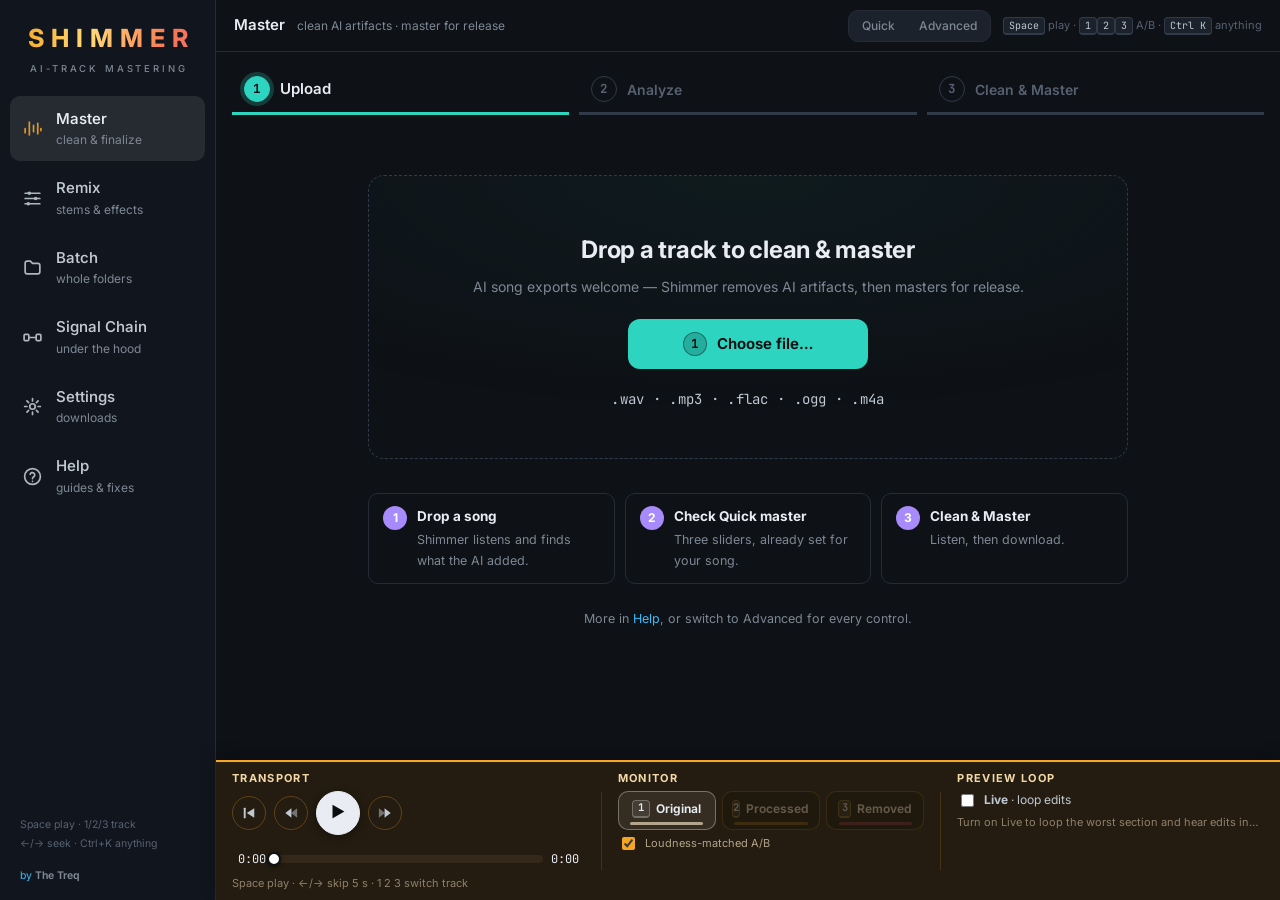
==== static/index.html @ 0d31a418 "Help is a page in the rail; short start-screen onboarding" ====
<!DOCTYPE html>
<html lang="en">
<head>
<meta charset="UTF-8">
<meta name="viewport" content="width=device-width, initial-scale=1.0">
<title>Shimmer by The Treq</title>
<link rel="preconnect" href="https://fonts.googleapis.com">
<link rel="preconnect" href="https://fonts.gstatic.com" crossorigin>
<link rel="stylesheet"
    href="https://fonts.googleapis.com/css2?family=Audiowide&family=Climate+Crisis&family=Inter:wght@300;400;500;600;700;800&family=JetBrains+Mono:wght@400;500&display=swap">
<link rel="stylesheet" href="/static/css/tokens.css">
<link rel="stylesheet" href="/static/css/layout.css">
<link rel="stylesheet" href="/static/css/components.css">
<link rel="stylesheet" href="/static/css/help.css">
<link rel="stylesheet" href="/static/css/chrome.css">
<link rel="stylesheet" href="https://fonts.googleapis.com/css2?family=Material+Symbols+Rounded:opsz,wght,FILL,GRAD@20..24,400,0,0&display=block">
<link rel="stylesheet" href="/static/css/fault-picker.css">
<link rel="stylesheet" href="/static/css/size-limit.css">
<link rel="stylesheet" href="/static/css/reference-match.css">
<link rel="stylesheet" href="/static/css/signal-chain.css">
</head>
<body>
<div class="app">

<aside class="rail">
    <button type="button" class="wordmark" id="wordmark-home" title="Back to Master">
        <span class="aurora-s">S</span>
        <span class="aurora-lockup"><span class="aurora-wm">Shimmer</span><small>AI-track mastering</small></span>
    </button>

    <button class="tab nav-btn active" role="tab" data-tab="single" aria-selected="true">
        <svg class="icon" viewBox="0 0 20 20" fill="none" stroke="currentColor" stroke-width="1.6"><path d="M3 14v-4M7 16V4M11 13V7M15 15V5M18 12v-2" stroke-linecap="round"/></svg>
        <span class="txt">Master<span class="sub">clean &amp; finalize</span></span>
    </button>
    <button class="tab nav-btn" role="tab" data-tab="remix" aria-selected="false">
        <svg class="icon" viewBox="0 0 20 20" fill="none" stroke="currentColor" stroke-width="1.6"><path d="M3 5h14M3 10h14M3 15h14" stroke-linecap="round"/><circle cx="7" cy="5" r="1.7" fill="currentColor" stroke="none"/><circle cx="13" cy="10" r="1.7" fill="currentColor" stroke="none"/><circle cx="6" cy="15" r="1.7" fill="currentColor" stroke="none"/></svg>
        <span class="txt">Remix<span class="sub">stems &amp; effects</span></span>
    </button>
    <button class="tab nav-btn" role="tab" data-tab="batch" aria-selected="false">
        <svg class="icon" viewBox="0 0 20 20" fill="none" stroke="currentColor" stroke-width="1.6"><path d="M3 6a2 2 0 0 1 2-2h3l2 2h5a2 2 0 0 1 2 2v6a2 2 0 0 1-2 2H5a2 2 0 0 1-2-2z"/></svg>
        <span class="txt">Batch<span class="sub">whole folders</span></span>
    </button>
    <button class="tab nav-btn" role="tab" data-tab="chain" aria-selected="false">
        <svg class="icon" viewBox="0 0 20 20" fill="none" stroke="currentColor" stroke-width="1.6"><rect x="2" y="7" width="4.5" height="6" rx="1"/><rect x="13.5" y="7" width="4.5" height="6" rx="1"/><path d="M6.5 10h7" stroke-linecap="round"/></svg>
        <span class="txt">Signal Chain<span class="sub">under the hood</span></span>
    </button>
    <button class="tab nav-btn" role="tab" data-tab="settings" aria-selected="false">
        <svg class="icon" viewBox="0 0 20 20" fill="none" stroke="currentColor" stroke-width="1.6"><circle cx="10" cy="10" r="2.6"/><path d="M10 2.5v2.2M10 15.3v2.2M2.5 10h2.2M15.3 10h2.2M4.7 4.7l1.6 1.6M13.7 13.7l1.6 1.6M4.7 15.3l1.6-1.6M13.7 6.3l1.6-1.6" stroke-linecap="round"/></svg>
        <span class="txt">Settings<span class="sub">downloads</span></span>
    </button>
    <button class="tab nav-btn" role="tab" data-tab="help" aria-selected="false" title="Guides, controls and fixes">
        <svg class="icon" viewBox="0 0 20 20" fill="none" stroke="currentColor" stroke-width="1.6"><circle cx="10" cy="10" r="7.5"/><path d="M7.8 7.8a2.2 2.2 0 1 1 3.1 2.6c-.6.4-.9.8-.9 1.6M10 14.6v.01" stroke-linecap="round"/></svg>
        <span class="txt">Help<span class="sub">guides &amp; fixes</span></span>
    </button>

    <div class="rail-spacer"></div>
    <div class="session-card" id="session-card">
        <div class="fname"></div>
        <div class="badge-row"></div>
    </div>
    <div class="rail-kbd-hint">Space play · 1/2/3 track<br>←/→ seek · Ctrl+K anything</div>
    <a class="rail-byline" href="https://treqmusic.com/" target="_blank" rel="noopener"
       title="Music by The Treq">by <span>The Treq</span></a>
</aside>

<header class="topbar">
    <span class="view-title" id="view-title">Master</span>
    <span class="view-sub" id="view-sub">clean AI artifacts · master for release</span>
    <span class="spacer"></span>
    <!-- Quick | Advanced (quick-master.js): two views of the same settings. -->
    <div class="player-view-toggle mode-toggle" id="master-mode" role="group" aria-label="Master view">
        <button type="button" class="viz-mode-btn" id="mode-quick" aria-pressed="false"
                title="Three choices, set for this song by Analyze">Quick</button>
        <button type="button" class="viz-mode-btn" id="mode-advanced" aria-pressed="false"
                title="Every card, the EQ, the tone target, output and tags">Advanced</button>
    </div>
    <span class="kbd-hint"><kbd>Space</kbd> play · <kbd>1</kbd><kbd>2</kbd><kbd>3</kbd> A/B · <kbd>Ctrl K</kbd> anything</span>
</header>

<main class="page">

    <!-- ───────────── Master tab ───────────── -->
    <section id="tab-single" class="tab-panel active" role="tabpanel">

        <ol class="wizard-steps" aria-label="Workflow">
            <li class="wizard-step active" id="step-upload"><span class="step-num">1</span><span class="step-label">Upload</span></li>
            <li class="wizard-step" id="step-analyze"><span class="step-num">2</span><span class="step-label">Analyze</span></li>
            <li class="wizard-step" id="step-process"><span class="step-num">3</span><span class="step-label">Clean &amp; Master</span></li>
        </ol>

        <!-- Empty state: hero dropzone, exactly like the demo -->
        <div class="master-empty" id="master-empty">
            <div class="dropzone" id="dropzone">
                <input type="file" id="file-input" accept=".wav,.mp3,.flac,.ogg,.m4a,audio/*" hidden>
                <div class="dropzone-inner">
                    <div class="dropzone-primary">Drop a track to clean &amp; master</div>
                    <div class="dropzone-secondary">AI song exports welcome — Shimmer removes AI artifacts, then masters for release.</div>
                    <button type="button" class="btn btn-primary step-btn" data-step="1" id="pick-file-btn">Choose file…</button>
                    <div class="dropzone-formats">.wav · .mp3 · .flac · .ogg · .m4a</div>
                    <div class="selected-file" id="selected-file" hidden></div>
                    <div class="prior-pass-note" id="prior-pass-note" hidden></div>
                </div>
            </div>
            <ol class="onboard" aria-label="How it works">
                <li><span class="ob-num">1</span><div><b>Drop a song</b><span>Shimmer listens and finds what the AI added.</span></div></li>
                <li><span class="ob-num">2</span><div><b>Check Quick master</b><span>Three sliders, already set for your song.</span></div></li>
                <li><span class="ob-num">3</span><div><b>Clean &amp; Master</b><span>Listen, then download.</span></div></li>
            </ol>
            <p class="onboard-more">More in <button type="button" class="qm-link" data-help-tab="quickstart">Help</button>, or switch to Advanced for every control.</p>
            <div class="card" id="recents-card" hidden>
                <div class="card-head"><span class="title">Recent sessions</span><span class="gloss">click to reload — settings &amp; remix projects come back automatically</span></div>
                <div class="card-body" id="recents-list"></div>
            </div>
        </div>

        <!-- Working state: preset browser | analysis + visualizer | inspector -->
        <div id="master-work" hidden>
            <div class="master-3col">

                <div class="mcol" id="master-col-left">
                    <div id="dropzone-slot"></div>
                    <!-- "What do you hear?" replaces the preset list
                         (approved mockup, docs/ARCHITECTURE.md §19.3). -->
                    <div class="card hear-card" id="hear-card">
                        <div class="card-head">
                            <span class="title">What do you hear?</span><span class="gloss">pick any</span>
                            <span class="spacer"></span>
                            <button type="button" class="help-icon" data-help-tab="presets" title="Pick what you hear. Each card turns on its fix. Click for help on every card." aria-label="Help: what do you hear?">?</button>
                        </div>
                        <div class="card-body">
                            <div class="hear-verdict" id="hear-verdict"></div>
                            <div class="pb-group"><div class="g-label">Artifacts</div></div>
                            <div class="hear-grid" id="hear-g1"></div>
                            <div class="pb-group"><div class="g-label">Tone and level</div></div>
                            <div class="hear-grid" id="hear-g2"></div>
                            <div class="pb-effect hear-fixes" id="hear-fixes"></div>
                        </div>
                    </div>
                    <!-- The 1.x preset card, hidden: its controls stay in the page
                         until the script that reads them is retired (Step 7). -->
                    <div class="card" id="preset-card" hidden>
                        <div class="card-head">
                            <span class="title">Artifact Preset</span><span class="gloss">what to remove</span>
                            <span class="spacer"></span>
                            <button type="button" class="help-icon" data-help-tab="presets" title="How do I pick a preset?" aria-label="Help: how do I pick a preset?">?</button>
                        </div>
                        <div class="card-body">
                            <select id="preset-select" class="select" title="Preset" hidden></select>
                            <div class="preset-strength-row">
                                <label class="preset-strength-label" for="preset-strength">
                                    Preset strength
                                    <span id="preset-strength-value" class="preset-strength-value">100%</span>
                                </label>
                                <input id="preset-strength" type="range"
                                       min="0" max="2" step="0.05" value="1"
                                       title="Scale the preset's amount-style settings (denoise, deharsh, ceilings, flicker tamer, iterations) up or down. 100% = preset as-is. 200% = doubled (clamped).">
                            </div>
                            <div class="card-divider"></div>
                            <div class="preset-browser" id="preset-browser"></div>
                            <div class="preset-desc-wrap">
                                <div id="preset-desc" class="preset-desc" tabindex="0"
                                     title="Click to expand"></div>
                            </div>
                        </div>
                    </div>
                </div>

                <div class="mcol" id="master-col-center">

                    <!-- Trim: shown for every track, so a clean scan is as
                         visible as a detection. Never edits on its own. -->
                    <div class="card trim-card" id="trim-card" hidden>
                        <div class="card-head">
                            <span class="title">Trim</span><span class="gloss">top &amp; tail — where the track starts and ends</span>
                            <span class="spacer"></span>
                            <span class="trim-state" id="trim-state">scanning…</span>
                            <button type="button" class="btn btn-ghost btn-sm" id="trim-toggle"
                                    aria-expanded="false" aria-controls="trim-body">Open</button>
                        </div>

                        <div class="edge-notice" id="edge-notice" hidden>
                            <div class="edge-notice-text">
                                <div class="edge-notice-title" id="edge-notice-title"></div>
                                <div class="edge-notice-detail" id="edge-notice-detail"></div>
                            </div>
                            <div class="edge-notice-actions">
                                <button type="button" class="btn btn-primary btn-sm" id="edge-fix-btn"
                                        title="Set the in/out point to the suggested cut. Nothing is written until you process.">Use suggested cut</button>
                                <button type="button" class="btn btn-ghost btn-sm" id="edge-review-btn"
                                        title="Open the Trim view and look at it first">Review</button>
                            </div>
                        </div>

                        <div class="card-body" id="trim-body" hidden>
                            <div class="trim-toolbar">
                                <div class="player-view-toggle trim-edge-toggle">
                                    <button type="button" class="viz-mode-btn active" id="trim-edge-head"
                                            title="Set the in point">Head</button>
                                    <button type="button" class="viz-mode-btn" id="trim-edge-tail"
                                            title="Set the out point">Tail</button>
                                </div>
                                <select id="trim-zoom" class="select trim-zoom" title="Zoom">
                                    <option value="0.25">250 ms</option>
                                    <option value="1">1 s</option>
                                    <option value="3" selected>3 s</option>
                                    <option value="10">10 s</option>
                                    <option value="30">30 s</option>
                                </select>
                                <span class="spacer"></span>
                                <button type="button" class="btn btn-sm" id="trim-audition"
                                        title="Play from the marker so you hear the track as it will export">Audition</button>
                                <button type="button" class="btn btn-ghost btn-sm" id="trim-clear"
                                        title="Remove the cuts and fades — export the full file">Clear</button>
                            </div>

                            <canvas id="trim-canvas" class="trim-canvas" tabindex="0"
                                    aria-label="Level over time in dBFS. Click to place the marker, arrow keys to nudge."></canvas>

                            <!-- One fade per end: Head shows Fade in, Tail shows
                                 Fade out. The fade follows the cut. -->
                            <div class="trim-fade" id="trim-fade">
                                <span class="trim-fade-label" id="trim-fade-label">Fade in</span>
                                <div class="player-view-toggle trim-fade-presets" id="trim-fade-presets"
                                     role="group" aria-labelledby="trim-fade-label"></div>
                                <label class="trim-num" id="trim-fade-custom" hidden>
                                    <input type="number" id="trim-fade-s" step="0.1" min="0.1" max="30"
                                           aria-label="Fade out length in seconds"> s
                                </label>
                                <span class="trim-fade-note" id="trim-fade-note"></span>
                            </div>

                            <label class="checkbox-row trim-export-check"
                                   title="The same setting as in Output. Removes the quiet floor below −60 dBFS from the start and end of the downloaded file, keeping a short natural pad. The head and tail cuts above only remove the artifact itself.">
                                <input type="checkbox" id="trim-silence-mirror">
                                <span>Also trim the quiet floor before and after the song on export</span>
                            </label>
                            <div class="trim-foot">
                                <span class="trim-hint">Click to place · ←/→ nudge 1 ms · Shift 10 ms</span>
                                <span class="spacer"></span>
                                <label class="trim-num">in
                                    <input type="number" id="trim-in-ms" step="1" min="0" value="0"> ms
                                </label>
                                <label class="trim-num">out
                                    <input type="number" id="trim-out-ms" step="1" min="0" placeholder="end"> ms
                                </label>
                            </div>
                        </div>
                    </div>

                    <div class="card viz-card">
                        <div class="player-card" id="player-card">
                            <div class="done-banner" id="done-banner" hidden>
                                <div class="done-info">
                                    <div class="done-title">✓ Ready to download</div>
                                    <div class="done-chips" id="done-chips"></div>
                                </div>
                                <a id="download-link" class="btn btn-primary done-download" download>Download</a>
                            </div>

                            <div class="player-tabs-row">
                                <div class="player-view-toggle">
                                    <button type="button" class="viz-mode-btn active" id="viz-mode-wave" title="Waveform view">Waveform</button>
                                    <button type="button" class="viz-mode-btn" id="viz-mode-overlay" title="Waveform over spectrogram — see when and where artifacts hit at once">Both</button>
                                    <button type="button" class="viz-mode-btn" id="viz-mode-spec" title="Spectrogram view — artifacts show as bright streaks in the shaded band">Spectrogram</button>
                                </div>
                                <span class="player-kbd-hint">Space play · 1/2/3 track · ←/→ seek</span>
                            </div>

                            <canvas id="player-canvas" class="player-canvas"></canvas>

                            <div class="player-meters" id="player-meters" hidden>
                                <canvas id="spectrum-live" class="spectrum-live"></canvas>
                                <div class="viz-lufs-meter" id="viz-lufs-meter">
                                    <div class="viz-lufs-fill" id="viz-lufs-fill"></div>
                                    <div class="viz-lufs-target" id="viz-lufs-target"></div>
                                </div>
                            </div>

                            <audio id="audio-original" preload="auto" hidden></audio>
                            <audio id="audio-processed" preload="auto" hidden></audio>
                            <audio id="audio-diff" preload="auto" hidden></audio>
                        </div>
                    </div>

                    <div class="card verdict-line" id="quick-verdict" hidden>
                        <span class="ms" aria-hidden="true">troubleshoot</span>
                        <b id="qv-title">Analyze</b>
                        <span id="qv-text"></span>
                        <span class="spacer"></span>
                        <button type="button" class="btn btn-ghost btn-sm" id="qv-details"
                                title="Open the full analysis in Advanced">Details</button>
                    </div>

                    <div class="card" id="analysis-card">
                        <div class="card-head">
                            <span class="title">Analysis</span><span class="gloss">listens for AI noise in your track</span>
                            <span class="analysis-status" id="analysis-status" hidden></span>
                            <span class="spacer"></span>
                            <button type="button" class="btn btn-ghost btn-sm" id="analysis-expand-btn" hidden
                                    title="Open the analysis in a bigger workspace over the page">Expand</button>
                            <button type="button" class="btn btn-primary btn-sm step-btn" data-step="2" id="analyze-btn" title="Measures your track, finds what it can fix, and finds where the top end is busiest">Analyze</button>
                        </div>
                        <div class="card-body">
                            <div id="analysis-home" hidden></div>
                            <div id="auto-detect-results" class="auto-detect-results" hidden></div>
                            <div id="repair-list" class="repair-list" hidden></div>
                            <div class="analysis-hint" id="analysis-hint">
                                <div class="ah-lead">Click <b>Analyze</b> and Shimmer listens to your track for the
                                    noise AI music tools leave behind: fizz, hiss, whistles, metallic sheen.</div>
                                <div class="ah-grid">
                                    <div class="ah-item">
                                        <span class="ah-num">1</span>
                                        <div><b>Finds what's there</b><span>Measures fixed tones and loudness, and
                                            lights up the matching cards under What do you hear?</span></div>
                                    </div>
                                    <div class="ah-item">
                                        <span class="ah-num">2</span>
                                        <div><b>Finds the busiest spot</b><span>Parks the preview loop where the top
                                            end is busiest, so you hear problems there first.</span></div>
                                    </div>
                                    <div class="ah-item">
                                        <span class="ah-num">3</span>
                                        <div><b>Plans the EQ</b><span>Ringing tones, mud and harshness first, then a
                                            few gentle balance moves, checked on the loudest part.</span></div>
                                    </div>
                                </div>
                                <div class="ah-foot">Takes about 10 seconds for a four-minute song. Does not change your audio.</div>
                            </div>
                            <div class="analysis-busy" id="analysis-busy" hidden>
                                <div class="ab-bar"><i></i></div>
                                <div class="ab-text"><b>Analyzing…</b> measuring loudness and tone, looking for fixed
                                    tones, vocal grain, sibilance and harshness, planning the EQ. About 10-40 seconds.</div>
                            </div>
                        </div>
                    </div>

                    <!-- Report stage: proof of what the pass did, then the numbers. -->
                    <div class="card spectrum-card" id="spectrum-card" hidden>
                        <div class="card-head">
                            <span class="title">What changed</span>
                            <span class="gloss">whole-file spectrum, before and after this pass</span>
                        </div>
                        <div class="card-body">
                            <div class="sc-headline" id="spectrum-headline"></div>
                            <canvas id="spectrum-compare" class="sc-canvas"
                                    aria-label="Long-term spectrum before and after, with the removed signal and the level-matched difference"></canvas>
                            <div class="sc-legend">
                                <span><i class="sw before"></i>Before</span>
                                <span><i class="sw after"></i>After</span>
                                <span><i class="sw removed"></i>Removed</span>
                                <span><i class="sw delta"></i>After minus before, level-matched</span>
                                <span class="sc-readout" id="spectrum-readout">Hover for the numbers at any frequency.</span>
                            </div>
                        </div>
                    </div>
                    <!-- Release check: is this file ready to upload? One verdict,
                         one line per check, then how loud it plays on each service. -->
                    <div class="card release-card" id="release-card" hidden>
                        <div class="card-head">
                            <span class="title">Release check</span>
                            <span class="gloss">is this file ready to upload?</span>
                            <span class="spacer"></span>
                            <span class="rc-verdict" id="release-verdict"></span>
                        </div>
                        <div class="card-body">
                            <ul class="rc-list" id="release-list"></ul>
                            <div class="rc-platforms" id="release-platforms" hidden></div>
                        </div>
                    </div>
                    <div class="metrics-box" id="metrics-box" hidden></div>
                </div>

                <div class="mcol" id="master-col-right">
                    <div class="process-dock" id="process-dock">
                        <button type="button" class="btn analyze-dock-btn" id="analyze-dock-btn" disabled
                                title="Listens to your track: fixed tones, loudness, dull top end, low-mid build-up, vocal grain, sibilance and harshness. Marks the cards it finds and turns their fixes on. Jumps to the Analysis card.">
                            <span class="adb-step">2</span><span class="adb-text">Analyze</span>
                        </button>
                        <button type="button" class="btn btn-primary process-btn step-btn" data-step="3" id="process-btn" disabled>Clean &amp; Master</button>
                        <!-- Plain status, not a button: what stage 3 will do, read from the live controls. -->
                        <div class="dock-status" id="dock-status" hidden></div>
                        <progress id="progress" value="0" max="1" hidden></progress>
                    </div>

                    <div class="card qm" id="quick-master" hidden>
                        <div class="qm-head"><b>Quick master</b><span id="qm-sub">set for this song by Analyze</span></div>

                        <div class="qm-row">
                            <div class="qm-top"><b>Clean-up</b><span class="g">how much AI noise to take out</span><span class="v" id="qm-clean-v"></span></div>
                            <input type="range" id="qm-clean" min="0" max="3" step="1" value="2" aria-label="Clean-up">
                            <div class="qm-ticks"><span>Off</span><span>Light</span><span class="rec" id="qm-clean-mid">Recommended</span><span>Strong</span></div>
                            <div class="qm-note" id="qm-clean-note"></div>
                        </div>

                        <div class="qm-row">
                            <div class="qm-top"><b>Loudness</b><span class="g">how loud the finished song plays</span><span class="v" id="qm-loud-v"></span></div>
                            <input type="range" id="qm-loud" min="0" max="2" step="1" value="2" aria-label="Loudness">
                            <div class="qm-ticks"><span>Streaming</span><span>Balanced</span><span>Commercial</span></div>
                            <div class="qm-note" id="qm-loud-note"></div>
                        </div>

                        <div class="qm-row">
                            <div class="qm-top"><b>Tone</b><span class="g">darker or brighter</span><span class="v" id="qm-tone-v"></span></div>
                            <input type="range" id="qm-tone" min="0" max="4" step="1" value="2" aria-label="Tone">
                            <div class="qm-ticks" id="qm-tone-ticks"><span>Warmer</span><span>Warm</span><span>Neutral</span><span>Bright</span><span>Brighter</span></div>
                            <div class="qm-note" id="qm-tone-note"></div>
                        </div>

                        <div class="qm-also" id="qm-also" hidden></div>
                        <div class="qm-foot"><span class="ms" aria-hidden="true">tune</span>
                            <span>To set each fix, the EQ or the tone target yourself, switch to <button type="button" class="qm-link" id="qm-advanced">Advanced</button>.</span></div>
                    </div>

                    <div class="card insp">

                        <details class="acc-sec" open>
                            <summary><span class="a-title">Parametric EQ</span><span class="a-gloss">suggested moves and your own</span><span class="a-state" id="state-eq"></span></summary>
                            <div class="acc-body">
                                <!-- Suggested EQ: the Tone plan from Analyze, applied here. -->
                                <div class="tone-strip" id="tone-strip"></div>
                                <div class="eq-card" id="eq-card"></div>
                            </div>
                        </details>

                        <details class="acc-sec" open>
                            <summary><span class="a-title">Mastering</span><span class="a-gloss">loudness &amp; tone for release</span><span class="a-state" id="state-master"></span></summary>
                            <div class="acc-body">
                                <div class="mastering-card" id="mastering-card">
                                    <label class="checkbox-row mastering-toggle">
                                        <input type="checkbox" id="master-enabled" checked>
                                        <span><b>Master for release</b> — LUFS target, tone match, true-peak limiter</span>
                                    </label>
                                    <div id="mastering-options">
                                        <div class="master-grid-fields">
                                            <div class="master-grid-span">
                                                <label class="label" for="master-target">Loudness target</label>
                                                <!-- Choices come from /api/rules (loudness-cards.js). -->
                                                <select id="master-target" class="select"></select>
                                            </div>
                                            <!-- Tone target: built-in or a reference track (reference-match.js). -->
                                            <div class="master-grid-span" id="tone-target-field">
                                                <div class="label" id="tone-target-label">Tone target <span class="rm-sub">what the tone moves toward</span></div>
                                                <div class="rm-tt" role="radiogroup" aria-labelledby="tone-target-label">
                                                    <button type="button" class="loud-card on" role="radio" aria-checked="true" id="tt-builtin" title="The tone shape measured from finished masters. Tone match sets how far to move toward it."><span class="t">Built-in<span class="def">DEFAULT</span></span>
                                                        <span class="d">Measured from finished masters</span></button>
                                                    <button type="button" class="loud-card" role="radio" aria-checked="false" id="tt-reference" title="Match the tone of a released song you pick. Loudness does not change."><span class="t">Reference track</span>
                                                        <span class="d">A released song you pick</span></button>
                                                </div>
                                                <input type="file" id="ref-file-input" accept="audio/*,.wav,.mp3,.flac,.ogg,.m4a" hidden>
                                                <div class="rm-ref" id="ref-box" hidden>
                                                    <div class="rm-file">
                                                        <span class="ms" aria-hidden="true">album</span>
                                                        <div class="rm-file-txt"><b id="ref-name"></b><span id="ref-meta"></span></div>
                                                        <button type="button" class="btn btn-ghost btn-sm" id="ref-remove" title="Remove the reference. Tone target goes back to Built-in.">Remove</button>
                                                    </div>
                                                    <div id="ref-msgs"></div>
                                                    <div class="rm-verdict" id="ref-verdict"></div>
                                                    <svg class="rm-chart" id="ref-chart" viewBox="0 0 280 174" role="img" aria-label="Tone chart, 31.5 Hz to 20 kHz: your song, the reference, and the EQ Shimmer applies"></svg>
                                                    <div class="rm-legend"><span><i class="song"></i>Your song</span><span><i class="ref"></i>Reference</span><span><i class="eq"></i>EQ Shimmer applies</span></div>
                                                </div>
                                            </div>
                                            <div id="tone-match-field">
                                                <label class="label" for="master-intensity">Tone match</label>
                                                <select id="master-intensity" class="select"
                                                        title="How far Shimmer moves this track's tone toward the tone target — the shape measured from finished masters. It shapes tone only. It does not change loudness.">
                                                    <option value="low">Low — gentle EQ</option>
                                                    <option value="med" selected>Medium</option>
                                                    <option value="high">High — more correction</option>
                                                </select>
                                            </div>
                                            <div class="master-grid-span" id="ref-amount-field" hidden>
                                                <label class="label" for="ref-amount">Amount <span class="rm-sub">how far toward the reference</span></label>
                                                <div class="fx-ctl"><input id="ref-amount" type="range" min="0" max="100" step="1" value="50"><span class="fx-val" id="ref-amount-val">50%</span></div>
                                                <div class="fx-note rm-hint" id="ref-amount-hint">Keep it at 50% or lower. More can sound forced.</div>
                                            </div>
                                            <div class="master-grid-span">
                                                <label class="label" for="master-tilt">Tilt</label>
                                                <select id="master-tilt" class="select"
                                                        title="Stylistic warm–bright tilt on top of the tone match. Bounded by the same safety limits: boosts never exceed +5 dB, and nothing is boosted above the song's own top end.">
                                                    <option value="brightest">Brightest — max air &amp; sparkle</option>
                                                    <option value="bright">Bright — crisper, more presence</option>
                                                    <option value="neutral" selected>Neutral — no tilt</option>
                                                    <option value="warm">Warm — rounder, softer top</option>
                                                    <option value="warmer">Warmer — max weight, rolled-off air</option>
                                                </select>
                                            </div>
                                        </div>
                                        <div class="rm-limits" id="ref-limits" hidden><b>Limits.</b> Both songs are level-matched before they are compared. The EQ is smoothed over about an octave, and no band moves more than ±3 dB. Boosts in 5–12 kHz, where AI fizz lives, stop at +2 dB. Loudness still follows the Loudness target.</div>
                                        <div class="mastering-readout" id="mastering-readout" hidden></div>
                                    </div>
                                </div>
                            </div>
                        </details>


                        <details class="acc-sec">
                            <summary><span class="a-title">Output</span><span class="a-gloss">format &amp; export options</span><span class="a-state" id="state-output"></span></summary>
                            <div class="acc-body">
                                <div class="inline-field">
                                    <label class="label" for="output-format">Format</label>
                                    <!-- Each option's true-peak ceiling comes from /api/rules (rules.js). -->
                                    <select id="output-format" class="select"
                                            title="Each format has its own true-peak ceiling, shown beside it. Lossy formats sit lower so the encoder can't push peaks past it on decode.">
                                        <option value="wav" selected>WAV (24-bit PCM)</option>
                                        <option value="wav16" title="The release copy the stores ask for: the whole chain runs at 44.1 kHz, then the file is written as 16-bit with TPDF dither.">WAV release copy (16-bit · 44.1 kHz · dithered)</option>
                                        <option value="flac">FLAC (24-bit)</option>
                                        <option value="flac16" title="The release copy as FLAC: the whole chain runs at 44.1 kHz, then the file is written as 16-bit with TPDF dither. The same audio as the WAV release copy, about half the size.">FLAC release copy (16-bit · 44.1 kHz · dithered)</option>
                                        <option value="mp3">MP3 (320 kbps)</option>
                                        <option value="ogg">OGG Vorbis</option>
                                        <option value="m4a">M4A (AAC)</option>
                                    </select>
                                </div>
                                <!-- The size limit: how big the file will be (size-limit.js). -->
                                <div class="sl-size" id="size-line" role="status" hidden></div>
                                <label class="checkbox-row loudness-line" id="preserve-vol-card"
                                       title="Keeps the cleaned file at the same level as the original, so a cleaning-only pass is not quieter and A/B is fair. Only applies when mastering is off; with mastering on, the loudness target sets the level.">
                                    <input type="checkbox" id="preserve-vol" checked>
                                    <span>Preserve volume <small class="pv-note">keeps the level the same on a cleaning-only pass</small></span>
                                </label>
                                <label class="checkbox-row"
                                       title="Removes silence below −60 dBFS from the start and end of the downloaded file, keeping a short natural pad. Playback here stays full-length so A/B comparison remains in sync.">
                                    <input type="checkbox" id="trim-silence">
                                    <span>Trim leading/trailing silence on export</span>
                                </label>
                                <div class="settings-pointer">Where the finished file goes, whether it downloads by itself, and the size limit are in
                                    <button type="button" class="linklike" data-open-tab="settings">Settings</button>.</div>
                                <label class="checkbox-row"
                                       title="When on, your card picks, mastering, EQ, and other Master choices come back on the next visit, and your own card picks stay when you load a new song. When off, each page load starts from defaults.">
                                    <input type="checkbox" id="remember-settings">
                                    <span>Remember settings next time</span>
                                </label>
                            </div>
                        </details>

                        <details class="acc-sec" id="tags-sec">
                            <summary><span class="a-title">Tags</span><span class="a-gloss">title, artist, album on the export</span><span class="a-state" id="state-tags"></span></summary>
                            <div class="acc-body tags-body">
                                <label class="checkbox-row"
                                       title="Writes the fields below into the exported file, in the form each format uses: RIFF INFO plus an ID3 chunk for WAV, Vorbis comments for FLAC and OGG, ID3v2.3 for MP3, iTunes atoms for M4A. Players, stores and DAWs read these, not the filename.">
                                    <input type="checkbox" id="tags-enabled" checked>
                                    <span>Write tags on the export</span>
                                </label>
                                <div class="inline-field">
                                    <label class="label" for="tag-title">Title</label>
                                    <input id="tag-title" class="input" type="text" autocomplete="off" spellcheck="false"
                                           placeholder="The song's real title">
                                    <div class="tag-hint" id="tag-title-hint">Filled from the file. Edit it if the real title differs.</div>
                                </div>
                                <div class="tags-grid">
                                    <div class="inline-field">
                                        <label class="label" for="tag-artist">Artist</label>
                                        <input id="tag-artist" class="input" type="text" autocomplete="off" placeholder="The Treq">
                                    </div>
                                    <div class="inline-field">
                                        <label class="label" for="tag-album-artist">Album artist</label>
                                        <input id="tag-album-artist" class="input" type="text" autocomplete="off" placeholder="same as artist">
                                    </div>
                                    <div class="inline-field">
                                        <label class="label" for="tag-album">Album</label>
                                        <input id="tag-album" class="input" type="text" autocomplete="off" placeholder="">
                                    </div>
                                    <div class="inline-field">
                                        <label class="label" for="tag-genre">Genre</label>
                                        <input id="tag-genre" class="input" type="text" autocomplete="off" placeholder="">
                                    </div>
                                    <div class="inline-field">
                                        <label class="label" for="tag-year">Year</label>
                                        <input id="tag-year" class="input" type="text" inputmode="numeric" autocomplete="off" placeholder="2026">
                                    </div>
                                    <div class="inline-field">
                                        <label class="label" for="tag-track">Track no.</label>
                                        <input id="tag-track" class="input" type="text" inputmode="numeric" autocomplete="off" placeholder="3 or 3/12">
                                    </div>
                                    <div class="inline-field">
                                        <label class="label" for="tag-copyright">Copyright</label>
                                        <input id="tag-copyright" class="input" type="text" autocomplete="off" placeholder="© year artist (filled in)">
                                    </div>
                                    <div class="inline-field">
                                        <label class="label" for="tag-isrc">ISRC</label>
                                        <input id="tag-isrc" class="input" type="text" autocomplete="off" spellcheck="false" placeholder="optional">
                                    </div>
                                </div>
                                <label class="checkbox-row"
                                       title="On: the file's own tags stay and the fields above only fill what is missing. Off: the fields above replace the file's tags where you typed something.">
                                    <input type="checkbox" id="tags-keep" checked>
                                    <span>Keep the file's own tags <small class="pv-note">fill only the blanks</small></span>
                                </label>
                                <label class="checkbox-row"
                                       title="Adds one line per pass to the comment: the fixes that ran and their Amounts, EQ, mastering target. A pass 2 export keeps the pass 1 line, so the file carries its own history.">
                                    <input type="checkbox" id="tags-notes" checked>
                                    <span>Add a Shimmer note to the comment <small class="pv-note">fixes, pass, loudness</small></span>
                                </label>
                            </div>
                        </details>

                        <div class="acc-foot">
                            <button type="button" class="btn btn-ghost advanced-open-btn" id="advanced-open-btn">
                                <span>Advanced artifact controls</span>
                                <span class="advanced-open-arrow" aria-hidden="true">›</span>
                            </button>
                        </div>

                    </div>
                </div>

            </div>
        </div>
    </section>

    <!-- ───────────── Remix tab ───────────── -->
    <section id="tab-remix" class="tab-panel" role="tabpanel">

        <ol class="wizard-steps remix-steps" aria-label="Remix workflow">
            <li class="wizard-step active" id="rstep-upload"><span class="step-num">1</span><span class="step-label">Upload</span></li>
            <li class="wizard-step" id="rstep-separate"><span class="step-num">2</span><span class="step-label">Separate</span></li>
            <li class="wizard-step" id="rstep-mix"><span class="step-num">3</span><span class="step-label">Mix &amp; Render</span></li>
        </ol>

        <!-- Empty state: hero dropzone, like Master's, in the remix accent. -->
        <div class="master-empty remix-empty" id="remix-empty">
            <div class="dropzone remix-dropzone" id="remix-dropzone">
                <input type="file" id="remix-file-input" accept=".wav,.mp3,.flac,.ogg,.m4a,audio/*" hidden>
                <div class="dropzone-inner">
                    <div class="dropzone-primary">Drop a track to split into stems</div>
                    <div class="dropzone-secondary">Vocals, drums, bass and other, separated on this machine. Rebalance the lanes, add effects, then render a mastered remix or export the parts.</div>
                    <button type="button" class="btn btn-primary step-btn" data-step="1" id="remix-pick-btn">Choose file…</button>
                    <div class="dropzone-formats">.wav · .mp3 · .flac · .ogg · .m4a</div>
                    <div class="selected-file" id="remix-selected-file" hidden></div>
                </div>
            </div>
            <div class="card" id="remix-recents-card" hidden>
                <div class="card-head"><span class="title">Recent sessions</span><span class="gloss">click to reload — finished stems come back instantly</span></div>
                <div class="card-body" id="remix-recents-list"></div>
            </div>
            <div class="remix-engine-line" id="remix-engine-line" hidden></div>
        </div>

        <!-- Working state: mixer | dock + render options -->
        <div id="remix-work" hidden>
            <div class="remix-grid">
                <div class="mcol">
                    <div id="remix-dropzone-slot"></div>

                    <div class="card remix-mixer-card" id="remix-mixer-card">
                        <div class="card-head">
                            <span class="title">Mixer</span>
                            <span class="gloss" id="remix-mixer-gloss">one lane per stem · the residual is what the separator dropped</span>
                            <span class="remix-sep-pill" id="remix-sep-pill" hidden></span>
                            <span class="spacer"></span>
                            <div class="remix-quick" id="remix-quick" hidden>
                                <span class="rq-label">Quick</span>
                                <button type="button" class="btn btn-ghost btn-sm" data-quick="instrumental" title="Mute the vocals; every other lane as it was">Instrumental</button>
                                <button type="button" class="btn btn-ghost btn-sm" data-quick="acapella" title="Solo the vocals">Acapella</button>
                                <button type="button" class="btn btn-ghost btn-sm" data-quick="vocal-up" title="Vocals +2 dB, the other lanes −1 dB">Vocal lift</button>
                                <button type="button" class="btn btn-ghost btn-sm" id="remix-reset" title="Every lane back to neutral: no effects, 0 dB, no mute or solo. Stems stay separated; nothing re-runs.">Reset</button>
                            </div>
                        </div>
                        <div class="remix-mixer" id="remix-mixer">
                            <!-- Stage 2 lives here: pick how many stems, and that click
                                 separates. The dock's Separate button re-runs at another
                                 quality later. -->
                            <div class="remix-mixer-empty" id="remix-mixer-empty">
                                <div class="remix-choose" id="remix-choose">
                                    <div class="rc-lead"><b>How many stems?</b> <span>Pick a split and Shimmer separates
                                        the track right here, on this machine. Kept per track and split, so a song only
                                        ever waits once.</span></div>
                                    <div class="rc-cards" id="remix-choose-cards"></div>
                                    <div class="rc-foot" id="remix-mixer-foot">Uploading the track…</div>
                                </div>
                                <div class="analysis-hint remix-mixer-hint">
                                    <div class="ah-grid">
                                        <div class="ah-item">
                                            <span class="ah-num">1</span>
                                            <div><b>One lane per stem</b><span>Each with its own waveform, mute, solo,
                                                fader, pan and effects. Original stays on top as the reference.</span></div>
                                        </div>
                                        <div class="ah-item">
                                            <span class="ah-num">2</span>
                                            <div><b>Faithful, not regenerated</b><span>A Residual lane holds whatever
                                                the separator dropped, so the untouched mix is your original. The
                                                header says how much lives there.</span></div>
                                        </div>
                                        <div class="ah-item">
                                            <span class="ah-num">3</span>
                                            <div><b>Live loop</b><span>Every move re-renders the loop in the bar below;
                                                press 1 for the original and 2 for the remix.</span></div>
                                        </div>
                                    </div>
                                </div>
                            </div>
                        </div>
                        <audio id="remix-audio-original" preload="auto" hidden></audio>
                        <audio id="remix-audio-remix" preload="auto" hidden></audio>
                    </div>

                    <div class="card" id="remix-result-card" hidden>
                        <div class="done-banner" id="remix-done-banner">
                            <div class="done-info">
                                <div class="done-title">✓ Remix rendered</div>
                                <div class="done-chips" id="remix-done-chips"></div>
                            </div>
                            <a id="remix-download-link" class="btn btn-primary done-download" download>Download</a>
                        </div>
                        <div class="metrics-box remix-metrics" id="remix-metrics" hidden></div>
                    </div>
                </div>

                <div class="mcol">
                    <div class="process-dock remix-dock" id="remix-dock">
                        <button type="button" class="btn analyze-dock-btn remix-sep-btn" id="remix-separate-btn" disabled
                                title="Split the track into stems on this machine. Kept per track and quality, so a song only ever waits once.">
                            <span class="adb-step">2</span><span class="adb-text">Separate stems</span>
                        </button>
                        <div class="remix-tier-row">
                            <label class="label" for="remix-tier">Quality</label>
                            <select id="remix-tier" class="select" title="Fast: one pass of Hybrid Transformer Demucs. Best: the fine-tuned model, one specialist per stem, about 2.5× slower. 6 stems: adds guitar and piano lanes (experimental). Ultra: three Demucs models blended, two passes each, the slowest. Studio: a RoFormer vocal model with the fine-tuned Demucs for the rest; installs its runner first (about 300 MB)."></select>
                        </div>
                        <div class="dock-status remix-tier-status" id="remix-tier-status"></div>
                        <button type="button" class="btn btn-primary process-btn step-btn" data-step="3" id="remix-render-btn" disabled
                                title="Sum the lanes with their effects, clean the artifacts, master, and write the file.">Render &amp; Download</button>
                        <div class="dock-status" id="remix-dock-status" hidden></div>
                    </div>

                    <div class="card insp">
                        <details class="acc-sec" open>
                            <summary><span class="a-title">Mastering</span><span class="a-gloss">loudness &amp; tone for release</span><span class="a-state" id="state-remix-master"></span></summary>
                            <div class="acc-body">
                                <div class="mastering-card">
                                    <label class="checkbox-row mastering-toggle">
                                        <input type="checkbox" id="remix-master-enabled" checked>
                                        <span><b>Master the remix</b> — LUFS target, tone match, true-peak limiter. Heard live in the loop.</span>
                                    </label>
                                    <div class="master-grid-fields" id="remix-master-options">
                                        <div class="master-grid-span">
                                            <label class="label" for="remix-master-target">Loudness target</label>
                                            <!-- Choices come from /api/rules (loudness-cards.js). -->
                                            <select id="remix-master-target" class="select"></select>
                                        </div>
                                        <div>
                                            <label class="label" for="remix-master-intensity">Tone match</label>
                                            <select id="remix-master-intensity" class="select"
                                                    title="How far Shimmer moves the remix's tone toward the tone target — the shape measured from finished masters. It shapes tone only. It does not change loudness.">
                                                <option value="low">Low — gentle EQ</option>
                                                <option value="med" selected>Medium</option>
                                                <option value="high">High — more correction</option>
                                            </select>
                                        </div>
                                        <div class="master-grid-span">
                                            <label class="label" for="remix-master-tilt">Tilt</label>
                                            <select id="remix-master-tilt" class="select"
                                                    title="Stylistic warm–bright tilt on top of the tone match. Bounded by the same safety limits: boosts never exceed +5 dB, and nothing is boosted above the song's own top end.">
                                                <option value="brightest">Brightest — max air &amp; sparkle</option>
                                                <option value="bright">Bright — crisper, more presence</option>
                                                <option value="neutral" selected>Neutral — no tilt</option>
                                                <option value="warm">Warm — rounder, softer top</option>
                                                <option value="warmer">Warmer — max weight, rolled-off air</option>
                                            </select>
                                        </div>
                                    </div>
                                </div>
                            </div>
                        </details>

                        <details class="acc-sec" open>
                            <summary><span class="a-title">Output</span><span class="a-gloss">cleanup &amp; format</span><span class="a-state" id="state-remix-output"></span></summary>
                            <div class="acc-body">
                                <div class="inline-field">
                                    <label class="label" for="remix-cleanup">Artifact cleanup on export</label>
                                    <select id="remix-cleanup" class="select"
                                            title="Run the finished remix through Shimmer's cleanup before mastering. The separator spreads the source's AI artifacts across the lanes (most land in the residual), so the remix inherits them. Auto finds and cuts fixed tones in the remix; a preset turns on its matching card. Adds cleaning time to the render.">
                                        <option value="auto" selected>Auto — find and cut fixed tones in the remix</option>
                                        <option value="off">Off — export the mix as-is</option>
                                    </select>
                                </div>
                                <div class="inline-field">
                                    <label class="label" for="remix-format">Format</label>
                                    <!-- Each option's true-peak ceiling comes from /api/rules (rules.js). -->
                                    <select id="remix-format" class="select"
                                            title="Each format has its own true-peak ceiling, shown beside it. Lossy formats sit lower so the encoder can't push peaks past it on decode.">
                                        <option value="wav" selected>WAV (24-bit PCM)</option>
                                        <option value="wav16" title="The release copy the stores ask for: the whole chain runs at 44.1 kHz, then the file is written as 16-bit with TPDF dither.">WAV release copy (16-bit · 44.1 kHz · dithered)</option>
                                        <option value="flac">FLAC (24-bit)</option>
                                        <option value="flac16" title="The release copy as FLAC: the whole chain runs at 44.1 kHz, then the file is written as 16-bit with TPDF dither. The same audio as the WAV release copy, about half the size.">FLAC release copy (16-bit · 44.1 kHz · dithered)</option>
                                        <option value="mp3">MP3 (320 kbps)</option>
                                        <option value="ogg">OGG Vorbis</option>
                                        <option value="m4a">M4A (AAC)</option>
                                    </select>
                                </div>
                            </div>
                        </details>

                        <details class="acc-sec" id="remix-stems-sec">
                            <summary><span class="a-title">Stems</span><span class="a-gloss">download the parts themselves</span><span class="a-state" id="state-remix-stems"></span></summary>
                            <div class="acc-body remix-stems-export">
                                <button type="button" class="btn btn-ghost" id="remix-export-dry" disabled
                                        title="Every lane exactly as separated, residual included, so the files sum back to the original.">Download stems as separated</button>
                                <button type="button" class="btn btn-ghost" id="remix-export-mixed" disabled
                                        title="Each lane through its fader and effects; muted or un-soloed lanes are left out.">Download stems with this mix</button>
                                <div class="remix-export-note">24-bit WAV at the track's sample rate, one file per lane, in a ZIP.</div>
                            </div>
                        </details>
                    </div>

                    <div class="card note-card">
                        <div class="card-body note-body">
                            <b>Preview vs export:</b> the loop plays at once from its own mix,
                            without cleanup, marked "level approximate". A few seconds later it
                            switches to the export's own render (every lane summed and
                            peak-protected, cleaned, then mastered) and says "matches the export".
                        </div>
                    </div>
                </div>
            </div>
        </div>
    </section>

    <!-- ───────────── Batch tab ───────────── -->
    <section id="tab-batch" class="tab-panel" role="tabpanel">
        <div class="batch-grid">
            <div class="mcol">

                <div class="card">
                    <div class="card-head"><span class="title">Folders</span><span class="gloss">in · out</span></div>
                    <div class="card-body">
                        <label class="label">Input folder</label>
                        <div class="browse-row">
                            <input type="text" id="batch-input" class="input" placeholder="C:\Music\Suno Exports">
                            <button type="button" class="btn btn-ghost browse-btn" id="browse-input-btn"
                                    title="Open folder picker">
                                <svg width="16" height="16" viewBox="0 0 16 16" fill="none" aria-hidden="true">
                                    <path d="M1.5 3a.5.5 0 0 1 .5-.5h4.172a.5.5 0 0 1 .354.146L7.854 4H14a.5.5 0 0 1 .5.5v8a.5.5 0 0 1-.5.5H2a.5.5 0 0 1-.5-.5V3z" stroke="currentColor" stroke-width="1.2" stroke-linejoin="round"/>
                                </svg>
                                Browse…
                            </button>
                        </div>
                        <label class="label">Output folder (optional)</label>
                        <div class="browse-row">
                            <input type="text" id="batch-output" class="input" placeholder="(auto: <input>_deshimmered)">
                            <button type="button" class="btn btn-ghost browse-btn" id="browse-output-btn"
                                    title="Open folder picker">
                                <svg width="16" height="16" viewBox="0 0 16 16" fill="none" aria-hidden="true">
                                    <path d="M1.5 3a.5.5 0 0 1 .5-.5h4.172a.5.5 0 0 1 .354.146L7.854 4H14a.5.5 0 0 1 .5.5v8a.5.5 0 0 1-.5.5H2a.5.5 0 0 1-.5-.5V3z" stroke="currentColor" stroke-width="1.2" stroke-linejoin="round"/>
                                </svg>
                                Browse…
                            </button>
                        </div>
                    </div>
                </div>

                <div class="card">
                    <div class="card-head"><span class="title">Preset</span><span class="gloss">same for all, or auto per file</span></div>
                    <div class="card-body">
                        <div class="batch-mode-toggle">
                            <label class="batch-mode-option">
                                <input type="radio" name="batch-mode" value="fixed" checked>
                                <span class="batch-mode-label">Same preset for all</span>
                            </label>
                            <label class="batch-mode-option">
                                <input type="radio" name="batch-mode" value="auto">
                                <span class="batch-mode-label">
                                    <span class="batch-mode-icon">🔍</span>
                                    Auto-detect each file
                                </span>
                            </label>
                        </div>
                        <div id="batch-preset-group">
                            <label class="label">Preset</label>
                            <select id="batch-preset" class="select"></select>
                        </div>
                        <div class="preset-strength-row batch-strength-row">
                            <label class="preset-strength-label" for="batch-strength">
                                Preset strength (no effect in 2.0)
                                <span id="batch-strength-value" class="preset-strength-value">100%</span>
                            </label>
                            <input id="batch-strength" type="range"
                                   min="0" max="2" step="0.05" value="1"
                                   title="No effect in 2.0: the preset turns on its matching card at that card's starting Amount. This slider goes when Batch gets the cards.">
                        </div>
                    </div>
                </div>

                <div class="card">
                    <div class="card-head"><span class="title">Processing</span><span class="gloss">applies to every file</span></div>
                    <div class="card-body">
                        <label class="label">Output format</label>
                        <select id="batch-format" class="select">
                            <option value="wav" selected>WAV (24-bit PCM)</option>
                            <option value="wav16" title="The release copy the stores ask for: the whole chain runs at 44.1 kHz, then each file is written as 16-bit with TPDF dither.">WAV release copy (16-bit · 44.1 kHz · dithered)</option>
                            <option value="flac">FLAC (24-bit)</option>
                            <option value="flac16" title="The release copy as FLAC: the whole chain runs at 44.1 kHz, then each file is written as 16-bit with TPDF dither. The same audio as the WAV release copy, about half the size.">FLAC release copy (16-bit · 44.1 kHz · dithered)</option>
                            <option value="mp3">MP3 (320 kbps)</option>
                            <option value="ogg">OGG Vorbis</option>
                            <option value="m4a">M4A (AAC)</option>
                        </select>
                        <label class="checkbox-row">
                            <input type="checkbox" id="batch-preserve-vol" checked>
                            <span>Preserve volume <small class="pv-note">keeps each file at its own level on a cleaning-only pass</small></span>
                        </label>
                        <label class="checkbox-row"
                               title="Removes silence below −60 dBFS from the start and end of each output file, keeping a short natural pad.">
                            <input type="checkbox" id="batch-trim-silence">
                            <span>Trim leading/trailing silence</span>
                        </label>
                        <label class="checkbox-row"
                               title="Applies the EQ bands configured on the Master tab to every file in the batch.">
                            <input type="checkbox" id="batch-apply-eq">
                            <span>Apply EQ from Master tab</span>
                        </label>
                        <label class="checkbox-row"
                               title="Plans a short corrective EQ for each file on its own: ringing tones, mud, harshness, then at most three gentle balance moves toward the family range. Judged after that file's cleaning and checked on its loudest part. Adds to any EQ from the Master tab.">
                            <input type="checkbox" id="batch-auto-eq">
                            <span>Suggested EQ per file <small class="pv-note">Tone plan, judged after cleaning</small></span>
                        </label>
                        <div class="inline-field batch-family">
                            <label class="label" for="batch-tone-family">Family for the suggested EQ</label>
                            <select id="batch-tone-family" class="select"
                                    title="How far from neutral the balance may sit before a move is worth making. A tolerance, not a target."></select>
                        </div>
                        <label class="checkbox-row"
                               title="Writes the Tags from the Master tab (artist, album, genre, year, copyright) onto every export, keeping each file's own tags and taking the title from them or the filename.">
                            <input type="checkbox" id="batch-tags" checked>
                            <span>Write tags from the Master tab</span>
                        </label>
                        <div class="card-divider"></div>
                        <div class="batch-mastering">
                            <label class="checkbox-row">
                                <input type="checkbox" id="batch-master-enabled" checked>
                                <span><b>Master for release</b></span>
                            </label>
                            <label class="label" for="batch-master-target">Loudness target</label>
                            <!-- Choices come from /api/rules (loudness-cards.js). -->
                            <select id="batch-master-target" class="select"></select>
                            <label class="label" for="batch-master-intensity">Tone match</label>
                            <select id="batch-master-intensity" class="select">
                                <option value="low">Low</option>
                                <option value="med" selected>Medium</option>
                                <option value="high">High</option>
                            </select>
                            <label class="label" for="batch-master-tilt">Tone</label>
                            <select id="batch-master-tilt" class="select">
                                <option value="brightest">Brightest</option>
                                <option value="bright">Bright</option>
                                <option value="neutral" selected>Neutral</option>
                                <option value="warm">Warm</option>
                                <option value="warmer">Warmer</option>
                            </select>
                            <label class="checkbox-row" id="batch-album-row"
                                   title="Masters the folder as one record. Every track is cleaned first, then one gain brings the loudest track to the target and the others keep their distance below it, so a quiet song stays quieter than the single. Off, every track is brought to the target on its own.">
                                <input type="checkbox" id="batch-album-mode">
                                <span>Album mode <small class="pv-note">keeps the tracks' relative levels; the loudest lands on the target</small></span>
                            </label>
                        </div>
                        <button type="button" class="btn btn-primary batch-btn" id="batch-btn">Process All</button>
                    </div>
                </div>

            </div>

            <div class="mcol">
                <div class="card batch-log-card">
                    <div class="card-head"><span class="title">Log</span><span class="gloss">one line per file, as it happens</span></div>
                    <pre class="batch-log" id="batch-log"></pre>
                </div>
            </div>
        </div>
    </section>

    <!-- ───────────── Signal Chain tab ───────────── -->
    <section id="tab-chain" class="tab-panel" role="tabpanel">
        <div id="chain-host"></div>
    </section>

    <!-- ───────────── Settings tab ───────────── -->
    <section id="tab-settings" class="tab-panel" role="tabpanel">
        <div class="settings-grid">
            <div class="card">
                <div class="card-head"><span class="title">Downloads</span><span class="gloss">what happens when a run finishes</span></div>
                <div class="card-body">
                    <p class="settings-intro">When Clean &amp; Master finishes, the processing window ends on a
                        Download step. These choices say what that step does. They apply to the final file
                        only: pass 1 of a two-pass plan is never downloaded or saved.</p>
                    <label class="checkbox-row"
                           title="With this on, the finished file starts downloading the moment the run ends. The Download step and the green banner stay in case the browser needs a nudge.">
                        <input type="checkbox" id="dl-auto">
                        <span>Download automatically when a run finishes <small class="pv-note">no click needed; the Download step stays as a backup</small></span>
                    </label>
                    <div class="settings-sub">Download location</div>
                    <label class="checkbox-row"
                           title="The normal browser download. Files go wherever your browser puts downloads.">
                        <input type="radio" name="dl-location" id="dl-location-browser" value="browser" checked>
                        <span>My browser&rsquo;s Downloads folder <small class="pv-note">the standard download</small></span>
                    </label>
                    <label class="checkbox-row"
                           title="Shimmer writes the finished file straight into this folder as the run ends, under the same name a download gets, tags included. The Download step then offers Show in folder, and a copy can still be downloaded.">
                        <input type="radio" name="dl-location" id="dl-location-folder" value="folder">
                        <span>This folder <small class="pv-note">written there as the run ends; no browser download needed</small></span>
                    </label>
                    <div class="browse-row save-folder-row" id="save-folder-row" hidden>
                        <input type="text" id="save-folder" class="input" placeholder="Choose a folder…"
                               title="Where finished files are saved. Type a path or use Browse…">
                        <button type="button" class="btn btn-ghost browse-btn" id="browse-save-btn"
                                title="Open folder picker">
                            <svg width="16" height="16" viewBox="0 0 16 16" fill="none" aria-hidden="true">
                                <path d="M1.5 3a.5.5 0 0 1 .5-.5h4.172a.5.5 0 0 1 .354.146L7.854 4H14a.5.5 0 0 1 .5.5v8a.5.5 0 0 1-.5.5H2a.5.5 0 0 1-.5-.5V3z" stroke="currentColor" stroke-width="1.2" stroke-linejoin="round"/>
                            </svg>
                            Browse…
                        </button>
                    </div>
                    <div class="settings-sub">Size limit</div>
                    <div class="sl-limit-row">
                        <label class="checkbox-row"
                               title="For upload sites that only take files up to a set size. Shimmer shows the size before you download and offers a lossless format that fits. It never changes the format or cuts the song on its own.">
                            <input type="checkbox" id="size-limit-on">
                            <span>Warn when a file is over</span>
                        </label>
                        <input type="number" class="input sl-mb" id="size-limit-mb" value="50" min="1" step="1" aria-label="Size limit in MB">
                        <span class="sl-unit">MB</span>
                    </div>
                    <div class="sl-limit-note">Set it to the largest file your upload site takes. Over it, Shimmer offers a lossless format that fits.</div>
                    <div class="settings-state" id="dl-state" aria-live="polite"></div>
                </div>
            </div>
        </div>
    </section>

    <!-- ───────────── Help page ───────────── -->
    <!-- Help is a page in the rail: topics on the left, one at a time on the
         right (help.js). The ? buttons open it at their topic. -->
    <section id="tab-help" class="tab-panel help-page" role="tabpanel">
        <div class="help-layout">
            <nav class="help-tabs" role="tablist" aria-label="Help topics">
                <button type="button" class="help-back" id="help-back" hidden>&larr; Back</button>
                <button type="button" class="help-tab active" role="tab" data-tab="quickstart" aria-selected="true">Getting started</button>
                <button type="button" class="help-tab" role="tab" data-tab="presets" aria-selected="false">What do you hear?</button>
                <button type="button" class="help-tab" role="tab" data-tab="controls" aria-selected="false">Controls</button>
                <button type="button" class="help-tab" role="tab" data-tab="trouble" aria-selected="false">Troubleshoot</button>
                <button type="button" class="help-tab" role="tab" data-tab="setup" aria-selected="false">Setup</button>
                <button type="button" class="help-tab" role="tab" data-tab="about" aria-selected="false">About</button>
            </nav>
        <div class="help-body">
            <section class="help-panel active qs" data-panel="quickstart" role="tabpanel">
                <h3>Getting started</h3>
                <p class="qs-lede">Clean up and master an AI song in about a minute.
                    Your original file is never changed.</p>

                <h4 class="qs-h">What Shimmer does</h4>
                <div class="qs-two">
                    <div class="qs-what"><span class="ms" aria-hidden="true">cleaning_services</span>
                        <div><b>Cleans</b><span>Takes out what the AI added: grain on the voice,
                            fizzy hiss, steady whistles and harsh &ldquo;s&rdquo; sounds.</span></div></div>
                    <div class="qs-what"><span class="ms" aria-hidden="true">tune</span>
                        <div><b>Masters</b><span>Sets the loudness and tone for release, and keeps
                            the peaks safe for streaming.</span></div></div>
                </div>

                <h4 class="qs-h">Your first master</h4>
                <ol class="qs-steps">
                    <li class="qs-step"><span class="qs-num">1</span><div>
                        <h5>Drop your song in</h5>
                        <p>WAV, MP3, FLAC, OGG or M4A. Shimmer listens right away and sets
                            Quick master for this song.</p>
                        <ul><li>MP3 and M4A need ffmpeg, a free helper. See <b>Setup</b>.</li></ul>
                    </div></li>
                    <li class="qs-step"><span class="qs-num">2</span><div>
                        <h5>Check Quick master</h5>
                        <p>Three sliders on the right. Most songs need no change.</p>
                        <div class="qs-sliders">
                            <div class="k">Clean-up</div><div class="v">Off, Light, <b>Recommended</b>, Strong. Recommended is what Analyze found in this song.</div>
                            <div class="k">Loudness</div><div class="v">Streaming (&minus;14 LUFS), Balanced (&minus;11), <b>Commercial</b> (&minus;9)</div>
                            <div class="k">Tone</div><div class="v">Warmer to Brighter. Analyze marks Bright when the top end is dull.</div>
                        </div>
                    </div></li>
                    <li class="qs-step"><span class="qs-num">3</span><div>
                        <h5>Listen</h5>
                        <p>Moving a slider turns on <b>Live</b>, a short loop of the song.
                            Switch tracks with the number keys:</p>
                        <ul>
                            <li><b>1</b> your original, <b>2</b> the result, <b>3</b> what was removed.</li>
                            <li>Hear music in <b>Removed</b>? Turn Clean-up down.</li>
                        </ul>
                    </div></li>
                    <li class="qs-step"><span class="qs-num">4</span><div>
                        <h5>Clean &amp; Master</h5>
                        <p>Press the orange button. When it finishes, download the file.</p>
                        <ul><li>The <b>Release check</b> says if it is ready to upload.</li></ul>
                    </div></li>
                </ol>

                <div class="qs-more"><span class="ms" aria-hidden="true">tune</span>
                    <p><b>Want more control?</b> Switch to <b>Advanced</b> at the top of the
                        Master tab for every fix and its own Amount, the Analysis checklist,
                        the EQ, a reference track, output and tags.</p></div>

                <h4 class="qs-h">Keys</h4>
                <div class="qs-keys">
                    <span><kbd>Space</kbd> play</span>
                    <span><kbd>1</kbd><kbd>2</kbd><kbd>3</kbd> switch track</span>
                    <span><kbd>&larr;</kbd><kbd>&rarr;</kbd> skip 5 s</span>
                    <span><kbd>Ctrl</kbd><kbd>K</kbd> find anything</span>
                </div>

                <h4 class="qs-h">Good to know</h4>
                <ul class="qs-good">
                    <li><b>Louder sounds better, even when it isn&rsquo;t.</b> The A/B plays both
                        tracks at the same loudness, so you compare the sound.</li>
                    <li><b>Nothing changes until you export.</b> Sliders only change what you
                        hear.</li>
                    <li><b>Stems:</b> the <b>Remix</b> tab splits a song into vocals, drums,
                        bass and more, to rebalance or export.</li>
                </ul>
                <p class="qs-tip">Click the <span class="help-icon-inline">?</span> next to any
                    card or control for help on that one.</p>
            </section>

            <section class="help-panel" data-panel="presets" role="tabpanel">
                <h3>What do you hear?</h3>
                <p class="help-lede">
                    In 2.0 the Master tab has no preset list. You pick the cards
                    under <b>What do you hear?</b> that match what you hear, and
                    each card turns on one fix. Not sure? Answer a few questions
                    below, or click <b>Analyze</b> and let Shimmer mark what it can
                    measure.
                </p>

                <h4 class="help-section-head">How the cards work</h4>
                <ul class="help-card-list">
                    <li><b>Pick any.</b> Turn on a card for each problem you hear.
                    Click a card again to turn it off.</li>
                    <li><b>Found.</b> After <b>Analyze</b>, a card it measured shows
                    <b>Found</b> and what it found, such as the pitch of a steady
                    tone. Analyze measures fixed tones and loudness. The other cards
                    are up to your ears.</li>
                    <li><b>Fixes on.</b> Each card you turn on adds a row under
                    <b>Fixes on</b>, with its fix and an <b>Amount</b> slider. Amount
                    sets how deep the fix may cut: 0% changes nothing, and 100% is the
                    deepest cut that fix allows. Most cards start halfway. Fixed tones
                    starts at full depth.</li>
                    <li><b>Removed track.</b> Press <b>3</b> to hear the Removed track.
                    It plays exactly what the fixes took out, turned up so you can hear
                    it. If you hear music in it, lower that card's Amount.</li>
                    <li><b>Not built yet and No fix yet.</b> A card marked <b>Not built
                    yet</b> has a fix that is not ready in this version. <b>No fix
                    yet</b> means there is no tested fix at all. You can still pick
                    these cards: Shimmer notes your pick on this computer to help test
                    new fixes, but the sound does not change.</li>
                    <li><b>Mastering cards.</b> <b>Lack of air</b> and <b>Loudness</b>
                    change settings in Mastering instead of running a fix. Turning one
                    on turns mastering on.</li>
                </ul>

                <div class="help-tip">
                    <b>The Shimmer card takes a moment the first time.</b> Its
                    spectral de-noise reads the whole song once, the first time the
                    card is on for a song. That takes about 50 seconds for a
                    3-minute song. The preview status line at the bottom shows how
                    far it has got. After that, the preview is quick, even when you
                    change the Amount.
                </div>

                <h4 class="help-section-head">Every card, and the fix it runs</h4>
                <div id="cards-help-list"></div>

                <h4 class="help-section-head">Not sure which card?</h4>
                <p class="help-lede">
                    Answer a couple of questions about what you hear, and we'll
                    point you at a card.
                </p>
                <div id="preset-quiz"></div>

                <h4 class="help-section-head">Presets in Remix and Batch</h4>
                <p class="help-lede">
                    The 1.x presets are still in two places: the <b>Artifact cleanup
                    on export</b> menu in Remix, and the <b>Preset</b> menu in Batch.
                    In 2.0 each preset turns on its matching card, at that card's
                    starting Amount. <b>Preset strength</b> no longer changes the
                    sound, and Batch's <b>Auto-detect each file</b> no longer tries
                    presets on each file. <b>Generic</b> turns on no card. With
                    cleanup on, Fixed tones still cuts steady tones when a song has
                    them.
                </p>
                <div id="preset-map-help"></div>
                <p class="help-lede">
                    <b>Settings from 1.x:</b> if you used 1.x with <b>Remember
                    settings next time</b> on, the preset you saved turns on its card
                    in the Master tab. After that, 2.0 keeps your own card picks.
                </p>
            </section>

            <section class="help-panel" data-panel="controls" role="tabpanel">
                <h3>Advanced artifact controls</h3>
                <p class="help-lede">
                    These are the 1.x cleaning controls. They are still in the
                    <b>Advanced artifact controls</b> drawer, but in 2.0 they do not
                    change the sound, and neither does <b>Preset strength</b>. The
                    Master tab's cleaning now comes from the <b>What do you hear?</b>
                    cards and each card's <b>Amount</b>. The notes below say what
                    each control did in 1.x.
                </p>
                <div id="controls-help-list"></div>
            </section>

            <section class="help-panel" data-panel="trouble" role="tabpanel">
                <h3>Troubleshooting</h3>
                <p class="help-lede">
                    Find the problem you can actually hear, then follow the fix.
                    Always compare against your <b>Original</b> (key <b>1</b>) and
                    listen to the <b>Removed</b> track (key <b>3</b>). If you hear
                    real music in Removed, a fix is cutting too hard &mdash; that is
                    the single most useful check in the whole app.
                </p>

                <h4 class="help-section-head">I still hear the problem after cleaning</h4>

                <div class="help-card">
                    <h4>A fizzy, flickering hiss on the cymbals and vocals</h4>
                    <p><b>What is happening:</b> this is the fizz AI music tools
                    leave in the top end, often called Suno hash.</p>
                    <p><b>Fix:</b> turn on the <b>Shimmer</b> card. It runs the
                    spectral de-noise. If fizz is left, raise its <b>Amount</b> while
                    the Removed track still holds only hiss. This fix is new in 2.0
                    and still being tested; on some songs it takes out less than you
                    want.</p>
                </div>

                <div class="help-card">
                    <h4>A whistle or whine that never changes pitch</h4>
                    <p><b>What is happening:</b> the generator left a steady tone at
                    one pitch for the whole song.</p>
                    <p><b>Fix:</b> click <b>Analyze</b>. When it finds steady tones,
                    it turns on <b>Fixed tones</b>, and a notch filter cuts each one.
                    Fixed tones only cuts tones that hold one pitch, so a whistle
                    that slides up and down is not caught.</p>
                </div>

                <div class="help-card">
                    <h4>A grainy hiss on the voice that never quite goes away</h4>
                    <p><b>Fix:</b> turn on <b>Vocal grain</b>. It runs the voice
                    de-noise, which takes out a steady hiss, a hiss that follows the
                    voice, and sharp little spikes, strongest at 4&ndash;8 kHz. It is
                    often worse later in the song.</p>
                    <p>The first time you turn it on, Shimmer asks you to check: on
                    a song without grain, this fix takes some sparkle away. Listen
                    to the Removed track (key 3). It should hold only hiss and
                    grit.</p>
                    <p><b>Works on:</b> <b>Centre of the mix</b> needs nothing extra.
                    <b>Vocal only</b> splits out the vocal first with the Remix
                    splitter, so cymbals in the centre are left alone. The first
                    split takes a minute or more.</p>
                </div>

                <div class="help-card">
                    <h4>Harsh, spitty "s" and "sh" on the vocals</h4>
                    <p><b>Fix:</b> turn on <b>Sibilance</b>. It runs a de-esser, which
                    turns down harsh "s", "t" and "ch" only while they stick out. If
                    the voice itself sounds glassy or plastic, try this card too.</p>
                </div>

                <div class="help-card">
                    <h4>Piercing upper mids that come and go</h4>
                    <p><b>Fix:</b> turn on <b>Harshness</b>. It runs a dynamic EQ that
                    finds the narrow band in the upper mids that sticks out most, and
                    turns it down only while it is louder than usual for the
                    song.</p>
                </div>

                <div class="help-card">
                    <h4>The mix sounds thick, boxy or muddy</h4>
                    <p><b>Fix:</b> turn on <b>Low-mid build-up</b>. It runs a dynamic
                    EQ on the low mids, so the words come through more clearly.</p>
                </div>

                <div class="help-card">
                    <h4>Clicks, pops or crackle</h4>
                    <p><b>Fix:</b> turn on <b>Clicks and crackle</b>. It runs the
                    de-click. If the card says <b>Not built yet</b>, the de-click is
                    not ready in this version: picking the card only notes it, and
                    the sound does not change.</p>
                </div>

                <div class="help-card">
                    <h4>Grainy or watery reverb tails</h4>
                    <p>This is <b>Phasiness</b>. If the card says <b>No fix yet</b>,
                    Shimmer has no tested fix for it. Picking the card notes it on
                    this computer to help test new fixes; it does not change the
                    sound.</p>
                </div>

                <h4 class="help-section-head">I cut too much &mdash; now something sounds wrong</h4>

                <div class="help-card">
                    <h4>The result sounds dull or lifeless</h4>
                    <p><b>What is happening:</b> a fix is taking too much out of the
                    top end.</p>
                    <p><b>Fix:</b> lower the <b>Amount</b> on <b>Vocal grain</b>,
                    <b>Shimmer</b> or <b>Sibilance</b> first. Turn off any card for
                    a problem you cannot hear. If the song was dull to start with, try <b>Lack of
                    air</b>, which sets Tilt to Bright in Mastering.</p>
                </div>

                <div class="help-card">
                    <h4>Vocals sound lispy, or the "s" sounds went missing</h4>
                    <p><b>What is happening:</b> the "s", "t" and "ch" sounds are
                    short bursts of high end, so a strong de-esser can take them
                    along with the harshness.</p>
                    <p><b>Fix:</b> lower the <b>Amount</b> on <b>Sibilance</b>.</p>
                </div>

                <div class="help-card">
                    <h4>The low end or the voice feels thin</h4>
                    <p><b>Fix:</b> lower the <b>Amount</b> on <b>Low-mid
                    build-up</b>, or turn it off. Then check the Parametric EQ for a
                    low-cut or a cut you did not mean. Mastering's own low-cut only
                    removes the deep rumble below the bass.</p>
                </div>

                <div class="help-card">
                    <h4>Cymbals lost their sparkle</h4>
                    <p><b>What is happening:</b> cymbals share the top end with the
                    fizz, so a deep cut can take some of their shine.</p>
                    <p><b>Fix:</b> lower the <b>Amount</b> on <b>Shimmer</b>. With
                    <b>Vocal grain</b> on, set its <b>Works on</b> to <b>Vocal
                    only</b>, so it leaves the cymbals alone.</p>
                </div>

                <div class="help-card">
                    <h4>A warble, or an "underwater" sound, appeared</h4>
                    <p><b>What is happening:</b> spectral de-noise can leave a watery
                    sound when it cuts deep.</p>
                    <p><b>Fix:</b> lower the <b>Amount</b> on <b>Shimmer</b>. Try
                    halving it and listen again.</p>
                </div>

                <div class="help-card">
                    <h4>The Removed track has real music in it</h4>
                    <p><b>What is happening:</b> a fix is treating part of your song
                    as noise. This is the most important problem in this list,
                    because you will not always hear the damage on the Processed
                    track &mdash; but it is there.</p>
                    <p><b>Fix:</b> turn cards off one at a time to find which fix is
                    taking music. Then lower its <b>Amount</b> until Removed holds
                    only hiss, fizz or whistles.</p>
                </div>

                <h4 class="help-section-head">Common questions</h4>

                <div class="help-card">
                    <h4>The preview takes a while after I turn on Shimmer</h4>
                    <p>That is expected. The first time the <b>Shimmer</b> card is on
                    for a song, its spectral de-noise reads the whole song once:
                    about 50 seconds for a 3-minute song. The preview status line at
                    the bottom shows how far it has got. After that, the preview is
                    quick.</p>
                </div>

                <div class="help-card">
                    <h4>I want more cleanup than 100%</h4>
                    <p><b>Amount</b> stops at 100%, the deepest cut each fix allows.
                    If that is not enough, the card may not match what you hear.
                    Listen to Removed: if it holds the wrong sound, try a different
                    card, or answer the questions on the <b>What do you hear?</b> tab
                    again with fresh ears.</p>
                </div>

                <div class="help-card">
                    <h4>Which card should I start with?</h4>
                    <p>Two ways to get there:</p>
                    <ol>
                        <li>Click <b>Analyze</b> on the Master tab. Shimmer measures
                        your track's loudness, tone and fixed tones, and marks what it
                        found on the <b>What do you hear?</b> cards.</li>
                        <li>Use the <b>What do you hear?</b> tab in this Help and
                        answer a couple of questions about what you hear.</li>
                    </ol>
                    <p>Both are just starting points. Trust your ears over either one.</p>
                </div>

                <div class="help-card">
                    <h4>My track has two problems at once</h4>
                    <p>That is normal. Turn on a card for each one. Each card runs its
                    own fix, in a set order. The <b>Signal Chain</b> tab shows what
                    each fix does to your song.</p>
                </div>

                <div class="help-card">
                    <h4>Where did the presets go?</h4>
                    <p>The Master tab uses the <b>What do you hear?</b> cards instead.
                    Remix and Batch still offer the 1.x presets, and each one turns
                    on its matching card. The <b>What do you hear?</b> tab has the
                    full list.</p>
                </div>

                <div class="help-card">
                    <h4>My export is quieter than other songs</h4>
                    <p>Check that <b>Master for release</b> is on, then look at the
                    <b>Loudness target</b>. <b>Commercial</b>, the default, is as loud
                    as most released songs. <b>Balanced</b> is a little quieter, with
                    more punch left in. <b>Streaming standard</b> is the level
                    streaming apps play songs at, so it sounds quiet in other players.
                    Each choice shows its LUFS level.</p>
                    <p>With mastering off, <b>Preserve volume</b> keeps the song at
                    its own level, so a cleaning-only file plays as loud as the file
                    you loaded. After export, the <b>Release check</b> shows how loud
                    the file will play on each service.</p>
                </div>
            </section>

            <section class="help-panel" data-panel="setup" role="tabpanel">
                <h3>Setup</h3>
                <p class="help-lede">
                    Shimmer works out of the box for most files. Two features need
                    a one-time extra install.
                </p>

                <h4 class="help-section-head">MP3 and M4A files</h4>
                <p class="help-lede">
                    WAV, FLAC, and OGG work right away. MP3, M4A, and AAC need a
                    free helper called <b>ffmpeg</b> &mdash; it is the tool that
                    reads and writes compressed audio.
                </p>

                <div class="help-card">
                    <h4>Windows</h4>
                    <p>Open a terminal and run:</p>
                    <pre class="help-code">winget install ffmpeg</pre>
                    <p>Then restart Shimmer.</p>
                </div>

                <div class="help-card">
                    <h4>macOS and Linux</h4>
                    <p>macOS: <code>brew install ffmpeg</code><br>
                    Linux: <code>apt install ffmpeg</code></p>
                    <p>Or download from
                        <a href="https://ffmpeg.org/download.html" target="_blank" rel="noopener">ffmpeg.org</a>
                        and add it to your <code>PATH</code>.
                    </p>
                </div>

                <h4 class="help-section-head">Stem separation (the Remix tab)</h4>

                <div class="help-card">
                    <h4>First run downloads the separation engine</h4>
                    <p>Splitting a song into stems needs a large one-time download
                    (several GB for the engine). Shimmer installs it in its own
                    separate folder so it never interferes with the rest of the app.
                    The <b>Best</b> quality tier fetches its own model the first time
                    you pick it (about 330 MB); <b>Fast</b> and <b>6 stems</b> are
                    about 80 MB each, <b>Ultra</b> adds 160 MB, and <b>Studio</b>
                    installs the RoFormer runner (about 300 MB) plus its 915 MB
                    vocal model.</p>
                    <p>If you have an NVIDIA graphics card, separation uses it
                    automatically: a four-minute song takes about 10 seconds at Fast
                    and 25 at Best. Without one it still works, just several times
                    slower. Results are saved per track and per quality, so you only
                    ever wait once for a given song. The Remix tab's empty screen
                    says which engine and card it found.</p>
                </div>
                <div class="help-card">
                    <h4>The models, who made them, and what you may do with them</h4>
                    <p>Shimmer does not ship any model. Each one downloads the first
                    time you pick its split, from its author's own release, into
                    <code>stem_cache</code> next to the app, and stays there; after
                    that the Remix tab works offline. A model file you place in
                    <code>stem_cache/models</code> yourself (same file name) is used
                    as it is. Every model offered is under a licence that lets you
                    use it on music you release and sell; models whose authors have
                    published no terms are not offered.</p>
                    <table class="help-table">
                        <thead><tr><th>Split</th><th>Model</th><th>Author</th><th>Licence</th><th>First download</th></tr></thead>
                        <tbody>
                            <tr><td>Fast</td><td>htdemucs</td><td>Meta Platforms (Demucs)</td><td>MIT</td><td>80 MB</td></tr>
                            <tr><td>Best</td><td>htdemucs_ft</td><td>Meta Platforms (Demucs)</td><td>MIT</td><td>330 MB</td></tr>
                            <tr><td>6 stems</td><td>htdemucs_6s</td><td>Meta Platforms (Demucs)</td><td>MIT</td><td>80 MB</td></tr>
                            <tr><td>Ultra</td><td>htdemucs_ft + htdemucs + hdemucs_mmi</td><td>Meta Platforms (Demucs)</td><td>MIT</td><td>160 MB beyond Best</td></tr>
                            <tr><td>Studio</td><td>Mel-Band RoFormer vocals + htdemucs_ft</td><td>Kimberley Jensen · Meta</td><td>MIT</td><td>915 MB, plus the RoFormer runner (about 300 MB)</td></tr>
                        </tbody>
                    </table>
                    <p class="help-card-short">The runners themselves, Demucs and audio-separator, are
                    MIT too, installed into their own folder (<code>.venv-stems</code>).
                    The full list with links is in the
                    <a href="https://github.com/henricksmedia/shimmer/blob/main/NOTICE" target="_blank" rel="noopener">NOTICE</a>
                    file and on the About tab.</p>
                </div>
                <div class="help-card">
                    <h4>Which stems can it make?</h4>
                    <p>The open separator Shimmer runs (Demucs) splits a mix into
                    <b>vocals, drums, bass</b> and <b>other</b>; the 6-stem tier adds
                    <b>guitar</b> and <b>piano</b>. Synths, keys, strings and effects
                    all land in Other. There is no open model that pulls those apart,
                    and tools that show a synth or strings lane for every song are
                    regenerating parts rather than splitting your mix, which is why
                    their lanes do not add back up to the original.</p>
                    <p>Shimmer keeps a <b>Residual</b> lane instead: the mix minus
                    every stem, which is whatever the separator dropped (reverb tails,
                    room, most of the AI fizz). With it in the mix, an untouched remix
                    is identical to your original; the Residual figure in the mixer
                    header says how much is in it.</p>
                </div>
            </section>

            <section class="help-panel" data-panel="about" role="tabpanel">
                <h3>About Shimmer</h3>

                <div class="help-intro-note">
                    <b>Shimmer by The Treq</b> &mdash; a free, offline tool that
                    cleans up AI generation artifacts and masters your track for
                    release. Built by an AI music creator who got tired of hearing
                    that fizz on his own tracks.
                </div>

                <div class="help-card">
                    <h4>Your music stays on your computer</h4>
                    <p>Everything runs on your own machine. Your tracks are never
                    uploaded, never sent to a server, and never used to train
                    anything. No account, no subscription, and no internet needed
                    once it is installed.</p>
                </div>

                <div class="help-card">
                    <h4>How the fixes work</h4>
                    <p>Most of the fixes are classic signal processing, the same
                    kind of math behind an EQ or a compressor: a notch filter, a
                    de-esser and a dynamic EQ. The one exception is the
                    <b>Shimmer</b> card's spectral de-noise. It uses a small trained
                    model (a neural network) that runs on your own computer and
                    turns down only what it hears as fizz. Nothing is sent anywhere,
                    and the same song with the same settings gives the same result
                    each time.</p>
                </div>

                <div class="help-card">
                    <h4>Free to use</h4>
                    <p>Shimmer is free to download and free to use &mdash; including
                    on music you sell. Anything you make with it is yours, with no
                    strings and no royalties.</p>
                    <p>The source code is on
                    <a href="https://github.com/henricksmedia/shimmer" target="_blank" rel="noopener">GitHub</a>
                    for you to read, under the
                    <a href="https://github.com/henricksmedia/shimmer/blob/main/LICENSE" target="_blank" rel="noopener">Shimmer License</a>.
                    It is not open source: copying the code, changing it, sharing it
                    or hosting it as a service needs a written licence. Bug reports
                    are welcome.</p>
                    <p class="help-card-short">For a licence, contact
                    <a href="https://henricksmedia.com/" target="_blank" rel="noopener">Henricks Media</a>.
                    The Shimmer and The Treq names and logos belong to Henricks
                    Media.</p>
                </div>

                <div class="help-card">
                    <h4>Built on great open-source work</h4>
                    <p>
                        <a href="https://numpy.org/" target="_blank" rel="noopener">NumPy</a> and
                        <a href="https://scipy.org/" target="_blank" rel="noopener">SciPy</a> for the audio math,
                        <a href="https://fastapi.tiangolo.com/" target="_blank" rel="noopener">FastAPI</a> for the app,
                        <a href="https://github.com/csteinmetz1/pyloudnorm" target="_blank" rel="noopener">pyloudnorm</a> for loudness measurement,
                        <a href="https://github.com/bastibe/python-soundfile" target="_blank" rel="noopener">soundfile</a> for reading and writing audio,
                        <a href="https://github.com/facebookresearch/demucs" target="_blank" rel="noopener">Demucs</a> (Meta, MIT) and
                        <a href="https://github.com/nomadkaraoke/python-audio-separator" target="_blank" rel="noopener">audio-separator</a> (MIT, with
                        <a href="https://github.com/lucidrains/BS-RoFormer" target="_blank" rel="noopener">RoFormer model code</a> by lucidrains)
                        for stem separation, running on
                        <a href="https://pytorch.org/" target="_blank" rel="noopener">PyTorch</a>.
                        Each keeps its own license.
                    </p>
                    <p>The separation models are downloaded on first use from their
                        authors' own releases and stay on your machine: the Demucs
                        models by Meta (MIT), and the Mel-Band RoFormer vocal model by
                        <a href="https://github.com/KimberleyJensen/Mel-Band-Roformer-Vocal-Model" target="_blank" rel="noopener">Kimberley Jensen</a>
                        (MIT). Shimmer only offers models whose license allows use on
                        music you release and sell; the full list is in the
                        <a href="https://github.com/henricksmedia/shimmer/blob/main/NOTICE" target="_blank" rel="noopener">NOTICE</a> file.</p>
                </div>

                <div class="help-card">
                    <h4>Made by The Treq</h4>
                    <p>I make music with these tools too. If Shimmer helped your
                    track, I would love to hear it.</p>
                    <p>
                        <a href="https://treqmusic.com/" target="_blank" rel="noopener">treqmusic.com</a>
                        &nbsp;·&nbsp;
                        <a href="https://henricksmedia.com/" target="_blank" rel="noopener">henricksmedia.com</a>
                    </p>
                    <p class="help-card-short">&copy; 2026 Jeremy Henricks / Henricks Media &mdash; all rights reserved</p>
                </div>
            </section>
        </div>
        </div>
    </section>

</main>

<!-- ───────────── Transport bridge (persistent) ───────────── -->
<footer class="bridge">
    <div class="bridge-inner">
        <div class="bz bz-transport player-transport">
            <div class="bz-label">Transport</div>
            <div class="bz-owner" data-owner="single">
            <div class="bz-row tp-row">
                <div class="tp-buttons">
                    <button type="button" class="btn tp-btn" id="player-start" title="Back to the start" aria-label="Back to the start">
                        <svg viewBox="0 0 16 16" width="14" height="14" fill="currentColor" aria-hidden="true"><rect x="2" y="2" width="2.2" height="12" rx="0.6"/><path d="M14 2.5 5.5 8 14 13.5z"/></svg>
                    </button>
                    <button type="button" class="btn tp-btn" id="player-back" title="Back 5 seconds (←)" aria-label="Back 5 seconds">
                        <svg viewBox="0 0 16 16" width="14" height="14" fill="currentColor" aria-hidden="true"><path d="M8.5 2.5 1.5 8l7 5.5z"/><path d="M15 2.5 8 8l7 5.5z" opacity=".5"/></svg>
                    </button>
                    <button type="button" class="btn btn-primary play-btn" id="player-play" aria-label="Play">▶</button>
                    <button type="button" class="btn tp-btn" id="player-fwd" title="Forward 5 seconds (→)" aria-label="Forward 5 seconds">
                        <svg viewBox="0 0 16 16" width="14" height="14" fill="currentColor" aria-hidden="true"><path d="M7.5 2.5 14.5 8l-7 5.5z"/><path d="M1 2.5 8 8l-7 5.5z" opacity=".5"/></svg>
                    </button>
                </div>
                <!-- Scrubber between the two halves of the clock; stretches to the
                     zone's width. The amber band is the Live loop window. -->
                <div class="tp-bar">
                    <span class="tp-time" id="tp-cur">0:00</span>
                    <div class="tp-seek" id="player-seek" role="slider" aria-label="Playback position"
                         aria-valuemin="0" aria-valuemax="100" aria-valuenow="0" tabindex="0" title="Click or drag to seek">
                        <div class="tp-seek-track">
                            <div class="tp-seek-loop" id="player-seek-loop" hidden></div>
                            <div class="tp-seek-fill" id="player-seek-fill"></div>
                            <div class="tp-seek-thumb" id="player-seek-thumb"></div>
                        </div>
                    </div>
                    <span class="tp-time" id="tp-total">0:00</span>
                </div>
                <span class="player-time" id="player-time" hidden aria-live="off">0:00 / 0:00</span>
            </div>
            <div class="bz-sub tp-hint">Space play · ←/→ skip 5 s · 1 2 3 switch track</div>
            </div>
            <!-- Remix tab: the same transport, driving the A/B loop player. -->
            <div class="bz-owner" data-owner="remix">
            <div class="bz-row tp-row">
                <div class="tp-buttons">
                    <button type="button" class="btn tp-btn" id="remix-start" title="Back to the start" aria-label="Back to the start"><svg viewBox="0 0 16 16" width="14" height="14" fill="currentColor" aria-hidden="true"><rect x="2" y="2" width="2.2" height="12" rx="0.6"/><path d="M14 2.5 5.5 8 14 13.5z"/></svg></button>
                    <button type="button" class="btn tp-btn" id="remix-back" title="Back 5 seconds (←)" aria-label="Back 5 seconds"><svg viewBox="0 0 16 16" width="14" height="14" fill="currentColor" aria-hidden="true"><path d="M8.5 2.5 1.5 8l7 5.5z"/><path d="M15 2.5 8 8l7 5.5z" opacity=".5"/></svg></button>
                    <button type="button" class="btn btn-primary play-btn" id="remix-play" aria-label="Play">▶</button>
                    <button type="button" class="btn tp-btn" id="remix-fwd" title="Forward 5 seconds (→)" aria-label="Forward 5 seconds"><svg viewBox="0 0 16 16" width="14" height="14" fill="currentColor" aria-hidden="true"><path d="M7.5 2.5 14.5 8l-7 5.5z"/><path d="M1 2.5 8 8l-7 5.5z" opacity=".5"/></svg></button>
                </div>
                <div class="tp-bar">
                    <span class="tp-time" id="remix-tp-cur">0:00</span>
                    <div class="tp-seek" id="remix-seek" role="slider" aria-label="Playback position"
                         aria-valuemin="0" aria-valuemax="100" aria-valuenow="0" tabindex="0" title="Click or drag to seek · the amber band is the loop window">
                        <div class="tp-seek-track">
                            <div class="tp-seek-loop" id="remix-seek-loop" hidden></div>
                            <div class="tp-seek-fill" id="remix-seek-fill"></div>
                            <div class="tp-seek-thumb" id="remix-seek-thumb"></div>
                        </div>
                    </div>
                    <span class="tp-time" id="remix-tp-total">0:00</span>
                </div>
                <span class="player-time" id="remix-time" hidden aria-live="off">0:00 / 0:00</span>
            </div>
            <div class="bz-sub tp-hint">Space play · ←/→ skip 5 s · 1 2 switch track · seeking outside the loop moves it</div>
            </div>
        </div>

        <div class="bz-sep bz-sep-1"></div>

        <div class="bz bz-monitor">
            <div class="bz-label">Monitor</div>
            <div class="bz-owner" data-owner="single">
            <div class="bz-row">
                <div class="player-tabs" id="track-tabs" role="tablist">
                    <button type="button" class="track-tab active" data-track="original" title="Hear the untouched upload (key: 1)">
                        <span class="track-key">1</span> Original
                    </button>
                    <button type="button" class="track-tab" data-track="processed" aria-disabled="true"
                            data-title-ready="Hear the cleaned + mastered result (key: 2)"
                            data-title-disabled="Not rendered yet. Click to turn on Live and hear the result on the loop, or run Clean & Master for the whole song (key: 2)"
                            title="Not rendered yet. Click to turn on Live and hear the result on the loop, or run Clean & Master for the whole song (key: 2)">
                        <span class="track-key">2</span> Processed
                    </button>
                    <button type="button" class="track-tab" data-track="removed" aria-disabled="true"
                            data-title-ready="Hear only what Shimmer stripped away — boosted for monitoring, never in your export. If you hear vocals, snare snap, or musical detail, turn that fix's Amount down. (key: 3)"
                            data-title-disabled="Not rendered yet. Click to turn on Live and hear what Shimmer removed on the loop, or run Clean & Master for the whole song (key: 3)"
                            title="Not rendered yet. Click to turn on Live and hear what Shimmer removed on the loop, or run Clean & Master for the whole song (key: 3)">
                        <span class="track-key">3</span> Removed <span class="hint">boosted</span>
                    </button>
                </div>
            </div>
            <div class="bz-sub">
                <label class="transport-check" title="Attenuate the louder track so you judge quality, not volume">
                    <input type="checkbox" id="ab-loudness-match" checked>
                    <span>Loudness-matched A/B</span>
                    <span class="ab-match-note" id="ab-match-note"></span>
                </label>
            </div>
            </div>
            <div class="bz-owner" data-owner="remix">
            <div class="bz-row">
                <div class="player-tabs" role="tablist">
                    <button type="button" class="track-tab active" id="remix-tab-original" title="Hear the untouched upload (key: 1)">
                        <span class="track-key">1</span> Original
                    </button>
                    <button type="button" class="track-tab" id="remix-tab-remix" disabled
                            title="Hear the remix: every stem with its effects, summed (key: 2). Separate stems first.">
                        <span class="track-key">2</span> Remix
                    </button>
                </div>
            </div>
            <div class="bz-sub">
                <label class="transport-check" title="Attenuate the louder track so you judge the remix, not the volume difference — mastering makes the remix much louder than the original.">
                    <input type="checkbox" id="remix-ab-match" checked>
                    <span>Loudness-matched A/B</span>
                    <span class="ab-match-note" id="remix-ab-match-note"></span>
                </label>
            </div>
            </div>
        </div>

        <div class="bz-sep bz-sep-2"></div>

        <div class="bz bz-loop">
            <div class="bz-label">Preview loop</div>
            <div class="bz-owner" data-owner="single">
            <div class="bz-row player-preview-row" id="preview-bar">
                <label class="preview-toggle-row" id="preview-toggle-row" title="Loop a short window and hear preset & slider edits instantly.">
                    <input type="checkbox" id="preview-toggle">
                    <span class="preview-toggle-label"><b>Live</b> · loop edits</span>
                </label>
                <div class="preview-controls" id="preview-controls" hidden>
                    <select id="preview-window" class="select preview-select"
                            title="Length of the looped preview window">
                        <option value="10">10 s</option>
                        <option value="20" selected>20 s</option>
                        <option value="30">30 s</option>
                    </select>
                    <button type="button" class="btn btn-ghost preview-here-btn" id="preview-here-btn"
                        title="Anchor the loop window at the current playhead">
                        Set from playhead
                    </button>
                </div>
            </div>
            <div class="bz-sub">
                <div class="preview-explainer" id="preview-explainer">Turn on Live to loop the worst section and hear edits instantly.</div>
                <div class="preview-status" id="preview-status">Drop a file to start.</div>
            </div>
            </div>
            <div class="bz-owner" data-owner="remix">
            <div class="bz-row player-preview-row">
                <span class="preview-toggle-label remix-live-pill" title="The Remix tab always previews live: every edit re-renders the loop."><b>Live</b> · always on</span>
                <div class="preview-controls">
                    <select id="remix-window" class="select preview-select" title="Length of the looped preview window">
                        <option value="10" selected>10 s</option>
                        <option value="15">15 s</option>
                        <option value="20">20 s</option>
                    </select>
                    <button type="button" class="btn btn-ghost preview-here-btn" id="remix-loop-here"
                        title="Anchor the loop window at the current playhead">
                        Set from playhead
                    </button>
                </div>
            </div>
            <div class="bz-sub">
                <div class="preview-status" id="remix-status">Drop a file to start.</div>
            </div>
            </div>
        </div>

    </div>
</footer>

</div><!-- /.app -->

<!-- ───────────── Analysis workspace (slides up over the page) ───────────── -->
<section id="analysis-sheet" class="analysis-sheet" hidden role="dialog" aria-labelledby="analysis-sheet-title">
    <div class="analysis-sheet-head">
        <span class="title" id="analysis-sheet-title">Analysis</span>
        <span class="gloss">what Shimmer heard, and what to do about it</span>
        <span class="analysis-status" id="analysis-sheet-status" hidden></span>
        <span class="spacer"></span>
        <button type="button" class="btn btn-ghost btn-sm" id="analysis-sheet-loop"
                title="Turn on Live and loop the worst stretch, so you hear the noise the analysis found">Loop the worst part</button>
        <button type="button" class="btn btn-ghost btn-sm" id="analysis-sheet-close">Close</button>
    </div>
    <div class="analysis-sheet-body" id="analysis-sheet-body"></div>
</section>

<!-- ───────────── Master-once reminder (second pass pending) ───────────── -->
<div id="second-pass-modal" class="process-modal-backdrop" hidden role="dialog" aria-modal="true"
     aria-labelledby="second-pass-title">
    <div class="process-modal card second-pass-card" role="document">
        <div class="sp-kicker"><span class="sp-warn" aria-hidden="true">!</span>Decision needed</div>
        <div class="process-modal-title sp-title" id="second-pass-title">Master once, at the end</div>
        <p class="sp-lead">Analyze found a second pass worth running: <b id="second-pass-preset">Deep Scrub</b>.</p>
        <div class="sp-state"><span class="sp-state-dot" aria-hidden="true"></span><span>Mastering is <b>on</b> for this pass</span></div>
        <p class="sp-why">If you master now, the next pass cleans a file that is already limited and set to its final loudness, then masters it again. That hurts the sound.</p>
        <div class="second-pass-actions">
            <button type="button" class="btn btn-primary sp-primary" id="second-pass-off">
                <span class="sp-btn-main">Turn mastering off for this pass</span>
                <span class="sp-btn-sub">Recommended · keeps Preserve volume on</span>
            </button>
            <div class="sp-row">
                <button type="button" class="btn btn-ghost" id="second-pass-cancel">Cancel</button>
                <button type="button" class="btn btn-ghost" id="second-pass-master">Master anyway</button>
            </div>
        </div>
    </div>
</div>

<!-- ───────────── Card caution (a fix that needs the right song) ───────────── -->
<div id="card-caution-modal" class="process-modal-backdrop" hidden role="dialog" aria-modal="true"
     aria-labelledby="card-caution-title">
    <div class="process-modal card second-pass-card" role="document">
        <div class="sp-kicker"><span class="sp-warn" aria-hidden="true">!</span>Before you turn this on</div>
        <div class="process-modal-title sp-title" id="card-caution-title"></div>
        <p class="sp-lead" id="card-caution-lead"></p>
        <p class="sp-why" id="card-caution-why"></p>
        <div class="second-pass-actions">
            <button type="button" class="btn btn-primary sp-primary" id="card-caution-on">
                <span class="sp-btn-main">Turn it on</span>
                <span class="sp-btn-sub">You can change its Amount after</span>
            </button>
            <div class="sp-row">
                <button type="button" class="btn btn-ghost" id="card-caution-cancel">Cancel</button>
            </div>
        </div>
    </div>
</div>

<!-- ───────────── Clean & Master progress modal ───────────── -->
<div id="process-modal" class="process-modal-backdrop" hidden role="dialog" aria-modal="true"
     aria-labelledby="process-modal-title">
    <div class="process-modal card" role="document">
        <div class="process-modal-title" id="process-modal-title">Cleaning &amp; mastering</div>
        <!-- The signal chain, live: audio comes in on the left, lights each
             stage as it passes, and leaves on the right when the file is
             written. Built by single.js from the Signal Chain phases. -->
        <div class="pm-chain" id="process-modal-chain" aria-hidden="true"></div>
        <!-- Between the passes of a two-pass plan: the big count into
             pass 2, in front of its chain. Hidden until progress-chain.js
             runs one; Stop here (or Esc) keeps the loaded result. -->
        <div class="pm-countdown" id="process-modal-countdown" hidden>
            <div class="pm-cd-kicker" id="process-modal-cd-kicker">Pass 2 of 2</div>
            <div class="pm-cd-dial" aria-hidden="true">
                <svg class="pm-cd-ring" viewBox="0 0 160 160" focusable="false">
                    <circle class="pm-cd-ring-track" cx="80" cy="80" r="74"></circle>
                    <circle class="pm-cd-ring-arc" cx="80" cy="80" r="74"></circle>
                </svg>
                <div class="pm-cd-num" id="process-modal-cd-num"><span id="process-modal-cd-digit">3</span></div>
            </div>
            <div class="pm-cd-title" id="process-modal-cd-title"></div>
            <div class="pm-cd-sub" id="process-modal-cd-sub" aria-live="polite"></div>
            <button type="button" class="btn btn-ghost pm-cd-stop" id="process-modal-cd-stop">Stop here</button>
        </div>
        <!-- The end of a run: the file is written and this is the Download
             step. Hidden until progress-chain.js offers it; Download, Show in
             folder, Close and Escape all take the window down. -->
        <div class="pm-download" id="process-modal-download" hidden>
            <div class="pm-dl-title" id="process-modal-dl-title">Your file is ready</div>
            <div class="pm-dl-sub" id="process-modal-dl-sub" aria-live="polite"></div>
            <!-- Over the size limit: the formats that fit (size-limit.js). -->
            <div class="sl-dl-block" id="process-modal-dl-extra" hidden></div>
            <div class="pm-dl-actions">
                <button type="button" class="btn btn-primary pm-dl-primary" id="process-modal-dl-primary">Download</button>
                <button type="button" class="btn btn-ghost pm-dl-secondary" id="process-modal-dl-secondary" hidden>Download a copy</button>
                <button type="button" class="btn btn-ghost pm-dl-close" id="process-modal-dl-close">Close</button>
            </div>
        </div>
        <div class="process-modal-stage" id="process-modal-stage" aria-live="polite">Preparing…</div>
        <div class="process-modal-detail" id="process-modal-detail"></div>
        <div class="process-modal-track" id="process-modal-track">
            <div class="process-modal-fill" id="process-modal-fill"></div>
        </div>
        <div class="process-modal-pct" id="process-modal-pct" aria-live="polite">0%</div>
        <div class="process-modal-error" id="process-modal-error" hidden></div>
        <button type="button" class="btn btn-ghost process-modal-close" id="process-modal-close" hidden>Close</button>
    </div>
</div>

<!-- ───────────── Advanced controls drawer ───────────── -->
<div id="advanced-drawer-backdrop" class="adv-backdrop" hidden></div>
<aside id="advanced-drawer" class="adv-sheet" hidden role="dialog" aria-modal="true"
       aria-labelledby="advanced-drawer-title">
    <header class="adv-head">
        <div class="adv-head-main">
            <div class="adv-title" id="advanced-drawer-title">Advanced artifact controls</div>
            <div class="adv-context" id="adv-context">Preset values at the current strength. Move a slider to override it for this run.</div>
        </div>
        <div class="adv-head-actions">
            <span class="adv-live" id="adv-live"></span>
            <button type="button" class="btn btn-ghost btn-sm" id="adv-reset-all" hidden>Reset all to preset</button>
            <button type="button" class="help-close" id="advanced-close" aria-label="Close advanced controls">&times;</button>
        </div>
    </header>
    <div class="adv-body">
        <div class="adv-controls" id="sliders-host"></div>
        <aside class="adv-focus" id="adv-focus" aria-live="polite"></aside>
    </div>
</aside>


<script type="module" src="/static/js/main.js"></script>
</body>
</html>
---- static/css/tokens.css ----
/* tokens.css — design tokens (colours, type, spacing).  Nothing else.
   Palette: pro dark studio — near-black surfaces, amber primary accent,
   cyan for analysis, violet for remix/stems.  Var names are stable; the
   rest of the CSS depends on them. */

:root {
    /* Neutrals */
    --bg-0:  #0b0d10;
    --bg-1:  #0e1116;
    --bg-2:  #10141a;
    --bg-3:  #14181e;
    --bg-4:  #1c222b;
    /* Shell decks. The page (bg-1) is the recessed work area; the rail is
       lifted one step above it with a cool tint. The transport bridge is
       the player, the part used most, so it is warm and amber-lit: the one
       warm strip on screen, in the colour of what you hear there
       (Processed, Live, the loop). Blue read as a passive status bar and is
       the analysis colour; grey read as a footer. layout.css gives the
       bridge warm neutrals to match. */
    --bg-rail:   #11161e;
    --bg-bridge: #241c10;
    --line:  #252c37;
    --line-2:#313a48;

    --fg-0:  #e9edf3;
    --fg-1:  #c0c8d2;
    --fg-2:  #7d8894;
    --fg-3:  #566171;

    /* Brand / functional accents */
    --purple:       #a78bfa;   /* remix & stems */
    --purple-hover: #b8a1fb;
    --purple-soft:  rgba(167, 139, 250, 0.12);
    --gold:         #f77450;   /* CTA gradient tail (coral) */
    --amber:        #f5a524;   /* primary accent */
    --amber-soft:   rgba(245, 165, 36, 0.14);
    --cyan:         #38bdf8;   /* analysis / detection */
    --teal:         #2dd4bf;   /* batch / data */

    /* Workflow stages. One colour per stage, used everywhere its number
       or its button appears: stepper, dropzone, Analysis card, dock. */
    --stage-1:      var(--teal);    /* Upload */
    --stage-2:      var(--cyan);    /* Analyze */
    --stage-3:      var(--amber);   /* Clean & Master */

    /* Semantic */
    --success: #4ade80;
    --danger:  #f0526b;

    /* Fonts */
    --font-ui:   'Inter', ui-sans-serif, system-ui, -apple-system, sans-serif;
    --font-mono: 'JetBrains Mono', Consolas, Menlo, monospace;
    --font-brand:'Climate Crisis', cursive;
    --font-logo: 'Audiowide', 'Inter', sans-serif;

    /* Scale */
    --radius:   10px;
    --radius-s: 6px;
    --gap-1: 4px;
    --gap-2: 8px;
    --gap-3: 12px;
    --gap-4: 16px;
    --gap-5: 20px;
    --gap-6: 24px;

    /* Layout constants */
    --header-h: 52px;
    --rail-w: 216px;
    --rail-w-min: 64px;
    --bridge-h: 104px;
}

* { box-sizing: border-box; }

/* The hidden attribute must always win, even over display classes. */
[hidden] { display: none !important; }

html, body {
    margin: 0;
    padding: 0;
    background: var(--bg-0);
    color: var(--fg-1);
    font-family: var(--font-ui);
    font-weight: 400;
    font-size: 14px;
    line-height: 1.5;
    -webkit-font-smoothing: antialiased;
    text-rendering: optimizeLegibility;
}

/* Scoped away from .btn so link-buttons (e.g. the download link) keep their
   button colours — a bare `a:hover` rule outranks `.btn-primary` and was
   turning the amber Download button's text cyan and underlining it. */
a:not(.btn) { color: var(--cyan); text-decoration: none; }
a:not(.btn):hover { color: #6fd0fb; text-decoration: underline; }
a.btn, a.btn:hover, a.btn:visited { text-decoration: none; }
code { font-family: var(--font-mono); font-size: 0.85em; }
---- static/css/layout.css ----
/* layout.css — page structure only.  App shell: left rail navigation,
   scrolling main area, persistent transport bridge docked at the bottom.
   Below 1100px the rail collapses to icons and the page scrolls normally. */

html, body { height: 100%; }

body {
    height: 100dvh;
    overflow: hidden;
}

.app {
    display: grid;
    grid-template-columns: var(--rail-w) 1fr;
    /* The bridge row is content-sized: --bridge-h is its floor (set as a
       min-height on .bridge), and it grows only when its zones stack. */
    grid-template-rows: var(--header-h) minmax(0, 1fr) auto;
    grid-template-areas:
        "rail topbar"
        "rail page"
        "rail bridge";
    height: 100dvh;
}

/* ── Top bar: view title + shortcut hints ───────────────────────────── */

.topbar {
    grid-area: topbar;
    display: flex;
    align-items: center;
    gap: 12px;
    padding: 0 18px;
    border-bottom: 1px solid var(--line);
    background: var(--bg-1);
}
.topbar .view-title { font-weight: 600; font-size: 15px; color: var(--fg-0); }
.topbar .view-sub { color: var(--fg-2); font-size: 12px; }
.topbar .spacer { flex: 1; }
.topbar .kbd-hint { color: var(--fg-3); font-size: 11px; }
.topbar kbd {
    font-family: var(--font-mono);
    font-size: 10px;
    background: var(--bg-4);
    border: 1px solid var(--line-2);
    border-bottom-width: 2px;
    border-radius: 4px;
    padding: 1px 5px;
    color: var(--fg-1);
}

/* ── Left rail: wordmark + navigation + session ─────────────────────── */

.rail {
    grid-area: rail;
    background: var(--bg-rail);
    border-right: 1px solid var(--line);
    display: flex;
    flex-direction: column;
    padding: 14px 10px;
    gap: 4px;
    min-height: 0;
    overflow-y: auto;      /* short viewports: scroll instead of clipping */
}
.rail::-webkit-scrollbar { width: 6px; }
.rail::-webkit-scrollbar-thumb { background: var(--line); border-radius: 3px; }
.rail > * { flex-shrink: 0; }

.rail .wordmark {
    display: flex;
    align-items: center;
    justify-content: flex-start;
    padding: 6px 8px 16px;
    background: none;
    border: none;
    width: 100%;
    cursor: pointer;
    font: inherit;
    text-align: inherit;
}
.rail .wordmark:hover .aurora-wm,
.rail .wordmark:hover .aurora-s { filter: brightness(1.15); }

/* Aurora wordmark — gradient text with a slow light sweep. */
.aurora-wm, .aurora-s {
    font-weight: 750;
    text-transform: uppercase;
    background: linear-gradient(100deg,
        var(--amber) 0%, #ffd97a 18%, var(--gold) 38%,
        #f472b6 55%, var(--amber) 75%, #ffd97a 100%);
    background-size: 220% 100%;
    -webkit-background-clip: text;
    background-clip: text;
    -webkit-text-fill-color: transparent;
    color: transparent;
    animation: aurora-sweep 7s linear infinite;
}
.aurora-lockup { width: 100%; text-align: center; }
.aurora-wm {
    display: block;
    font-size: 25px;
    letter-spacing: .28em;
    margin-right: -.28em;      /* cancel trailing tracking */
}
.aurora-lockup small {
    display: block;
    color: var(--fg-2);
    font-weight: 500;
    font-size: 9.5px;
    letter-spacing: .3em;
    margin-right: -.3em;
    text-transform: uppercase;
    margin-top: 4px;
}
.aurora-s { display: none; font-size: 22px; letter-spacing: 0; line-height: 1; }
@keyframes aurora-sweep { to { background-position: -220% 0; } }
@media (prefers-reduced-motion: reduce) {
    .aurora-wm, .aurora-s { animation: none; }
}

/* Nav buttons double as the tab controls: main.js binds .tab[data-tab]. */
.nav-btn {
    display: flex;
    align-items: center;
    gap: 13px;
    width: 100%;
    padding: 12px 12px;
    border: none;
    border-radius: var(--radius);
    background: transparent;
    color: var(--fg-1);
    font: inherit;
    font-size: 15px;
    font-weight: 550;
    text-align: left;
    cursor: pointer;
    transition: background 120ms ease, color 120ms ease;
}
/* Translucent state layers rather than fixed greys, so hover and active
   stay visible whatever shade the rail deck is. */
.nav-btn:hover { background: rgba(255, 255, 255, 0.05); color: var(--fg-0); }
.nav-btn.active { background: rgba(255, 255, 255, 0.09); color: var(--fg-0); }
.nav-btn .icon { width: 21px; height: 21px; flex: none; opacity: .9; }
.nav-btn.active .icon { color: var(--amber); }
.nav-btn[data-tab="remix"].active .icon { color: var(--purple); }
.nav-btn[data-tab="batch"].active .icon { color: var(--teal); }
.nav-btn[data-tab="chain"].active .icon { color: var(--cyan); }
.nav-btn .txt .sub {
    display: block;
    font-size: 12px;
    color: var(--fg-2);
    font-weight: 400;
    margin-top: 1px;
}

.rail-spacer { flex: 1; }

.rail-kbd-hint {
    padding: 8px 10px 4px;
    font-size: 10.5px;
    color: var(--fg-3);
    line-height: 1.8;
}

/* Artist byline — quiet until hovered, then lights up in brand amber. */
.rail-byline {
    display: block;
    padding: 6px 10px 2px;
    font-size: 10.5px;
    color: var(--fg-3);
    text-decoration: none;
    transition: color 120ms ease;
}
.rail-byline span { font-weight: 650; color: var(--fg-2); transition: color 120ms ease; }
.rail-byline:hover { color: var(--fg-2); text-decoration: none; }
.rail-byline:hover span { color: var(--amber); }
@media (max-width: 1100px) { .rail-byline { display: none; } }

/* ── Main area ──────────────────────────────────────────────────────── */

.page {
    grid-area: page;
    min-height: 0;
    overflow-y: auto;
    background: var(--bg-1);
    padding: var(--gap-4);
}

.tab-panel { display: none; }
.tab-panel.active {
    display: flex;
    flex-direction: column;
    min-height: 100%;
}

.two-column {
    display: grid;
    grid-template-columns: minmax(340px, 420px) 1fr;
    gap: var(--gap-4);
    align-items: start;
    min-height: 0;
}

#tab-single .two-column { flex: 1; }
#tab-batch  .two-column { flex: 0 0 auto; }

.column {
    display: flex;
    flex-direction: column;
    gap: var(--gap-3);
    min-height: 0;
}

.controls-column { padding-right: 2px; }

/* Main call-to-action: amber→coral gradient. */
.process-btn.btn-primary,
.batch-btn.btn-primary {
    background: linear-gradient(135deg, var(--amber), var(--gold));
    color: #17130a;
    font-weight: 650;
    box-shadow: 0 2px 14px rgba(245, 165, 36, 0.28);
}
.process-btn.btn-primary:hover:not(:disabled),
.batch-btn.btn-primary:hover:not(:disabled) {
    background: linear-gradient(135deg, #ffb61f, #ff8a66);
    box-shadow: 0 2px 20px rgba(245, 165, 36, 0.45);
}

/* ── Transport bridge (container only — internals in chrome.css) ────── */

.bridge {
    grid-area: bridge;
    background: var(--bg-bridge);
    border-top: 2px solid var(--amber);
    /* Warm neutrals for everything on the deck: the cool page greys read
       as blue on the amber-lit background. */
    --line:   rgba(245, 165, 36, 0.16);
    --line-2: rgba(245, 165, 36, 0.28);
    --fg-2:   #b3a48c;
    --fg-3:   #8f806a;
    --bg-2:   #170f06;
    --bg-3:   #1a1409;
    --bg-4:   #33281a;
    /* Hairline highlight on the top edge plus a soft shadow onto the page:
       the player reads as a deck lifted above the work area. */
    box-shadow: inset 0 1px 0 rgba(255, 255, 255, 0.04),
                0 -4px 14px rgba(0, 0, 0, 0.28);
    min-width: 0;
    min-height: var(--bridge-h);
    /* Single grid cell so .bridge-inner stretches to the full deck height
       and can centre its zones; chrome.css lays out the zones inside. */
    display: grid;
    /* Zones respond to the bridge's own width (viewport minus rail), not
       the viewport: see the @container rules in chrome.css. */
    container-type: inline-size;
    container-name: bridge;
}

/* ── Small screens: collapse rail to icons, page scrolls normally ───── */

@media (max-width: 1100px) {
    /* Two rows: the top bar is dropped on small screens (its view title
       and shortcut hints are desktop conveniences) so the page keeps the
       height. Stated explicitly here rather than left to track sizing. */
    .app {
        grid-template-columns: var(--rail-w-min) 1fr;
        grid-template-rows: minmax(0, 1fr) auto;
        grid-template-areas:
            "rail page"
            "rail bridge";
    }
    .topbar { display: none; }
    .aurora-lockup { display: none; }
    .aurora-s { display: block; }
    .rail { padding: 14px 8px; }
    .rail .wordmark { justify-content: center; padding-left: 0; padding-right: 0; }
    .nav-btn { justify-content: center; padding: 12px 8px; }
    .nav-btn .txt { display: none; }
    .rail-kbd-hint { display: none; }
    .two-column { grid-template-columns: 1fr; }
    /* Player first on small screens so results stay visible. */
    #tab-single .results-column { order: -1; }
    .player-canvas { flex: none; height: 240px; }
    .player-canvas.mode-waveform { height: 130px; }
    .spectrum-live, .viz-card .spectrum-live { height: 130px; }
    .batch-log { flex: none; max-height: 480px; }
}
---- static/css/components.css ----
/* components.css — the demo design system, applied to the real app.
   Rewritten from demo/css/components.css: cards, buttons, chips, wizard
   chips, dropzone, sliders, player, done banner.  The clearly-marked
   COMPAT sections restyle markup that JS modules generate at runtime
   (advanced drawer sliders, auto-detect cards, EQ panel, remix strips,
   batch log, help quiz) into the same design language. */

/* ── Buttons ────────────────────────────────────────────────────────── */

.btn {
    display: inline-flex;
    align-items: center;
    justify-content: center;
    gap: 7px;
    padding: 7px 14px;
    border-radius: var(--radius);
    background: var(--bg-4);
    border: 1px solid var(--line-2);
    color: var(--fg-0);
    font: inherit;
    font-size: 13px;
    font-weight: 500;
    cursor: pointer;
    white-space: nowrap;
    transition: background 120ms ease, border-color 120ms ease,
                box-shadow 120ms ease, filter 120ms ease;
}
.btn:hover:not(:disabled) { background: #232a35; border-color: #3d4756; }
.btn:disabled { opacity: .4; cursor: not-allowed; }

.btn-primary {
    background: var(--amber);
    border-color: transparent;
    color: #17130a;
    font-weight: 650;
}
.btn-primary:hover:not(:disabled) {
    background: var(--amber);
    filter: brightness(1.08);
    box-shadow: 0 0 0 1px rgba(245,165,36,.35), 0 0 18px rgba(245,165,36,.18);
}

.btn-secondary {
    background: var(--bg-4);
    border-color: var(--line-2);
    color: var(--fg-0);
}

.btn-ghost {
    background: transparent;
    border-color: var(--line);
    color: var(--fg-1);
}
.btn-ghost:hover:not(:disabled) { color: var(--fg-0); border-color: var(--line-2); background: transparent; }

.btn-sm, .btn.btn-sm { padding: 4px 11px; font-size: 12px; border-radius: var(--radius-s); }

/* ── Cards ──────────────────────────────────────────────────────────── */

.card {
    background: var(--bg-3);
    border: 1px solid var(--line);
    border-radius: 14px;
    box-shadow: 0 1px 2px rgba(0,0,0,.4);
}
.card + .card { margin-top: 0; }

.card-head {
    display: flex;
    align-items: center;
    gap: 8px;
    padding: 11px 14px;
    border-bottom: 1px solid var(--line);
}
.card-head .title { font-weight: 600; font-size: 13px; color: var(--fg-0); }
.card-head .gloss { color: var(--fg-2); font-size: 11px; }
.card-head .spacer { flex: 1; }
.card-body { padding: 13px 14px; }
.card-divider { height: 1px; background: var(--line); margin: 10px 0; }

.note-card { border-style: dashed; }
.note-body { color: var(--fg-2); font-size: 12px; padding: 11px 14px; }
.note-body b { color: var(--fg-1); }

.viz-card { overflow: hidden; }
.viz-card .player-card { padding: 0; }
/* Live meters ride full-width inside the visualizer card while playing. */
.viz-card .player-meters {
    padding: 10px 14px 12px;
    border-top: 1px solid var(--line);
}
.viz-card .spectrum-live { height: 170px; }   /* see .spectrum-live */

.hint-text { color: var(--fg-3); font-size: 11.5px; }
/* What Analyze does: a lead line, three numbered items across the full
   width, one closing line. Scannable, no wall of text. */
.analysis-hint { color: var(--fg-2); font-size: 12.5px; line-height: 1.55; }
.analysis-hint b { color: var(--fg-0); }
.analysis-hint .ah-lead { font-size: 14px; line-height: 1.5; color: var(--fg-1); }
.analysis-hint .ah-grid {
    display: grid;
    grid-template-columns: repeat(3, minmax(0, 1fr));
    gap: 10px;
    margin-top: 14px;
}
/* Each step is its own tile: number and name on top, the detail below. */
.analysis-hint .ah-item {
    display: flex; gap: 12px; align-items: flex-start; min-width: 0;
    padding: 12px 14px;
    background: var(--bg-3); border: 1px solid var(--line); border-radius: var(--radius-s);
}
.analysis-hint .ah-item > div { display: flex; flex-direction: column; gap: 4px; min-width: 0; }
.analysis-hint .ah-item b { font-size: 14px; font-weight: 600; line-height: 1.3; color: var(--fg-0); }
.analysis-hint .ah-item > div > span { font-size: 12px; line-height: 1.5; color: var(--fg-2); }
.analysis-hint .ah-num {
    flex: 0 0 auto;
    width: 24px; height: 24px; border-radius: 50%;
    display: inline-flex; align-items: center; justify-content: center;
    font-family: var(--font-mono); font-size: 12px; font-weight: 700; line-height: 1;
    color: #06222a; background: var(--stage-2);
}
.analysis-hint .ah-foot { margin-top: 12px; font-size: 11.5px; color: var(--fg-3); }
/* A visible fixed-tones list above: give the text its own room. */
.repair-list:not([hidden]) ~ .analysis-hint:not([hidden]),
.repair-list:not([hidden]) ~ .analysis-busy:not([hidden]) {
    margin-top: 14px; padding-top: 12px; border-top: 1px solid var(--line);
}
@media (max-width: 760px) {
    .analysis-hint .ah-grid { grid-template-columns: 1fr; gap: 10px; }
}
/* While Analyze runs: one honest line and an indeterminate bar. */
.analysis-busy { display: flex; flex-direction: column; gap: 8px; }
.analysis-busy[hidden] { display: none; }
.analysis-busy .ab-bar {
    position: relative; height: 4px; border-radius: 2px; overflow: hidden;
    background: var(--bg-4);
}
.analysis-busy .ab-bar { height: 5px; border-radius: 3px; }
.analysis-busy .ab-bar i {
    position: absolute; top: 0; bottom: 0; width: 34%;
    border-radius: 3px;
    background: linear-gradient(90deg, color-mix(in srgb, var(--stage-2) 10%, transparent), var(--stage-2), color-mix(in srgb, var(--stage-2) 10%, transparent));
    box-shadow: 0 0 8px color-mix(in srgb, var(--stage-2) 60%, transparent);
    animation: ab-sweep 1.4s ease-in-out infinite;
}
@keyframes ab-sweep { from { left: -34%; } to { left: 100%; } }
.analysis-busy .ab-text { font-size: 12.5px; color: var(--fg-2); line-height: 1.5; }
.analysis-busy .ab-text b { color: var(--fg-0); }
@media (prefers-reduced-motion: reduce) { .analysis-busy .ab-bar i { animation: none; width: 100%; left: 0; } }

/* ── Master screen layout ───────────────────────────────────────────── */

.master-empty {
    max-width: 760px;
    margin: 6vh auto 0;
    display: flex;
    flex-direction: column;
    gap: 16px;
}

.master-3col {
    display: grid;
    grid-template-columns: 286px minmax(0, 1fr) 330px;
    gap: 14px;
    align-items: start;
    margin-top: 12px;
}
.mcol {
    display: flex;
    flex-direction: column;
    gap: 14px;
    min-width: 0;
}

.remix-grid {
    display: grid;
    grid-template-columns: minmax(0, 1fr) 320px;
    gap: 14px;
    align-items: start;
}
.batch-grid {
    display: grid;
    grid-template-columns: 400px minmax(0, 1fr);
    gap: 14px;
    align-items: start;
}

@media (max-width: 1100px) {
    .master-3col, .remix-grid, .batch-grid { grid-template-columns: 1fr; }
}

/* ── Workflow stepper ───────────────────────────────────────────────── */
/* Three equal segments across the page. Each stage keeps its own colour
   (--stage-1/2/3) everywhere; the stepper shows STATE by fill and
   underline, not by hue: current = filled badge and full underline, done
   = outlined badge and a faded underline, still to come = grey. */

#step-upload  { --stage: var(--stage-1); }
#step-analyze { --stage: var(--stage-2); }
#step-process { --stage: var(--stage-3); }

.wizard-steps {
    display: flex;
    align-items: stretch;
    gap: 10px;
    list-style: none;
    margin: 0 0 6px;
    padding: 0;
}
.wizard-step {
    flex: 1 1 0;
    min-width: 0;
    display: flex;
    align-items: center;
    gap: 10px;
    padding: 8px 12px 10px;
    border-bottom: 3px solid var(--line-2);
    font-size: 14px;
    font-weight: 600;
    color: var(--fg-3);
    white-space: nowrap;
    transition: color 160ms ease, border-color 160ms ease;
}
.wizard-step .step-label { overflow: hidden; text-overflow: ellipsis; }
.wizard-step .step-num {
    flex: none;
    width: 26px;
    height: 26px;
    border-radius: 50%;
    display: grid;
    place-items: center;
    background: transparent;
    border: 1.5px solid var(--line-2);
    font-size: 12.5px;
    font-weight: 700;
    font-family: var(--font-mono);
    color: var(--fg-3);
    transition: background 160ms ease, border-color 160ms ease, box-shadow 160ms ease;
}
.wizard-step.active {
    color: var(--fg-0);
    border-bottom-color: var(--stage);
    font-size: 15px;
}
.wizard-step.active .step-num {
    background: var(--stage);
    border-color: var(--stage);
    color: #0b0d10;
    box-shadow: 0 0 0 4px color-mix(in srgb, var(--stage) 22%, transparent);
}
/* Done stages carry both classes; these rules win by order. */
.wizard-step.done {
    color: var(--fg-1);
    border-bottom-color: color-mix(in srgb, var(--stage) 55%, transparent);
    font-size: 14px;
}
.wizard-step.done .step-num {
    background: color-mix(in srgb, var(--stage) 16%, transparent);
    border-color: var(--stage);
    color: var(--stage);
    box-shadow: none;
}
@media (max-width: 1100px) {
    .wizard-step { font-size: 13px; padding: 7px 8px 9px; gap: 8px; }
    .wizard-step.active { font-size: 13.5px; }
    .wizard-step .step-num { width: 22px; height: 22px; font-size: 11.5px; }
}

/* Stage buttons: the button takes its stage's colour (1 Choose file,
   2 Analyze, 3 Clean & Master) and carries the number as a badge drawn
   from data-step, so the number survives the text being swapped
   ("Analyzing…"). The dock Analyze button uses the same look on a real
   span (.adb-step). */
.step-btn[data-step="1"] { --stage: var(--stage-1); }
.step-btn[data-step="2"] { --stage: var(--stage-2); }
.step-btn[data-step="3"] { --stage: var(--stage-3); }
.btn-primary.step-btn { background: var(--stage); color: #0b0d10; }
.btn-primary.step-btn:hover:not(:disabled) {
    background: var(--stage);
    filter: brightness(1.08);
    box-shadow: 0 0 0 1px rgba(255,255,255,.22), 0 0 18px color-mix(in srgb, var(--stage) 30%, transparent);
}
/* Stage 3 keeps its amber-to-coral gradient (layout.css); still amber. */
.process-btn.btn-primary.step-btn { background: linear-gradient(135deg, var(--amber), var(--gold)); }
.process-btn.btn-primary.step-btn:hover:not(:disabled) {
    background: linear-gradient(135deg, #ffb61f, #ff8a66);
    filter: none;
}
.step-btn::before { content: attr(data-step); }
.step-btn::before,
.analyze-dock-btn .adb-step {
    display: inline-flex;
    align-items: center;
    justify-content: center;
    width: 18px;
    height: 18px;
    border-radius: 50%;
    background: rgba(0, 0, 0, .18);
    border: 1.5px solid rgba(0, 0, 0, .38);
    color: inherit;
    font-size: 11px;
    font-weight: 700;
    font-family: var(--font-mono);
    line-height: 1;
    flex: none;
}
.step-btn.btn-sm::before { width: 16px; height: 16px; font-size: 10px; }

/* ── Dropzone (hero + compact) ──────────────────────────────────────── */

/* The hero dropzone is the whole landing screen, so its type and its
   stage-1 button are sized for that: a 24 px title, a 15 px button with
   a 22 px badge. The compact form (after a file is loaded) overrides
   these back down below. */
.dropzone {
    border: 1.5px dashed var(--line-2);
    border-radius: 16px;
    padding: 56px 32px 48px;
    text-align: center;
    cursor: pointer;
    transition: border-color 220ms ease, background 220ms ease;
    background: radial-gradient(700px 240px at 50% 0%, rgba(45,212,191,.05), transparent);
}
.dropzone.drag-over { border-color: var(--stage-1); background: rgba(45,212,191,.08); }
.dropzone-primary { font-size: 24px; font-weight: 700; color: var(--fg-0); margin-bottom: 8px; letter-spacing: -.01em; }
.dropzone-secondary { color: var(--fg-2); font-size: 14px; margin-bottom: 22px; }
.dropzone:not(.dropzone-compact) .btn.step-btn {
    font-size: 15px;
    padding: 12px 28px;
    min-width: 240px;
    border-radius: 12px;
    gap: 10px;
}
.dropzone:not(.dropzone-compact) .step-btn::before { width: 22px; height: 22px; font-size: 12.5px; }
.dropzone-formats { font-family: var(--font-mono); color: var(--fg-1); font-size: 14px; letter-spacing: .02em; margin-top: 20px; }
.selected-file {
    margin-top: 12px;
    display: inline-block;
    max-width: 100%;
    padding: 4px 12px;
    border-radius: 999px;
    background: var(--amber-soft);
    border: 1px solid rgba(245,165,36,.4);
    color: var(--fg-0);
    font-size: 12px;
    font-weight: 550;
    white-space: nowrap;
    overflow: hidden;
    text-overflow: ellipsis;
}

.dropzone-compact { padding: 12px 14px; background: none; }
/* Center the label on its own line, then keep the Change button and the
   filename pill on a shared, vertically-centered row that wraps cleanly at
   any width instead of drifting out of alignment. */
.dropzone-compact .dropzone-inner {
    display: flex;
    flex-wrap: wrap;
    align-items: center;
    justify-content: center;
    gap: 8px 10px;
}
.dropzone-compact .dropzone-primary { flex-basis: 100%; font-size: 12.5px; margin-bottom: 0; }
.dropzone-compact .dropzone-secondary,
.dropzone-compact .dropzone-formats { display: none; }
.dropzone-compact .btn { flex: 1 1 100%; padding: 6px 12px; font-size: 12px; }
.dropzone-compact .selected-file { margin-top: 0; flex: 1 1 100%; text-align: center; }

/* ── Forms ──────────────────────────────────────────────────────────── */

.label {
    display: block;
    font-size: 12px;
    color: var(--fg-1);
    font-weight: 550;
    margin: 8px 0 4px;
}
.label-row { display: flex; align-items: center; justify-content: space-between; }

.select, .input {
    width: 100%;
    background: var(--bg-4);
    border: 1px solid var(--line-2);
    border-radius: var(--radius-s);
    padding: 6px 9px;
    font: inherit;
    font-size: 12.5px;
    color: var(--fg-0);
}
.select:focus, .input:focus { outline: none; border-color: var(--amber); }
.select option { background: var(--bg-3); }

.row { display: flex; gap: 8px; align-items: center; }
.row .select { flex: 1; }
.inline-field { display: flex; flex-direction: column; }

.checkbox-row {
    display: flex;
    align-items: center;
    gap: 8px;
    padding: 5px 0;
    font-size: 12.5px;
    color: var(--fg-1);
    cursor: pointer;
}
.checkbox-row input[type=checkbox], .batch-mode-option input[type=radio] {
    accent-color: var(--amber);
    width: 14px;
    height: 14px;
    flex: none;
}
.checkbox-row b { color: var(--fg-0); font-weight: 600; }

.browse-row { display: flex; gap: 8px; }
.browse-row .input { flex: 1; }
.browse-btn { flex: none; }
/* Settings tab. The Downloads card: automatic download and the download
   location. The folder row only shows while "This folder" is chosen;
   `hidden` needs its own rule because the row is a flex container. */
.settings-grid { max-width: 760px; display: flex; flex-direction: column; gap: 14px; }
.settings-intro { margin: 0 0 10px; font-size: 12.5px; color: var(--fg-2); line-height: 1.5; }
.settings-sub {
    margin: 12px 0 4px; font-size: 11px; font-weight: 600; letter-spacing: .04em;
    text-transform: uppercase; color: var(--fg-3);
}
.settings-state { margin-top: 10px; font-size: 12px; color: var(--fg-2); line-height: 1.45; }
.checkbox-row input[type=radio] { accent-color: var(--amber); width: 14px; height: 14px; flex: none; }
.save-folder-row { margin: 2px 0 6px 22px; }
.save-folder-row[hidden] { display: none; }
/* "…is in Settings" pointer inside another panel. */
.settings-pointer { font-size: 11.5px; color: var(--fg-3); padding: 4px 0 2px; line-height: 1.45; }
.linklike {
    background: none; border: 0; padding: 0; margin: 0; font: inherit;
    color: var(--amber); text-decoration: underline; cursor: pointer;
}

.master-grid-fields {
    display: grid;
    grid-template-columns: 1fr 1fr;
    gap: 4px 10px;
}
.master-grid-fields .master-grid-span { grid-column: 1 / -1; }

.mastering-readout {
    margin-top: 9px;
    font-family: var(--font-mono);
    font-size: 11px;
    color: var(--fg-1);
    background: var(--bg-2);
    border: 1px solid var(--line);
    border-radius: var(--radius-s);
    padding: 6px 9px;
}

/* ── Range sliders (strength etc.) ──────────────────────────────────── */

input[type=range] {
    -webkit-appearance: none;
    appearance: none;
    width: 100%;
    height: 22px;
    background: transparent;
    cursor: pointer;
}
input[type=range]::-webkit-slider-runnable-track {
    height: 4px;
    border-radius: 2px;
    background: #2a323e;
}
input[type=range]::-webkit-slider-thumb {
    -webkit-appearance: none;
    width: 13px;
    height: 13px;
    border-radius: 50%;
    background: #dfe5ec;
    border: none;
    margin-top: -4.5px;
    box-shadow: 0 1px 4px rgba(0,0,0,.6);
    transition: transform 120ms ease;
}
input[type=range]:hover::-webkit-slider-thumb { transform: scale(1.15); }
input[type=range]::-moz-range-track { height: 4px; border-radius: 2px; background: #2a323e; }
input[type=range]::-moz-range-thumb {
    width: 13px; height: 13px; border-radius: 50%;
    background: #dfe5ec; border: none;
    box-shadow: 0 1px 4px rgba(0,0,0,.6);
}

.preset-strength-row { padding: 2px 0; }
.preset-strength-label {
    display: flex;
    justify-content: space-between;
    align-items: baseline;
    font-size: 12px;
    color: var(--fg-1);
    font-weight: 550;
}
.preset-strength-value {
    font-family: var(--font-mono);
    font-size: 11px;
    color: var(--fg-0);
    background: var(--bg-4);
    padding: 1px 7px;
    border-radius: 4px;
    border: 1px solid var(--line);
}

.preset-desc-wrap { margin-top: 8px; }
.preset-desc {
    color: var(--fg-3);
    font-size: 11.5px;
    line-height: 1.5;
    max-height: 3em;
    overflow: hidden;
    cursor: pointer;
    transition: max-height 220ms ease;
}
.preset-desc.expanded, .preset-desc:focus { max-height: 22em; color: var(--fg-2); }

/* ── Inspector accordion (details/summary) ──────────────────────────── */

.insp { overflow: hidden; }
.acc-sec { border-bottom: 1px solid var(--line); }
.acc-sec:last-of-type { border-bottom: none; }
.acc-sec summary {
    list-style: none;
    display: flex;
    align-items: baseline;
    gap: 9px;
    padding: 11px 14px;
    cursor: pointer;
    user-select: none;
}
.acc-sec summary::-webkit-details-marker { display: none; }
.acc-sec summary::before {
    content: "▸";
    color: var(--fg-2);
    font-size: 11px;
    transition: transform 220ms ease;
    align-self: center;
}
.acc-sec[open] summary::before { transform: rotate(90deg); }
.acc-sec summary:hover { background: var(--bg-4); }
.acc-sec .a-title { font-weight: 600; font-size: 13px; color: var(--fg-0); }
.acc-sec .a-gloss { color: var(--fg-2); font-size: 11px; }
.acc-body { padding: 4px 14px 14px; }
.acc-foot { padding: 10px 14px; border-top: 1px solid var(--line); }
.advanced-open-btn { width: 100%; justify-content: space-between; }
.advanced-open-arrow { color: var(--fg-2); }

/* ── Player / visualizer ────────────────────────────────────────────── */

.player-card { display: flex; flex-direction: column; }

.player-tabs-row {
    display: flex;
    align-items: center;
    justify-content: space-between;
    gap: 10px;
    flex-wrap: wrap;
    padding: 9px 14px;
    border-bottom: 1px solid var(--line);
}

.player-view-toggle {
    display: inline-flex;
    background: var(--bg-4);
    border: 1px solid var(--line);
    border-radius: var(--radius);
    padding: 2px;
    gap: 2px;
}
.viz-mode-btn {
    padding: 4px 11px;
    border: none;
    border-radius: 7px;
    background: transparent;
    font: inherit;
    font-size: 12px;
    color: var(--fg-2);
    font-weight: 500;
    cursor: pointer;
    transition: background 120ms ease, color 120ms ease;
}
.viz-mode-btn:hover { color: var(--fg-1); }
.viz-mode-btn.active { background: #232a35; color: var(--fg-0); box-shadow: 0 1px 2px rgba(0,0,0,.4); }

.player-canvas {
    display: block;
    width: 100%;
    height: 300px;
    background: #0c0f13;
    cursor: pointer;
}
/* Waveform mode is a navigation strip: seek, loop window, dynamics. The
   spectrogram modes keep the full height, where vertical resolution shows
   hash as streaks in the shaded band. */
.player-canvas.mode-waveform { height: 150px; }

.player-kbd-hint { font-size: 10.5px; color: var(--fg-3); font-family: var(--font-mono); }

.player-tabs {
    display: flex;
    gap: 4px;
    background: var(--bg-2);
    border: 1px solid var(--line);
    border-radius: var(--radius);
    padding: 3px;
}
.track-tab {
    background: transparent;
    border: none;
    border-radius: 7px;
    color: var(--fg-2);
    font: inherit;
    font-size: 12px;
    font-weight: 550;
    padding: 4px 11px;
    cursor: pointer;
    display: inline-flex;
    align-items: center;
    gap: 6px;
    transition: background 120ms ease, color 120ms ease;
}
.track-tab:hover:not(:disabled) { color: var(--fg-0); }
.track-tab.active { background: #4a5462; color: #fff; }
.track-tab:disabled { opacity: 0.35; cursor: not-allowed; }
.track-tab .track-key {
    display: inline-flex;
    align-items: center;
    justify-content: center;
    width: 15px;
    height: 15px;
    border-radius: 3px;
    background: rgba(255,255,255,.12);
    font-family: var(--font-mono);
    font-size: 10px;
}
.track-tab .hint { font-family: var(--font-mono); font-size: 10px; opacity: 0.7; }

.play-btn { font-size: 14px; }
.player-time { font-family: var(--font-mono); font-size: 12.5px; color: var(--fg-1); }
.player-transport { display: flex; align-items: center; gap: 12px; flex-wrap: wrap; }
.transport-check {
    display: flex;
    align-items: center;
    gap: 7px;
    font-size: 12px;
    color: var(--fg-1);
    cursor: pointer;
}
.transport-check input { accent-color: var(--amber); }
.ab-match-note { color: var(--fg-3); font-size: 10.5px; font-family: var(--font-mono); }

.player-meters { display: flex; flex-direction: column; gap: 6px; }
/* Tall enough to read a dB grid: the artifacts this tool removes all sit
   above 4 kHz, and the analyzer is where you watch them come and go. */
.spectrum-live {
    display: block;
    width: 100%;
    height: 170px;
    border-radius: var(--radius-s);
    background: #0c0f13;
    border: 1px solid var(--line);
}
.viz-lufs-meter {
    position: relative;
    height: 8px;
    background: var(--bg-2);
    border: 1px solid var(--line);
    border-radius: 4px;
    overflow: hidden;
}
.viz-lufs-fill {
    height: 100%;
    width: 0%;
    background: linear-gradient(90deg, var(--teal), var(--success), #fbbf24);
    transition: width 80ms linear;
}
.viz-lufs-target {
    position: absolute;
    top: 0;
    bottom: 0;
    width: 2px;
    background: rgba(255, 255, 255, 0.9);
    transform: translateX(-1px);
}

/* Live preview row (lives in the bridge) */
.player-preview-row { display: flex; align-items: center; gap: 12px; }
.preview-toggle-row { display: flex; align-items: center; gap: 7px; font-size: 12px; color: var(--fg-1); cursor: pointer; }
.preview-toggle-row input { accent-color: var(--amber); }
.preview-controls { display: flex; align-items: center; gap: 7px; }
.preview-mini-label { font-size: 11px; color: var(--fg-2); }
.preview-select { width: auto; padding: 3px 7px; font-size: 11.5px; }
.preview-here-btn { padding: 3px 10px; font-size: 11.5px; }
.preview-status { font-size: 11px; color: var(--fg-3); transition: color 120ms ease; }

/* Busy: amber pill + spinner + pulse — unmissable while a render is in
   flight, but non-blocking (renders re-fire on every knob tweak). */
.preview-status.busy {
    display: inline-flex;
    align-items: center;
    gap: 7px;
    padding: 3px 11px;
    border-radius: 999px;
    background: var(--amber-soft);
    border: 1px solid rgba(245, 165, 36, .5);
    color: var(--amber);
    font-weight: 600;
    animation: preview-pulse 1.1s ease-in-out infinite;
}
.preview-status.busy::before {
    content: "";
    width: 11px;
    height: 11px;
    border-radius: 50%;
    border: 2px solid rgba(245, 165, 36, .3);
    border-top-color: var(--amber);
    animation: preview-spin 700ms linear infinite;
    flex: none;
}
@keyframes preview-spin { to { transform: rotate(360deg); } }
@keyframes preview-pulse {
    50% { box-shadow: 0 0 14px rgba(245, 165, 36, .35); }
}

/* Live: green pill with a steady dot — the loop is playing your edits. */
.preview-status.live {
    display: inline-flex;
    align-items: center;
    gap: 7px;
    padding: 3px 11px;
    border-radius: 999px;
    background: rgba(74, 222, 128, .08);
    border: 1px solid rgba(74, 222, 128, .4);
    color: var(--success);
    font-weight: 600;
}
.preview-status.live::before {
    content: "";
    width: 7px;
    height: 7px;
    border-radius: 50%;
    background: var(--success);
    box-shadow: 0 0 8px rgba(74, 222, 128, .7);
    flex: none;
}

.preview-status.error {
    display: inline-flex;
    align-items: center;
    padding: 3px 11px;
    border-radius: 999px;
    background: rgba(240, 82, 107, .08);
    border: 1px solid rgba(240, 82, 107, .4);
    color: var(--danger);
    font-weight: 600;
}

/* Peripheral cue: the bridge's amber top edge glows down into the deck
   while rendering (the edge itself is always amber). */
.bridge:has(.preview-status.busy) {
    box-shadow: inset 0 3px 18px -6px rgba(245, 165, 36, .8);
}

@media (prefers-reduced-motion: reduce) {
    .preview-status.busy, .preview-status.busy::before { animation: none; }
}

/* ── Done banner + metric chips ─────────────────────────────────────── */

.done-banner {
    display: flex;
    align-items: center;
    justify-content: space-between;
    gap: 14px;
    flex-wrap: wrap;
    border-bottom: 1px solid rgba(74,222,128,.35);
    background: rgba(74,222,128,.07);
    border-radius: 13px 13px 0 0;
    padding: 12px 14px;
}
.done-title { font-weight: 650; color: var(--success); margin-bottom: 7px; }
.done-chips { display: flex; gap: 6px; flex-wrap: wrap; }
.done-chip, .metric-chip {
    display: inline-flex;
    align-items: center;
    gap: 5px;
    padding: 2px 9px;
    border-radius: 999px;
    background: var(--bg-4);
    border: 1px solid var(--line);
    font-family: var(--font-mono);
    font-size: 10.5px;
    color: var(--fg-1);
}
.done-download { flex: none; }

.metrics-box {
    background: var(--bg-3);
    border: 1px solid var(--line);
    border-radius: 14px;
    padding: 11px 14px;
    display: flex;
    flex-direction: column;
    gap: 7px;
    font-size: 11px;
    color: var(--fg-2);
}
/* Release check card: one verdict, one line per check (icon, label,
   value, advice), then how loud it plays on each service. */
.rc-verdict {
    font-size: 11px; font-weight: 600; padding: 2px 9px; border-radius: 999px;
    border: 1px solid var(--line); color: var(--fg-1); white-space: nowrap;
}
.rc-verdict.pass { color: var(--success); border-color: rgba(74, 222, 128, .4); background: rgba(74, 222, 128, .08); }
.rc-verdict.warn { color: var(--amber); border-color: rgba(245, 165, 36, .4); background: rgba(245, 165, 36, .08); }
.rc-verdict.fail { color: var(--danger); border-color: rgba(240, 82, 107, .4); background: rgba(240, 82, 107, .08); }
.rc-list { list-style: none; margin: 0; padding: 0; display: flex; flex-direction: column; gap: 5px; }
.rc-row {
    display: grid; grid-template-columns: 16px 140px minmax(0, 1fr);
    gap: 8px; align-items: baseline; font-size: 12px; color: var(--fg-1);
}
.rc-icon { font-weight: 700; text-align: center; font-size: 11px; }
.rc-row.pass .rc-icon { color: var(--success); }
.rc-row.warn .rc-icon { color: var(--amber); }
.rc-row.fail .rc-icon { color: var(--danger); }
.rc-row.info .rc-icon { color: var(--fg-3); }
.rc-label { color: var(--fg-2); }
.rc-text { min-width: 0; line-height: 1.45; }
.rc-value { font-family: var(--font-mono); font-size: 11px; color: var(--fg-0); }
.rc-detail { font-size: 11px; color: var(--fg-3); margin-left: 6px; }
.rc-row.warn .rc-detail, .rc-row.fail .rc-detail { color: var(--fg-2); }
.rc-platforms {
    display: flex; flex-wrap: wrap; gap: 6px; align-items: center;
    margin-top: 10px; padding-top: 10px; border-top: 1px solid var(--line);
}
.rc-platforms[hidden] { display: none; }
.rc-plat-label { font-size: 9.5px; text-transform: uppercase; letter-spacing: .1em; color: var(--fg-3); margin-right: 2px; }
.rc-chip {
    font-family: var(--font-mono); font-size: 10.5px; padding: 2px 9px; border-radius: 999px;
    background: var(--bg-4); border: 1px solid var(--line); color: var(--fg-1);
}
@media (max-width: 900px) {
    .rc-row { grid-template-columns: 16px minmax(0, 1fr); }
    .rc-text { grid-column: 2; }
}

/* One labeled row per group: Loudness, Cleaning, Job. */
.metric-row { display: flex; align-items: center; gap: 6px; flex-wrap: wrap; }
.metric-row-label {
    font-size: 9.5px;
    text-transform: uppercase;
    letter-spacing: .1em;
    color: var(--fg-3);
    font-weight: 700;
    min-width: 62px;
}

/* Preserve volume row: stays visible while mastering is on, but greyed
   and locked, with its note saying why. */
.checkbox-row .pv-note { display: block; font-size: 11px; color: var(--fg-3); font-weight: 400; margin-top: 1px; }
.checkbox-row.is-off { opacity: .55; }
.checkbox-row.is-off input { cursor: not-allowed; }

/* Master-once decision dialog: kicker, finding, the state that matters,
   a short why, then one recommended action full width and the two
   quieter choices under it. Left-aligned so it reads top to bottom. */
/* Doubled selector: chrome.css's .process-modal (loaded later) centres
   text and sets 420 px; this dialog reads top to bottom, left-aligned. */
.process-modal.second-pass-card { text-align: left; width: min(460px, 92vw); }
.sp-kicker {
    display: flex;
    align-items: center;
    gap: 8px;
    font-size: 10.5px;
    text-transform: uppercase;
    letter-spacing: .1em;
    color: var(--amber);
    font-weight: 700;
    margin-bottom: 8px;
}
.sp-warn {
    width: 18px;
    height: 18px;
    border-radius: 50%;
    background: var(--amber);
    color: #17130a;
    display: inline-flex;
    align-items: center;
    justify-content: center;
    font-weight: 800;
    font-size: 12px;
}
.process-modal.second-pass-card .sp-title { text-align: left; font-size: 19px; margin: 0 0 10px; }
.sp-lead { font-size: 13.5px; color: var(--fg-0); line-height: 1.5; margin: 0 0 10px; }
.sp-lead b { color: var(--amber); font-weight: 650; }
.sp-state {
    display: flex;
    align-items: center;
    gap: 9px;
    font-size: 12.5px;
    color: var(--fg-1);
    padding: 8px 11px;
    border-radius: 8px;
    background: rgba(245, 165, 36, .08);
    border: 1px solid rgba(245, 165, 36, .38);
    margin-bottom: 10px;
}
.sp-state b { color: var(--amber); }
.sp-state-dot { width: 8px; height: 8px; border-radius: 50%; background: var(--amber); box-shadow: 0 0 0 3px rgba(245, 165, 36, .18); flex: none; }
.sp-why { font-size: 12.5px; color: var(--fg-2); line-height: 1.55; margin: 0 0 16px; }
.second-pass-actions { display: flex; flex-direction: column; gap: 10px; }
.btn.sp-primary { width: 100%; display: flex; flex-direction: column; gap: 2px; padding: 11px 14px; }
.sp-btn-main { font-size: 14px; font-weight: 650; }
.sp-btn-sub { font-size: 11px; font-weight: 500; opacity: .78; }
.sp-row { display: flex; justify-content: space-between; gap: 10px; }

/* ── Progress bars ──────────────────────────────────────────────────── */

progress {
    width: 100%;
    height: 6px;
    appearance: none;
    background: #232a35;
    border: none;
    border-radius: 3px;
    overflow: hidden;
}
progress::-webkit-progress-bar { background: #232a35; }
progress::-webkit-progress-value {
    background: linear-gradient(90deg, var(--amber), var(--gold));
    transition: width 160ms linear;
}
progress::-moz-progress-bar { background: var(--amber); }

/* ════ COMPAT: auto-detect results (single.js-generated) ═════════════ */
/* Verdict first: the applied match is the hero, the other matches a quiet
   table, the second pass a call to action, notes a Details list. Amber is
   used for exactly two things: the applied choice and the next action. */

.ad-reason { color: var(--fg-2); font-size: 11.5px; line-height: 1.45; }
.ad-error { color: var(--danger); font-size: 12px; }

.ad-hero {
    background: linear-gradient(180deg, rgba(245, 165, 36, .14), rgba(245, 165, 36, .05));
    border: 1px solid rgba(245, 165, 36, .5);
    border-radius: 12px;
    padding: 12px 14px 11px;
}
.ad-hero-top { display: flex; align-items: center; gap: 10px; flex-wrap: wrap; }
.ad-hero-name {
    font-size: 18px;
    font-weight: 650;
    color: var(--fg-0);
    letter-spacing: -.01em;
    min-width: 0;
}
.ad-hero-pill {
    background: var(--amber);
    color: #17130a;
    font-size: 10px;
    font-weight: 700;
    padding: 2px 8px;
    border-radius: 999px;
    letter-spacing: .06em;
    text-transform: uppercase;
}
.ad-hero-strength { margin-left: auto; display: flex; align-items: baseline; gap: 5px; }
.ad-hero-strength .v { font-family: var(--font-mono); font-size: 22px; font-weight: 600; color: var(--amber); }
.ad-hero-strength .k { font-size: 10px; text-transform: uppercase; letter-spacing: .08em; color: var(--fg-3); }
.ad-hero-conf { display: flex; align-items: center; gap: 8px; margin-top: 8px; }
.ad-hero-conf .ad-confidence { flex: 1; }
.ad-hero-reason { margin-top: 8px; font-size: 12.5px; line-height: 1.5; color: var(--fg-1); }

.ad-confidence { height: 4px; background: var(--bg-4); border-radius: 2px; overflow: hidden; min-width: 50px; }
.ad-confidence-fill { height: 100%; background: linear-gradient(90deg, var(--cyan), var(--teal)); border-radius: 2px; }
.ad-confidence-pct { font-family: var(--font-mono); font-size: 11px; color: var(--cyan); white-space: nowrap; }

.ad-others-label, .ad-cards-label {
    margin: 12px 0 4px;
    font-size: 10px;
    text-transform: uppercase;
    letter-spacing: .08em;
    color: var(--fg-3);
    font-weight: 700;
}
.ad-table { display: flex; flex-direction: column; }
.ad-row {
    display: grid;
    grid-template-columns: 20px minmax(0, 1fr) 90px 44px auto;
    align-items: center;
    gap: 10px;
    padding: 6px 4px;
    border-top: 1px solid var(--line);
    font-size: 12.5px;
    opacity: .72;
    transition: opacity 120ms ease, background 120ms ease;
}
.ad-row:hover { opacity: 1; background: rgba(255, 255, 255, .03); }
.ad-row-rank {
    width: 18px;
    height: 18px;
    border-radius: 50%;
    border: 1px solid var(--line-2);
    display: inline-flex;
    align-items: center;
    justify-content: center;
    font-family: var(--font-mono);
    font-size: 10px;
    color: var(--fg-2);
}
.ad-row-name { font-weight: 600; color: var(--fg-1); overflow: hidden; text-overflow: ellipsis; white-space: nowrap; }
.ad-row-strength { font-family: var(--font-mono); font-size: 11px; color: var(--fg-2); text-align: right; }
.ad-apply-btn { padding: 3px 10px; font-size: 11px; }
.ad-apply-btn:hover { border-color: var(--amber); color: var(--fg-0); }

.ad-next {
    border-left: 3px solid var(--amber);
    background: rgba(245, 165, 36, .07);
    border-radius: 0 10px 10px 0;
    padding: 10px 12px 11px;
}
.ad-next-kicker { font-size: 10px; text-transform: uppercase; letter-spacing: .1em; color: var(--amber); font-weight: 700; }
.ad-next-title { font-size: 14px; font-weight: 650; color: var(--fg-0); margin-top: 2px; }
.ad-next-reason { font-size: 12px; color: var(--fg-1); line-height: 1.5; margin-top: 5px; }
/* The two settings the pass needs, as state rows: amber dot and "On"/"Off"
   while wrong, green dot and a check once right. */
.ad-next-checks { margin-top: 9px; display: flex; flex-direction: column; gap: 4px; }
.ad-check {
    display: grid;
    grid-template-columns: 10px minmax(0, 1fr) auto;
    align-items: center;
    gap: 8px;
    font-size: 12px;
    color: var(--fg-1);
}
.ad-check-dot { width: 8px; height: 8px; border-radius: 50%; background: var(--amber); box-shadow: 0 0 0 3px rgba(245,165,36,.18); }
.ad-check-state {
    font-family: var(--font-mono);
    font-size: 10.5px;
    padding: 1px 8px;
    border-radius: 999px;
    color: var(--amber);
    border: 1px solid rgba(245,165,36,.45);
    background: rgba(245,165,36,.08);
}
.ad-check.ok .ad-check-dot { background: var(--success); box-shadow: 0 0 0 3px rgba(74,222,128,.16); }
.ad-check.ok .ad-check-state { color: var(--success); border-color: rgba(74,222,128,.45); background: rgba(74,222,128,.08); }
.ad-next-why { font-size: 11.5px; color: var(--fg-3); line-height: 1.45; margin-top: 8px; }
.ad-next-after { font-size: 11.5px; color: var(--fg-1); line-height: 1.45; margin-top: 7px; }
.btn.ad-next-btn.ready { background: var(--stage-3); border-color: var(--stage-3); }
.btn.ad-next-btn.secondary {
    margin-top: 8px;
    background: rgba(245, 165, 36, .12);
    border-color: rgba(245, 165, 36, .5);
    color: var(--amber);
}
.btn.ad-next-btn.secondary:hover { background: rgba(245, 165, 36, .2); border-color: var(--amber); }
/* Once pass 1 is done, Continue is the one action and the re-run is quiet. */
.btn.ad-next-btn.secondary.ready { background: var(--stage-3); border-color: var(--stage-3); color: #17130a; margin-top: 9px; }
.btn.ad-next-btn.secondary.ready:hover { background: #ffb61f; border-color: #ffb61f; }
.btn.ad-next-btn.again { background: transparent; border-color: var(--line-2); color: var(--fg-2); font-weight: 500; margin-top: 8px; }
.btn.ad-next-btn.again:hover { color: var(--fg-0); border-color: var(--fg-3); background: transparent; }
.ad-next-prior { font-size: 12px; color: var(--amber); line-height: 1.45; margin-top: 6px; }
.ad-next-check { margin-top: 10px; }

/* Two-pass plan: numbered steps with live status; the active step carries
   the amber, done steps go green, waiting steps stay quiet. */
.plan-steps { list-style: none; margin: 10px 0 0; padding: 0; display: flex; flex-direction: column; gap: 4px; }
.plan-step {
    display: grid;
    grid-template-columns: 22px minmax(0, 1fr) auto;
    align-items: center;
    gap: 10px;
    padding: 6px 8px;
    border-radius: 8px;
    border: 1px solid transparent;
    color: var(--fg-2);
}
.plan-step.active { border-color: rgba(245,165,36,.4); background: rgba(245,165,36,.06); color: var(--fg-0); }
.plan-step.done { color: var(--fg-1); }
.plan-step .ps-num {
    width: 20px; height: 20px; border-radius: 50%;
    display: inline-flex; align-items: center; justify-content: center;
    font-family: var(--font-mono); font-size: 10.5px; font-weight: 700;
    border: 1.5px solid var(--line-2); color: var(--fg-3);
}
.plan-step.active .ps-num { background: var(--amber); border-color: var(--amber); color: #17130a; }
.plan-step.done .ps-num { border-color: var(--success); color: var(--success); }
.plan-step .ps-name { font-size: 12.5px; font-weight: 600; }
.plan-step .ps-sub { font-size: 11px; color: var(--fg-3); }
.plan-step .ps-state { font-family: var(--font-mono); font-size: 10.5px; color: var(--fg-3); white-space: nowrap; }
.plan-step.active .ps-state { color: var(--amber); }
.plan-step.done .ps-state { color: var(--success); }
.plan-step.running .ps-state { color: var(--amber); animation: planPulse 1.2s ease-in-out infinite; }
@keyframes planPulse { 50% { opacity: .45; } }
@media (prefers-reduced-motion: reduce) { .plan-step.running .ps-state { animation: none; } }
.plan-actions { display: flex; flex-wrap: wrap; gap: 8px; align-items: center; margin-top: 10px; }
/* No second pass: a quiet card in the plan's place, so the absence reads. */
.ad-single { border-left: 3px solid var(--success); background: rgba(74,222,128,.06); border-radius: 0 10px 10px 0; padding: 10px 12px 11px; }
.ad-single .ad-next-kicker { color: var(--success); }
.ad-single-text { font-size: 12px; color: var(--fg-1); line-height: 1.5; margin-top: 2px; }
.plan-actions .ad-next-btn { margin-top: 0; }
.ad-pass-note + .ad-side { margin-top: 10px; }
.ad-pass-note {
    font-size: 12.5px;
    color: var(--fg-0);
    line-height: 1.5;
    background: rgba(245, 165, 36, .08);
    border-left: 3px solid var(--amber);
    border-radius: 0 8px 8px 0;
    padding: 8px 11px;
}
.prior-pass-note { flex: 1 1 100%; font-size: 11px; color: var(--amber); text-align: center; }
.dropzone:not(.dropzone-compact) .prior-pass-note { margin-top: 8px; }
.btn.ad-next-btn {
    margin-top: 9px;
    background: var(--amber);
    border-color: var(--amber);
    color: #17130a;
    font-weight: 650;
    padding: 7px 12px;
}
.btn.ad-next-btn:hover { background: #ffb61f; border-color: #ffb61f; }
.ad-main + .ad-side { margin-top: 12px; }

.ad-details { margin-top: 12px; }
.ad-next + .ad-details { margin-top: 12px; }
.ad-details-label { font-size: 10px; text-transform: uppercase; letter-spacing: .08em; color: var(--fg-3); font-weight: 700; margin-bottom: 4px; }
.ad-detail { position: relative; padding-left: 12px; font-size: 11.5px; color: var(--fg-2); line-height: 1.45; margin-top: 4px; }
.ad-detail::before {
    content: "";
    position: absolute;
    left: 0;
    top: 6px;
    width: 5px;
    height: 5px;
    border-radius: 50%;
    background: var(--cyan);
    opacity: .7;
}

/* Fixed tones list (static repair plan): one row per notch, tick to keep. */
.repair-list { margin-top: 12px; }
.repair-empty { font-size: 11.5px; color: var(--fg-3); }
.repair-row {
    display: grid;
    grid-template-columns: auto minmax(0, 1fr) auto auto;
    align-items: center;
    gap: 10px;
    padding: 5px 4px;
    border-top: 1px solid var(--line);
    font-size: 12.5px;
    color: var(--fg-1);
    cursor: pointer;
}
.repair-row:first-of-type { border-top: none; }
.repair-row input { accent-color: var(--cyan); margin: 0; }
.repair-row .r-hz { font-weight: 600; color: var(--fg-0); }
.repair-row .r-depth { font-family: var(--font-mono); font-size: 11px; color: var(--cyan); }
.repair-row .r-kind { font-size: 10px; text-transform: uppercase; letter-spacing: .08em; color: var(--fg-3); }
.repair-row.off { opacity: .5; }
.repair-row.off .r-depth { text-decoration: line-through; }

/* Status tiles: rendered always, shown only in the workspace (chrome.css). */
.ad-tiles { display: none; }
.ad-tile { padding: 8px 11px; border-radius: 10px; border: 1px solid var(--line); background: var(--bg-3); min-width: 0; }
.ad-tile .t-label { font-size: 9.5px; text-transform: uppercase; letter-spacing: .1em; color: var(--fg-3); font-weight: 700; }
.ad-tile .t-value { font-size: 13px; font-weight: 600; margin-top: 2px; overflow: hidden; text-overflow: ellipsis; white-space: nowrap; }
.ad-tile.amber .t-value { color: var(--amber); }
.ad-tile.orange .t-value { color: #fb923c; }
.ad-tile.green .t-value { color: var(--success); }
.ad-tile.cyan .t-value { color: var(--cyan); }
.ad-tile.grey .t-value { color: var(--fg-1); }
.ad-tile.amber { border-color: rgba(245, 165, 36, .4); }
.ad-tile.orange { border-color: rgba(251, 146, 60, .45); }

/* Noise-over-time strip: one thin bar per second, amber above the hot
   threshold. Caption above, time axis below, click to jump. */
.ad-timeline-wrap { margin-top: 10px; }
.ad-timeline-head {
    display: flex;
    align-items: baseline;
    justify-content: space-between;
    gap: 10px;
    flex-wrap: wrap;
    margin-bottom: 4px;
}
.ad-timeline-title {
    font-size: 10px;
    text-transform: uppercase;
    letter-spacing: .08em;
    color: var(--fg-3);
    font-weight: 700;
}
.ad-timeline-key { font-size: 10.5px; color: var(--fg-3); }
.ad-timeline-key .sw {
    display: inline-block;
    width: 8px;
    height: 8px;
    border-radius: 2px;
    vertical-align: -1px;
}
.ad-timeline-key .sw.hot { background: var(--amber); }
.ad-timeline-key .sw.cool { background: rgba(56, 189, 248, .5); }
.ad-timeline {
    position: relative;
    display: flex;
    align-items: flex-end;
    gap: 1px;
    height: 48px;
    padding: 4px 6px 3px;
    background: #0c0f13;
    border: 1px solid var(--line);
    border-radius: var(--radius-s);
    overflow: hidden;
    cursor: pointer;
}
.ad-timeline-bar {
    flex: 1 1 0;
    min-width: 1px;
    background: rgba(56, 189, 248, .38);
    border-radius: 1px 1px 0 0;
    pointer-events: none;   /* the strip handles clicks; bars keep tooltips off */
}
.ad-timeline-bar.hot { background: var(--amber); }
.ad-timeline-axis {
    display: flex;
    justify-content: space-between;
    padding: 2px 4px 0;
    font-family: var(--font-mono);
    font-size: 9.5px;
    color: var(--fg-3);
}

/* ════ COMPAT: advanced drawer (controls.js-generated sliders) ══════ */

.adv-backdrop {
    position: fixed;
    inset: 0;
    background: rgba(4, 6, 9, .62);
    backdrop-filter: blur(3px);
    z-index: 200;
}
.adv-backdrop[hidden] { display: none; }
/* The Advanced pane: a wide sheet with the controls on the left, grouped
   in chain order, and a Focus panel on the right that explains whatever
   is under the pointer. Wide because it is a working space, not a list. */
.adv-sheet {
    position: fixed;
    top: 50%; left: 50%;
    transform: translate(-50%, -50%);
    width: min(1060px, 96vw);
    height: min(88vh, 940px);
    background: var(--bg-2);
    border: 1px solid var(--line-2);
    border-radius: 14px;
    box-shadow: 0 30px 80px rgba(0, 0, 0, .55);
    z-index: 210;
    display: flex;
    flex-direction: column;
    overflow: hidden;
}
.adv-sheet[hidden] { display: none; }
.adv-head {
    display: flex; align-items: center; justify-content: space-between; gap: 14px;
    padding: 14px 18px 12px;
    border-bottom: 1px solid var(--line);
    background: var(--bg-3);
}
.adv-head-main { min-width: 0; }
.adv-title { font-weight: 700; font-size: 15px; color: var(--fg-0); }
.adv-context { font-size: 12px; color: var(--fg-2); margin-top: 2px; }
.adv-head-actions { display: flex; align-items: center; gap: 10px; flex: none; }
.adv-live { font-size: 11.5px; color: var(--fg-3); white-space: nowrap; }
.adv-live.on { color: var(--success); }
.adv-live.on::before { content: "●"; margin-right: 5px; animation: adv-blink 1.4s ease-in-out infinite; }
@keyframes adv-blink { 50% { opacity: .35; } }
.adv-body {
    flex: 1; min-height: 0;
    display: grid;
    grid-template-columns: minmax(0, 1fr) 320px;
}
.adv-controls { overflow-y: auto; padding: 6px 18px 24px; }
.adv-focus {
    border-left: 1px solid var(--line);
    background: var(--bg-3);
    padding: 16px 18px;
    overflow-y: auto;
    font-size: 12.5px;
    color: var(--fg-1);
    line-height: 1.5;
}

/* Sections: a phase-coloured bar, the term, the gloss, a changed count. */
.adv-section { margin-top: 14px; }
.adv-section:first-child { margin-top: 8px; }
.adv-section-head { display: flex; align-items: baseline; gap: 8px; }
.adv-section-bar { width: 4px; height: 14px; border-radius: 2px; background: var(--phase, var(--fg-3)); align-self: center; }
.adv-section[data-phase="repair"] { --phase: #22d3ee; }
.adv-section[data-phase="split"] { --phase: #60a5fa; }
.adv-section[data-phase="fine"] { --phase: #818cf8; }
.adv-section[data-phase="engine"] { --phase: #a78bfa; }
.adv-section[data-phase="recombine"] { --phase: #c084fc; }
.adv-section[data-phase="post"] { --phase: #f472b6; }
.adv-section-title { font-size: 12.5px; font-weight: 700; color: var(--fg-0); text-transform: uppercase; letter-spacing: .08em; }
.adv-section-gloss { font-size: 11.5px; color: var(--fg-2); }
.adv-section-count { margin-left: auto; font-size: 10.5px; color: var(--amber); font-weight: 700; text-transform: uppercase; letter-spacing: .06em; }
.adv-lead { font-size: 12px; color: var(--fg-2); margin: 4px 0 2px 12px; line-height: 1.5; }

/* Rows: term + gloss + value, the slider with the preset tick, the two
   end meanings. */
.adv-row { padding: 9px 0 6px 12px; border-left: 2px solid transparent; margin-left: 1px; border-radius: 0 8px 8px 0; transition: background 120ms ease; }
.adv-row.focus { background: rgba(255, 255, 255, .03); border-left-color: var(--phase, var(--fg-3)); }
.adv-row.changed .adv-value { color: var(--amber); border-color: rgba(245, 165, 36, .5); }
.adv-row-head { display: flex; align-items: baseline; gap: 8px; min-width: 0; }
.adv-term { font-size: 13px; font-weight: 600; color: var(--fg-0); white-space: nowrap; cursor: pointer; }
.adv-gloss { font-size: 11.5px; color: var(--fg-2); overflow: hidden; text-overflow: ellipsis; white-space: nowrap; min-width: 0; flex: 1 1 auto; }
.adv-changed { font-size: 9.5px; text-transform: uppercase; letter-spacing: .08em; font-weight: 700; color: var(--amber); }
.adv-changed::before { content: "●"; margin-right: 4px; }
.adv-value {
    font-family: var(--font-mono); font-size: 11.5px; color: var(--fg-0);
    background: var(--bg-4); padding: 1px 8px; border-radius: 4px; border: 1px solid var(--line);
    min-width: 58px; text-align: right; flex: none;
}
.adv-track { position: relative; height: 22px; margin-top: 4px; }
.adv-track .adv-fill {
    position: absolute; left: 0; top: 10px; height: 3px; width: 0; border-radius: 2px;
    background: var(--phase, var(--fg-2)); opacity: .7; pointer-events: none;
}
.adv-track .adv-tick {
    position: absolute; top: 4px; width: 2px; height: 15px; margin-left: -1px;
    background: var(--fg-0); opacity: .55; border-radius: 1px; pointer-events: none;
}
.adv-track input[type="range"] {
    position: absolute; inset: 0; width: 100%; margin: 0; background: transparent;
    accent-color: var(--phase, var(--amber));
}
.adv-ends { display: flex; justify-content: space-between; font-size: 10.5px; color: var(--fg-3); margin-top: 1px; }
.adv-ends span:last-child { text-align: right; }

/* Focus panel. */
.af-kicker { font-size: 10px; text-transform: uppercase; letter-spacing: .08em; font-weight: 700; color: var(--fg-3); }
.af-title { font-size: 17px; font-weight: 700; color: var(--fg-0); margin-top: 4px; }
.af-gloss { font-size: 12.5px; color: var(--fg-2); margin-top: 1px; }
.af-short { margin-top: 10px; color: var(--fg-1); }
.af-list { margin-top: 10px; display: flex; flex-direction: column; gap: 8px; }
.af-item { display: flex; flex-direction: column; gap: 1px; padding-left: 10px; border-left: 2px solid var(--line-2); }
.af-item b { font-size: 11px; text-transform: uppercase; letter-spacing: .06em; color: var(--fg-2); }
.af-item span { color: var(--fg-1); }
.af-typical { margin-top: 10px; font-size: 11.5px; color: var(--fg-3); }
.af-values { margin-top: 10px; display: flex; gap: 8px; flex-wrap: wrap; }
.af-val { font-family: var(--font-mono); font-size: 11.5px; padding: 2px 8px; border-radius: 999px; background: var(--bg-4); border: 1px solid var(--line); color: var(--fg-0); }
.af-val.base { color: var(--amber); border-color: rgba(245, 165, 36, .5); }
.af-val.base.same { color: var(--fg-2); border-color: var(--line); }
.af-chain-label { margin-top: 16px; font-size: 10px; text-transform: uppercase; letter-spacing: .08em; font-weight: 700; color: var(--fg-3); }
.af-chain { display: flex; align-items: center; gap: 0; margin-top: 6px; }
.af-dot { width: 10px; height: 10px; border-radius: 50%; border: 2px solid var(--line-2); background: var(--bg-2); position: relative; }
.af-dot + .af-dot { margin-left: 12px; }
.af-dot + .af-dot::before { content: ""; position: absolute; right: 100%; top: 50%; width: 12px; height: 1px; background: var(--line-2); margin-top: -.5px; margin-right: 2px; }
.af-dot.on { background: var(--phase); border-color: var(--phase); box-shadow: 0 0 10px var(--phase); transform: scale(1.3); }
.af-changed { margin-top: 8px; display: flex; flex-direction: column; }
.af-changed-row { display: flex; justify-content: space-between; gap: 8px; padding: 5px 0; border-top: 1px solid var(--line); font-size: 12px; }
.af-changed-row:first-child { border-top: none; }
.af-changed-label { color: var(--fg-0); font-weight: 600; }
.af-changed-vals { font-family: var(--font-mono); font-size: 11px; color: var(--amber); white-space: nowrap; }
.af-note { margin-top: 10px; font-size: 11.5px; color: var(--fg-3); }

@media (max-width: 860px) {
    .adv-body { grid-template-columns: 1fr; }
    .adv-focus { display: none; }
    .adv-sheet { width: 100vw; height: 100vh; border-radius: 0; }
    .adv-live { display: none; }
}
.help-icon {
    width: 17px;
    height: 17px;
    border-radius: 50%;
    border: 1px solid var(--line-2);
    background: var(--bg-4);
    color: var(--fg-2);
    font-size: 10.5px;
    font-weight: 650;
    cursor: pointer;
    display: inline-flex;
    align-items: center;
    justify-content: center;
    flex: none;
    padding: 0;
}
.help-icon:hover { color: var(--amber); border-color: var(--amber); }
.help-close {
    background: none;
    border: none;
    color: var(--fg-2);
    font-size: 20px;
    cursor: pointer;
    line-height: 1;
    padding: 2px 6px;
}
.help-close:hover { color: var(--fg-0); }

/* ════ COMPAT: parametric EQ panel (eq.js-generated) ════════════════ */

.eq-panel { display: flex; flex-direction: column; gap: 8px; }
.eq-header { display: flex; align-items: center; gap: 8px; flex-wrap: wrap; }
.eq-header-actions { display: flex; align-items: center; gap: 6px; margin-left: auto; }
.eq-toggle { display: flex; align-items: center; gap: 7px; font-size: 12.5px; color: var(--fg-1); cursor: pointer; }
.eq-toggle input { accent-color: var(--amber); }
.eq-canvas {
    display: block;
    width: 100%;
    border-radius: var(--radius);
    border: 1px solid var(--line);
    background: #0d1015;
    cursor: crosshair;
}
.eq-body { display: flex; flex-direction: column; gap: 8px; }
.eq-edit-row { display: flex; gap: 5px; align-items: center; flex-wrap: wrap; }
.eq-edit-row .select, .eq-edit-type { width: auto; max-width: 100px; padding: 3px 6px; font-size: 11px; }
.eq-edit-freq, .eq-edit-gain, .eq-edit-q,
.eq-edit-row input[type=number] {
    width: 62px;
    background: var(--bg-4);
    border: 1px solid var(--line-2);
    border-radius: var(--radius-s);
    padding: 3px 6px;
    font-size: 11px;
    font-family: var(--font-mono);
    color: var(--fg-0);
}
.eq-field { display: flex; flex-direction: column; gap: 2px; font-size: 10px; color: var(--fg-3); }
.eq-field-check { flex-direction: row; align-items: center; gap: 5px; }
.eq-edit-del { color: var(--danger); }
.eq-chips { display: flex; gap: 5px; flex-wrap: wrap; }
.eq-chip {
    background: transparent;
    border: 1px solid var(--line);
    border-radius: var(--radius-s);
    color: var(--fg-1);
    font: inherit;
    font-size: 11px;
    padding: 3px 9px;
    cursor: pointer;
}
.eq-chip:hover { border-color: var(--amber); color: var(--fg-0); }
.eq-preset-select { width: auto; font-size: 11.5px; }
.eq-add-btn { padding: 3px 9px; font-size: 11.5px; }

/* ════ Remix: stepper, hero, dock, the lane mixer (remix.js-generated) ═ */

/* Stage 2 on this tab is Separate, in the remix accent; 1 and 3 keep
   the shared teal and amber so the two tabs read as one system. */
#rstep-upload   { --stage: var(--stage-1); }
#rstep-separate { --stage: var(--purple); }
#rstep-mix      { --stage: var(--stage-3); }
.remix-dropzone { background: radial-gradient(700px 240px at 50% 0%, rgba(167,139,250,.07), transparent); }
.remix-dropzone.drag-over { border-color: var(--purple); background: rgba(167,139,250,.08); }

.remix-engine-line {
    text-align: center;
    font-size: 12px;
    color: var(--fg-2);
    line-height: 1.6;
    padding: 0 12px;
}
.remix-engine-line b { color: var(--fg-1); font-weight: 600; }
.remix-engine-line .sep { color: var(--fg-3); padding: 0 2px; }

/* The dock's Separate button: the analyze-dock look in purple. The
   base rules live in chrome.css (loaded later), so these carry the dock
   in the selector to outrank them. */
.remix-dock .remix-sep-btn { --stage: var(--purple); }
.remix-dock .remix-sep-btn:hover:not(:disabled) {
    box-shadow: 0 0 0 1px rgba(255,255,255,.22), 0 0 18px rgba(167, 139, 250, .3);
}
.remix-dock .remix-sep-btn.done {
    background: rgba(167, 139, 250, 0.10);
    border-color: rgba(167, 139, 250, 0.55);
}
.remix-dock .remix-sep-btn.done:hover:not(:disabled) {
    background: rgba(167, 139, 250, 0.18);
    border-color: var(--purple);
    color: #efe9ff;
}
.remix-tier-row {
    display: grid;
    grid-template-columns: auto 1fr;
    align-items: center;
    gap: 8px;
    margin-top: 2px;
}
.remix-tier-row .label { margin: 0; white-space: nowrap; }
.remix-tier-status { white-space: normal; line-height: 1.4; }
.remix-dock .process-btn { margin-top: 4px; }

.remix-stems-export { display: flex; flex-direction: column; gap: 8px; }
.remix-stems-export .btn { width: 100%; }
.remix-export-note { font-size: 11px; color: var(--fg-3); line-height: 1.45; }

/* Mixer card header */
.remix-mixer-card .card-head { flex-wrap: wrap; row-gap: 6px; }
.remix-mixer-card .card-head .gloss b { color: var(--fg-0); font-weight: 600; }
.remix-sep-pill {
    font-family: var(--font-mono);
    font-size: 10.5px;
    color: var(--purple);
    padding: 2px 9px;
    border-radius: 999px;
    background: var(--purple-soft);
    border: 1px solid rgba(167, 139, 250, .4);
    white-space: nowrap;
}
.remix-quick { display: flex; align-items: center; gap: 4px; flex-wrap: wrap; }
.remix-quick .rq-label { font-size: 10px; text-transform: uppercase; letter-spacing: .08em; color: var(--fg-3); margin-right: 4px; }
.remix-quick .btn-sm { padding: 3px 9px; font-size: 11.5px; }
.remix-mixer-empty { padding: 14px 14px 4px; background: var(--bg-3); }
.remix-mixer-hint { margin: 0; border-top: 1px solid var(--line); padding-top: 10px; }

/* Stage 2 chooser: one card per split. */
.remix-choose { display: flex; flex-direction: column; gap: 10px; }
.rc-lead { font-size: 13px; color: var(--fg-2); line-height: 1.5; }
.rc-lead b { color: var(--fg-0); font-size: 14px; margin-right: 4px; }
.rc-cards { display: grid; grid-template-columns: repeat(auto-fit, minmax(190px, 1fr)); gap: 10px; }
.rc-card {
    --stage: var(--purple);
    display: flex;
    flex-direction: column;
    gap: 5px;
    text-align: left;
    padding: 12px 13px 11px;
    border-radius: 12px;
    background: var(--bg-2);
    border: 1px solid var(--line-2);
    color: var(--fg-1);
    font: inherit;
    cursor: pointer;
    transition: border-color 120ms ease, background 120ms ease, box-shadow 120ms ease, transform 120ms ease;
}
.rc-card:hover {
    border-color: var(--purple);
    background: color-mix(in srgb, var(--purple) 8%, var(--bg-2));
    box-shadow: 0 0 0 1px color-mix(in srgb, var(--purple) 35%, transparent), 0 6px 18px rgba(0,0,0,.25);
    transform: translateY(-1px);
}
.rc-card.last { border-color: color-mix(in srgb, var(--purple) 55%, var(--line-2)); }
.rc-head { display: flex; align-items: center; gap: 8px; }
.rc-badge {
    display: inline-flex; align-items: center; justify-content: center;
    width: 20px; height: 20px; border-radius: 50%;
    background: var(--purple); color: #0b0d10;
    font-family: var(--font-mono); font-size: 11px; font-weight: 700; flex: none;
}
.rc-title { font-weight: 700; font-size: 14px; color: var(--fg-0); }
.rc-count { margin-left: auto; font-family: var(--font-mono); font-size: 11px; color: var(--purple); white-space: nowrap; }
.rc-desc { font-size: 11.5px; color: var(--fg-2); line-height: 1.45; }
.rc-meta { font-family: var(--font-mono); font-size: 10.5px; color: var(--fg-3); }
.rc-license { font-size: 10px; color: var(--fg-3); }
.rc-chips { display: flex; gap: 5px; flex-wrap: wrap; margin-top: 2px; }
.rc-chips .chip { font-size: 10px; }
.rc-chips .rc-chip-cached { color: var(--success); border-color: rgba(74,222,128,.4); background: rgba(74,222,128,.08); }
.rc-foot { font-size: 11.5px; color: var(--fg-3); }
@media (max-width: 1100px) { .rc-cards { grid-template-columns: 1fr; } }

/* ── The lane mixer ──────────────────────────────────────────────── */
/* Each stem is one row: a fixed-width head (name, share, M/S, fader,
   FX, a level bar) beside its own waveform lane. Rows share the time
   axis through the ruler on top. */
.remix-mixer {
    --rm-head-w: 318px;
    display: flex;
    flex-direction: column;
    background: #0c0f13;
    border-top: 1px solid var(--line);
}
/* The row's height comes from --lane-h (or the head's content when that
   is taller); the canvas is absolutely positioned inside the lane so its
   own pixel buffer can never feed back into the layout. */
.rm-row {
    display: grid;
    grid-template-columns: var(--rm-head-w) minmax(0, 1fr);
    min-height: var(--lane-h, 60px);
    border-bottom: 1px solid rgba(255,255,255,.05);
    transition: background 120ms ease;
}
.rm-row:last-child { border-bottom: none; }
.rm-row.listening { background: rgba(255,255,255,.025); }
.rm-row.rm-ruler { min-height: 24px; border-bottom: 1px solid var(--line); background: var(--bg-2); }
.rm-row.rm-ruler .rm-head { border-right-color: var(--line); border-left-color: transparent; padding: 0; }
/* Monitor switch in the ruler's corner: which side you are hearing. */
.rm-head.rm-corner { flex-direction: row; align-items: center; gap: 4px; padding: 0 8px 0 12px; }
.rm-mon {
    display: inline-flex; align-items: center; gap: 5px;
    height: 18px; padding: 0 8px; border-radius: 999px;
    background: var(--bg-4); border: 1px solid var(--line-2); color: var(--fg-2);
    font: inherit; font-size: 10.5px; font-weight: 600; cursor: pointer;
    transition: all 120ms ease;
}
.rm-mon b { font-family: var(--font-mono); font-size: 9.5px; font-weight: 700; color: var(--fg-3); }
.rm-mon:hover:not(:disabled) { color: var(--fg-0); border-color: var(--fg-3); }
.rm-mon.on { background: var(--purple-soft); border-color: var(--purple); color: var(--fg-0); }
.rm-mon.on b { color: var(--purple); }
.rm-mon:disabled { opacity: .45; cursor: not-allowed; }
/* The Original lane's one control. */
.rm-listen {
    height: 22px; padding: 0 10px; border-radius: 6px;
    background: var(--bg-4); border: 1px solid var(--line-2); color: var(--fg-0);
    font: inherit; font-size: 11.5px; font-weight: 650; cursor: pointer; white-space: nowrap;
    transition: all 120ms ease;
}
.rm-listen:hover { border-color: var(--fg-3); }
.rm-listen.on { background: var(--purple-soft); border-color: var(--purple); color: var(--fg-0); box-shadow: 0 0 0 1px color-mix(in srgb, var(--purple) 35%, transparent); }
.rm-listen-hint { font-size: 10.5px; color: var(--fg-3); white-space: nowrap; }
.rm-row.rm-mix.listening .rm-head { background: color-mix(in srgb, var(--purple) 6%, var(--bg-2)); }
.rm-head {
    display: flex;
    flex-direction: column;
    justify-content: center;
    gap: 3px;
    padding: 5px 10px 5px 12px;
    border-right: 1px solid var(--line);
    border-left: 3px solid var(--lane, var(--fg-3));
    background: var(--bg-2);
    min-width: 0;
}
.rm-row.rm-mix .rm-head { border-left-color: transparent; }
.rm-title { display: flex; align-items: center; gap: 7px; min-width: 0; }
.rm-dot { width: 8px; height: 8px; border-radius: 50%; background: var(--lane); flex: none; box-shadow: 0 0 0 2px color-mix(in srgb, var(--lane) 25%, transparent); }
.rm-name { font-weight: 650; font-size: 12.5px; color: var(--fg-0); white-space: nowrap; flex: none; }
.rm-share {
    margin-left: auto;
    font-family: var(--font-mono);
    font-size: 10px;
    color: var(--fg-2);
    padding: 1px 6px;
    border-radius: 999px;
    background: var(--bg-4);
    border: 1px solid var(--line);
    flex: none;
}
/* One line: the sub sits after the name and gives way first. */
.rm-sub { font-size: 10.5px; color: var(--fg-3); white-space: nowrap; overflow: hidden; text-overflow: ellipsis; min-width: 0; flex: 1 1 auto; }
.rm-ctl { display: flex; align-items: center; gap: 5px; margin-top: 1px; }
/* The sliders carry the element name too: the sheet's generic
   input[type=range] rule (width 100 %) would otherwise outrank the
   class and stretch the pan across the lane. */
.rm-ctl input.rm-gain { flex: 1 1 56px; width: auto; min-width: 56px; accent-color: var(--lane); height: 18px; margin: 0; }
.rm-gain-val { font-family: var(--font-mono); font-size: 10.5px; color: var(--fg-1); min-width: 50px; text-align: right; }
.rm-ctl input.rm-pan { width: 54px; min-width: 54px; flex: 0 0 54px; accent-color: var(--fg-2); height: 18px; margin: 0 0 0 2px; }
.rm-pan-val { font-family: var(--font-mono); font-size: 10px; color: var(--fg-2); min-width: 24px; }
.rm-head { overflow: hidden; }   /* nothing in a head may spill into the lane */
.rm-title .rm-fx-btn { height: 18px; padding: 0 6px; font-size: 10px; margin-left: 2px; }
.rm-fx-btn {
    height: 22px;
    padding: 0 8px;
    border-radius: 5px;
    font-size: 10.5px;
    font-weight: 700;
    letter-spacing: .04em;
    background: var(--bg-4);
    border: 1px solid var(--line-2);
    color: var(--fg-2);
    cursor: pointer;
    white-space: nowrap;
    transition: all 120ms ease;
}
.rm-fx-btn:hover { color: var(--fg-0); border-color: var(--fg-3); }
.rm-fx-btn.lit { color: var(--lane); border-color: color-mix(in srgb, var(--lane) 60%, transparent); background: color-mix(in srgb, var(--lane) 14%, transparent); }
.rm-fx-btn.open { box-shadow: 0 0 0 1px color-mix(in srgb, var(--lane) 60%, transparent); }
.remix-ms-btn {
    width: 24px;
    height: 22px;
    border-radius: 5px;
    font-size: 11px;
    font-weight: 700;
    background: var(--bg-4);
    border: 1px solid var(--line-2);
    color: var(--fg-2);
    cursor: pointer;
    flex: none;
    transition: all 120ms ease;
}
.remix-ms-btn:hover { color: var(--fg-0); border-color: var(--fg-3); }
.remix-ms-btn.on { background: var(--danger); border-color: transparent; color: #fff; }
.remix-ms-btn.solo.on { background: #fbbf24; color: #201a05; }
/* Whole-file level bar under the controls: RMS fill, peak tick. */
.rm-meter {
    position: relative;
    height: 3px;
    border-radius: 2px;
    background: rgba(255,255,255,.07);
    overflow: visible;
    margin-top: 2px;
}
.rm-meter i { display: block; height: 100%; border-radius: 2px; background: var(--lane); opacity: .75; }
.rm-meter b { position: absolute; top: -2px; width: 2px; height: 7px; background: var(--fg-1); border-radius: 1px; margin-left: -1px; }
.rm-row.silent .rm-meter i { opacity: .25; }
.rm-row.silent .rm-name { color: var(--fg-2); }
.rm-row.silent .rm-dot { opacity: .4; }
.rm-lane { position: relative; min-width: 0; min-height: var(--lane-h, 60px); }
.rm-row.rm-ruler .rm-lane { min-height: 18px; }
.rm-canvas { position: absolute; inset: 0; display: block; width: 100%; height: 100%; cursor: pointer; }

/* Effects rack under a lane: four chips, then the enabled effects' sliders. */
.rm-fx {
    display: grid;
    grid-template-columns: var(--rm-head-w) minmax(0, 1fr);
    border-bottom: 1px solid rgba(255,255,255,.05);
    background: var(--bg-2);
    border-left: 3px solid var(--lane);
}
.rm-fx-chips {
    display: flex;
    flex-direction: column;
    gap: 4px;
    padding: 8px 10px 8px 12px;
    border-right: 1px solid var(--line);
}
.rm-fx-chip {
    display: flex;
    align-items: baseline;
    gap: 7px;
    text-align: left;
    padding: 4px 9px;
    border-radius: var(--radius-s);
    background: var(--bg-3);
    border: 1px solid var(--line);
    color: var(--fg-1);
    font: inherit;
    font-size: 11.5px;
    cursor: pointer;
    transition: all 120ms ease;
}
.rm-fx-chip b { font-weight: 650; color: var(--fg-0); }
.rm-fx-chip small { font-size: 10px; color: var(--fg-3); }
.rm-fx-chip:hover { border-color: var(--fg-3); }
.rm-fx-chip.on { border-color: color-mix(in srgb, var(--lane) 60%, transparent); background: color-mix(in srgb, var(--lane) 14%, transparent); }
.rm-fx-chip.on b { color: var(--lane); }
.rm-fx-params {
    display: flex;
    flex-wrap: wrap;
    gap: 8px 22px;
    padding: 8px 14px;
    align-content: flex-start;
}
.rm-fx-params:empty::before,
.rm-fx-params:not(:has(.rm-fx-group:not([hidden])))::before {
    content: 'Turn an effect on to see its controls.';
    font-size: 11px;
    color: var(--fg-3);
    align-self: center;
}
.rm-fx-group { display: flex; flex-direction: column; gap: 3px; min-width: 240px; flex: 1 1 240px; }
.rm-fx-group-title { font-size: 10px; text-transform: uppercase; letter-spacing: .08em; color: var(--lane); font-weight: 700; }
.rm-fx-param { display: grid; grid-template-columns: 96px 1fr 44px; align-items: center; gap: 8px; font-size: 11px; color: var(--fg-1); }
.rm-fx-param input[type=range] { width: 100%; margin: 0; accent-color: var(--lane); height: 16px; }
.rm-fx-label { display: flex; flex-direction: column; line-height: 1.2; }
.rm-fx-hint { font-size: 9.5px; color: var(--fg-3); font-style: normal; }
.rm-fx-val { font-family: var(--font-mono); font-size: 10.5px; color: var(--fg-2); text-align: right; }

.remix-metrics { border-radius: 0 0 14px 14px; border-top: none; }

@media (max-width: 1100px) {
    .remix-mixer { --rm-head-w: 220px; }
    .rm-sub { display: none; }
}

/* ════ COMPAT: batch (batch.js log + mode toggle) ═══════════════════ */

.batch-mode-toggle {
    display: inline-flex;
    background: var(--bg-4);
    border: 1px solid var(--line);
    border-radius: var(--radius);
    padding: 2px;
    gap: 2px;
    margin-bottom: 6px;
}
.batch-mode-option {
    display: flex;
    align-items: center;
    gap: 6px;
    padding: 4px 11px;
    border-radius: 7px;
    font-size: 12px;
    color: var(--fg-2);
    cursor: pointer;
}
.batch-mode-option:has(input:checked) { background: #232a35; color: var(--fg-0); box-shadow: 0 1px 2px rgba(0,0,0,.4); }
.batch-mode-option input { accent-color: var(--amber); }
.batch-mode-icon { font-size: 11px; }

.batch-btn { width: 100%; margin-top: 12px; padding: 11px 16px; font-size: 14px; }

.batch-log-card { display: flex; flex-direction: column; }
.batch-log {
    margin: 0;
    background: #0c0f13;
    border: none;
    border-radius: 0 0 13px 13px;
    font-family: var(--font-mono);
    font-size: 11px;
    line-height: 1.7;
    padding: 10px 14px;
    height: 480px;
    overflow-y: auto;
    color: var(--fg-2);
    white-space: pre-wrap;
    word-break: break-word;
}
.batch-log .head { color: var(--amber); font-weight: 700; }
.batch-log .ok { color: var(--success); }
.batch-log .err { color: var(--danger); }

/* ── Recent sessions (hero) ─────────────────────────────────────────── */

.recent-item {
    display: flex;
    align-items: center;
    gap: 10px;
    width: 100%;
    padding: 8px 8px;
    font: inherit;
    font-size: 12.5px;
    color: var(--fg-1);
    background: transparent;
    border: none;
    border-bottom: 1px solid var(--line);
    border-radius: var(--radius-s);
    text-align: left;
    cursor: pointer;
    transition: background 100ms ease;
}
.recent-item:hover { background: var(--bg-4); }
.recent-item:last-child { border-bottom: none; }
.recent-item .r-note { color: var(--fg-3); flex: none; }
.recent-item .r-name {
    font-weight: 550;
    color: var(--fg-0);
    overflow: hidden;
    text-overflow: ellipsis;
    white-space: nowrap;
    min-width: 0;
}
.recent-item .r-err { color: var(--danger); font-size: 10.5px; }
.recent-item .r-hint { margin-left: auto; flex: none; font-family: var(--font-mono); font-size: 10.5px; color: var(--fg-3); }
/* Stems already separated for this file (server stem library). */
.recent-item .r-stems {
    flex: none;
    font-family: var(--font-mono);
    font-size: 9.5px;
    padding: 1px 7px;
    border-radius: 999px;
    color: var(--purple);
    background: var(--purple-soft);
    border: 1px solid rgba(167, 139, 250, .4);
}

/* ── Quick master (quick-master.js) ─────────────────────────────────── */
/* Quick shows three choices; Advanced shows everything. Both are views of
   the same settings: Quick hides controls, it never turns them off. */

.mode-toggle { flex: none; }
body:not([data-tab="single"]) .mode-toggle { display: none; }

#tab-single.quick-mode .master-3col { grid-template-columns: minmax(0, 1fr) 360px; }
/* The file chip, moved into the centre column: one quiet line, the song's
   name and a small Change button. The whole window takes a dropped file. */
#tab-single.quick-mode .dropzone-compact { padding: 0; border: none; }
#tab-single.quick-mode .dropzone-compact .dropzone-inner { flex-wrap: nowrap; justify-content: flex-start; gap: 10px; }
#tab-single.quick-mode .dropzone-compact .dropzone-primary { display: none; }
#tab-single.quick-mode .dropzone-compact .selected-file { order: -1; flex: 0 1 auto; text-align: left; }
#tab-single.quick-mode .dropzone-compact .btn { flex: 0 0 auto; }
#tab-single.quick-mode #master-col-left,
#tab-single.quick-mode #analysis-card,
#tab-single.quick-mode #master-col-right > .card.insp { display: none; }

.verdict-line { display: flex; align-items: center; gap: 10px; padding: 12px 14px; }
.verdict-line .ms { color: var(--cyan); }
.verdict-line b { color: var(--fg-0); font-size: 13px; white-space: nowrap; }
.verdict-line #qv-text { color: var(--fg-2); font-size: 12px; }

.qm { padding: 14px 16px 16px; }
.qm-head { display: flex; align-items: baseline; gap: 8px; margin-bottom: 2px; }
.qm-head b { font-size: 14px; color: var(--fg-0); font-weight: 600; }
.qm-head span { font-size: 11.5px; color: var(--fg-2); }
.qm-row { margin-top: 16px; }
.qm-top { display: flex; align-items: baseline; gap: 8px; }
.qm-top b { font-size: 13px; color: var(--fg-0); font-weight: 600; }
.qm-top .g { font-size: 11.5px; color: var(--fg-2); }
.qm-top .v { margin-left: auto; font-size: 12.5px; font-weight: 600; color: var(--amber);
             font-family: var(--font-mono); white-space: nowrap; }
.qm-row input[type=range] { width: 100%; margin: 8px 0 2px; accent-color: var(--amber); }
.qm-ticks { display: flex; justify-content: space-between; font-size: 10.5px; color: var(--fg-3); }
.qm-ticks .rec { color: var(--cyan); }
.qm-note { margin-top: 6px; font-size: 11.5px; line-height: 1.5; color: var(--fg-2); }
.qm-also { margin-top: 14px; font-size: 11.5px; line-height: 1.5; color: var(--fg-2); }
.qm-also b { color: var(--fg-1); font-weight: 600; }
.qm-foot { margin-top: 16px; padding-top: 12px; border-top: 1px solid var(--line); font-size: 11.5px;
           color: var(--fg-2); display: flex; gap: 8px; align-items: flex-start; }
.qm-foot .ms { font-size: 17px; color: var(--fg-3); }
.qm-link { font: inherit; color: var(--cyan); background: none; border: none; padding: 0; cursor: pointer; }
.qm-link:hover { text-decoration: underline; }

/* ── Trim (top & tail) ──────────────────────────────────────────────── */

.trim-state {
    font-family: var(--font-mono);
    font-size: 10.5px;
    color: var(--fg-2);
    padding: 2px 9px;
    border-radius: 999px;
    background: var(--bg-4);
    border: 1px solid var(--line);
}
/* An armed edit is stated in the header, not just inside the panel, so a
   pending cut is impossible to miss with the panel closed. */
.trim-state.armed { color: var(--amber); border-color: rgba(245,165,36,.45); background: var(--amber-soft); }
.trim-state.clean { color: var(--success); border-color: rgba(74,222,128,.35); }

.edge-notice {
    display: flex;
    align-items: center;
    justify-content: space-between;
    gap: 14px;
    flex-wrap: wrap;
    padding: 11px 14px;
    border-top: 1px solid rgba(245,165,36,.35);
    border-bottom: 1px solid rgba(245,165,36,.35);
    background: var(--amber-soft);
}
.edge-notice-text { min-width: 0; }
.edge-notice-title { font-weight: 650; color: var(--amber); margin-bottom: 3px; }
.edge-notice-detail {
    font-family: var(--font-mono);
    font-size: 11px;
    color: var(--fg-1);
}
.edge-notice-actions { display: flex; gap: 8px; flex: none; }

.trim-toolbar { display: flex; align-items: center; gap: 10px; flex-wrap: wrap; margin-bottom: 10px; }
.trim-zoom { width: auto; min-width: 92px; }
.trim-edge-toggle { flex: none; }

.trim-canvas {
    display: block;
    width: 100%;
    height: 132px;
    border: 1px solid var(--line);
    border-radius: var(--radius-s);
    background: var(--bg-1);
    cursor: crosshair;
}
.trim-canvas:focus-visible { outline: 2px solid var(--amber); outline-offset: 2px; }

.trim-fade {
    display: flex;
    align-items: center;
    gap: 10px;
    flex-wrap: wrap;
    margin-top: 9px;
    font-size: 11.5px;
    color: var(--fg-2);
}
.trim-fade-label { font-weight: 600; color: var(--fg-1); min-width: 56px; }
.trim-fade-presets { flex: none; }
.trim-fade-note { font-size: 11px; color: var(--fg-3); }

.trim-foot {
    display: flex;
    align-items: center;
    gap: 12px;
    margin-top: 9px;
    font-size: 11.5px;
    color: var(--fg-2);
}
.trim-hint { font-size: 11px; color: var(--fg-3); }
.trim-num { display: inline-flex; align-items: center; gap: 5px; color: var(--fg-2); }
.trim-num input {
    width: 76px;
    padding: 3px 6px;
    font-family: var(--font-mono);
    font-size: 11.5px;
    color: var(--fg-0);
    background: var(--bg-3);
    border: 1px solid var(--line);
    border-radius: var(--radius-s);
}

/* ── Misc ───────────────────────────────────────────────────────────── */

.intro { color: var(--fg-2); font-size: 12.5px; max-width: 720px; margin: 0 0 12px; }

@keyframes flash-bg { 0% { background: var(--amber-soft); } 100% { background: transparent; } }
.flash, .help-card-flash { animation: flash-bg 1.2s ease; }

/* ── Tone step: the suggested EQ, verdict first ─────────────────────── */
.tone-card {
    margin-top: 14px;
    padding: 12px 14px 12px;
    border-radius: 12px;
    border: 1px solid var(--line);
    background: linear-gradient(180deg, rgba(34, 211, 238, .06), transparent 60%), var(--bg-2);
    position: relative;
}
.tone-card.busy { opacity: .6; pointer-events: none; }
.tone-card.busy::after {
    content: "Planning…";
    position: absolute; inset: 0;
    display: flex; align-items: center; justify-content: center;
    font-size: 12px; color: var(--fg-2);
    background: rgba(0, 0, 0, .25);
    border-radius: 12px;
}
.tone-placeholder { min-height: 64px; display: flex; align-items: center; justify-content: center; color: var(--fg-2); font-size: 12.5px; }
.tone-head { display: flex; align-items: center; gap: 12px; flex-wrap: wrap; }
.tone-head .ad-next-kicker { margin: 0; flex: 1 1 auto; color: var(--cyan); }
.tone-family-wrap { display: inline-flex; align-items: center; gap: 6px; font-size: 11px; color: var(--fg-2); }
.tone-family-wrap .tf-label { text-transform: uppercase; letter-spacing: .08em; font-size: 9.5px; font-weight: 700; color: var(--fg-3); }
.select.tone-family { padding: 3px 26px 3px 8px; font-size: 12px; min-width: 132px; }
.tone-auto { display: inline-flex; align-items: center; gap: 6px; font-size: 12px; color: var(--fg-1); cursor: pointer; white-space: nowrap; }
.tone-auto input { accent-color: var(--cyan); margin: 0; }
.tone-title { font-size: 15px; font-weight: 650; color: var(--fg-0); margin-top: 6px; }
.tone-summary { font-size: 12.5px; color: var(--fg-1); line-height: 1.5; margin-top: 3px; }
/* Is the plan in the EQ? Said plainly, coloured by state. */
.tone-applied-state {
    margin-top: 8px; padding: 6px 10px; border-radius: 8px;
    font-size: 12px; line-height: 1.45; color: var(--fg-1);
    background: rgba(255, 255, 255, .04); border-left: 3px solid var(--fg-3);
}
.tone-applied-state[hidden] { display: none; }
.tone-applied-state.on { border-left-color: var(--cyan); color: var(--cyan); background: rgba(34, 211, 238, .08); }
.tone-applied-state.held { border-left-color: var(--amber); background: rgba(245, 165, 36, .08); }
.tone-applied-state.pending { border-left-color: var(--cyan); }
.tone-applied-state.off { border-left-color: var(--fg-3); color: var(--fg-2); }
.tone-strip .ts-state.held { color: var(--amber); }
.tone-strip .ts-state.pending { color: var(--fg-2); }
.tone-strip .ts-state.off { color: var(--fg-3); }

.tone-regions {
    display: grid;
    grid-template-columns: repeat(6, minmax(0, 1fr));
    gap: 8px;
    margin-top: 12px;
}
.tone-region { min-width: 0; }
.tone-region .tr-label { font-size: 9.5px; text-transform: uppercase; letter-spacing: .08em; color: var(--fg-3); font-weight: 700; overflow: hidden; text-overflow: ellipsis; white-space: nowrap; }
.tone-region .tr-bar {
    position: relative; height: 10px; margin-top: 4px;
    border-radius: 5px; background: var(--bg-4); overflow: hidden;
}
.tone-region .tr-band { position: absolute; top: 0; bottom: 0; background: rgba(45, 212, 191, .28); }
.tone-region .tr-center { position: absolute; top: 0; bottom: 0; left: 50%; width: 1px; background: rgba(255, 255, 255, .25); }
.tone-region .tr-mark {
    position: absolute; top: 1px; bottom: 1px; width: 3px; margin-left: -1.5px;
    border-radius: 2px; background: var(--fg-0);
}
.tone-region .tr-mark.after { background: var(--cyan); opacity: .9; }
.tone-region.over .tr-mark:not(.after) { background: var(--amber); }
.tone-region.under .tr-mark:not(.after) { background: #60a5fa; }
.tone-region .tr-val { font-family: var(--font-mono); font-size: 11px; color: var(--fg-2); margin-top: 3px; }
.tone-region.over .tr-val { color: var(--amber); }
.tone-region.under .tr-val { color: #60a5fa; }
.tone-region.n\/a .tr-val { color: var(--fg-3); }

.tone-moves { margin-top: 12px; display: flex; flex-direction: column; }
.tone-move {
    display: grid;
    grid-template-columns: auto auto minmax(0, 1fr) auto auto;
    grid-template-areas: "cb pill spec gain q" "cb reason reason reason reason";
    column-gap: 10px; row-gap: 2px;
    align-items: center;
    padding: 7px 4px;
    border-top: 1px solid var(--line);
    font-size: 12.5px;
    cursor: pointer;
}
.tone-move:first-child { border-top: none; }
.tone-move input { grid-area: cb; accent-color: var(--cyan); margin: 0; }
.tone-move .tm-pill {
    grid-area: pill;
    font-size: 9.5px; text-transform: uppercase; letter-spacing: .08em; font-weight: 700;
    padding: 1px 6px; border-radius: 999px;
    background: rgba(34, 211, 238, .14); color: var(--cyan);
}
.tone-move.shape .tm-pill { background: rgba(245, 165, 36, .14); color: var(--amber); }
.tone-move .tm-spec { grid-area: spec; font-weight: 600; color: var(--fg-0); white-space: nowrap; overflow: hidden; text-overflow: ellipsis; }
.tone-move .tm-gain { grid-area: gain; font-family: var(--font-mono); font-size: 12px; font-weight: 600; }
.tone-move .tm-gain.cut { color: var(--cyan); }
.tone-move .tm-gain.boost { color: var(--amber); }
.tone-move .tm-q { grid-area: q; font-family: var(--font-mono); font-size: 11px; color: var(--fg-3); }
.tone-move .tm-reason { grid-area: reason; font-size: 11.5px; color: var(--fg-2); line-height: 1.45; }
.tone-move.off { opacity: .5; }
.tone-move.off .tm-gain { text-decoration: line-through; }

.tone-foot { margin-top: 10px; display: flex; align-items: center; gap: 10px; flex-wrap: wrap; }
.tone-amount { display: inline-flex; align-items: center; gap: 8px; font-size: 11px; color: var(--fg-2); }
.tone-amount .ta-label { text-transform: uppercase; letter-spacing: .08em; font-size: 9.5px; font-weight: 700; color: var(--fg-3); }
.tone-amount input[type="range"] { width: 110px; accent-color: var(--cyan); }
.tone-amount-val { font-family: var(--font-mono); font-size: 11px; color: var(--fg-1); min-width: 36px; }
.btn.ad-next-btn.tone-apply { margin-top: 0; background: var(--cyan); border-color: var(--cyan); color: #06222a; }
.btn.ad-next-btn.tone-apply:hover { background: #4be0f5; border-color: #4be0f5; }
.tone-state { font-size: 12px; color: var(--cyan); }
.tone-verify, .tone-basis { flex: 1 1 100%; font-size: 11.5px; color: var(--fg-2); line-height: 1.45; }
.tone-basis { color: var(--fg-3); }
.tone-stale { flex: 1 1 100%; font-size: 11.5px; color: var(--amber); display: flex; align-items: center; gap: 8px; flex-wrap: wrap; }

@container (max-width: 560px) {
    .tone-regions { grid-template-columns: repeat(3, minmax(0, 1fr)); }
}
@media (max-width: 720px) {
    .tone-regions { grid-template-columns: repeat(3, minmax(0, 1fr)); }
    .tone-move { grid-template-columns: auto auto minmax(0, 1fr) auto; grid-template-areas: "cb pill spec gain" "cb reason reason reason"; }
    .tone-move .tm-q { display: none; }
}

/* ── Tags section ───────────────────────────────────────────────────── */
.tags-body .inline-field + .tags-grid { margin-top: 10px; }
.tags-grid { display: grid; grid-template-columns: repeat(2, minmax(0, 1fr)); gap: 8px 10px; }
.tags-grid .inline-field { min-width: 0; }
.tag-hint { font-size: 11px; color: var(--fg-3); margin-top: 4px; line-height: 1.4; }
.tags-body .checkbox-row + .inline-field { margin-top: 8px; }
.tags-body .tags-grid + .checkbox-row { margin-top: 10px; }
.batch-family { margin: 6px 0 4px; }

/* Right pane: each section states itself in the summary line. */
.acc-sec .a-state {
    margin-left: auto;
    font-family: var(--font-mono);
    font-size: 10.5px;
    color: var(--fg-2);
    white-space: nowrap;
    overflow: hidden;
    text-overflow: ellipsis;
    max-width: 46%;
}
.acc-sec .a-state:empty { display: none; }

/* Suggested EQ strip inside the EQ card. */
.tone-strip {
    margin-bottom: 10px;
    padding: 9px 11px;
    border-radius: 10px;
    border: 1px solid rgba(34, 211, 238, .28);
    background: rgba(34, 211, 238, .06);
}
.tone-strip.empty { border-style: dashed; background: transparent; }
.tone-strip .ts-head { display: flex; align-items: baseline; gap: 8px; flex-wrap: wrap; }
.tone-strip .ts-kicker { font-size: 9.5px; text-transform: uppercase; letter-spacing: .1em; font-weight: 700; color: var(--cyan); }
.tone-strip .ts-text { font-size: 12.5px; font-weight: 600; color: var(--fg-0); }
.tone-strip .ts-text.muted { font-weight: 500; color: var(--fg-2); }
.tone-strip .ts-brief { flex: 1 1 100%; font-family: var(--font-mono); font-size: 11px; color: var(--fg-1); }
.tone-strip .ts-row { display: flex; align-items: center; gap: 10px; flex-wrap: wrap; margin-top: 8px; }
.tone-strip .ts-state { font-size: 12px; color: var(--cyan); }
.btn.ts-apply { background: var(--cyan); border-color: var(--cyan); color: #06222a; font-weight: 650; }
.btn.ts-apply:hover { background: #4be0f5; border-color: #4be0f5; }
.tone-strip .tone-family-wrap { margin-left: auto; }
.tone-strip .select.tone-family { min-width: 118px; }
.tone-strip .ts-jump { padding: 2px 8px; font-size: 11px; }
.tone-card.flash { box-shadow: 0 0 0 2px var(--cyan); transition: box-shadow 200ms ease; }

/* Bands that came from the suggested EQ. */
.eq-chip.tone { border-style: dashed; border-color: rgba(34, 211, 238, .55); }
.eq-chip.tone::before { content: "S "; color: var(--cyan); font-weight: 700; }

.help-card h4 .help-card-gloss { font-weight: 500; font-size: 12px; color: var(--fg-2); margin-left: 8px; }
.help-card-ends { font-size: 11.5px; color: var(--fg-3); margin: 4px 0 6px; }
.help-card-ends span { color: var(--fg-1); }
---- static/css/help.css ----
/* help.css — Inline help icons, slim sidebar additions, and the
   full-help modal (tabs, quiz, controls reference, troubleshooting). */

/* ── Inline ? icon next to labels ───────────────────────────────── */

.help-icon {
    display: inline-flex;
    align-items: center;
    justify-content: center;
    width: 18px;
    height: 18px;
    padding: 0;
    margin: 0;
    border: 1px solid var(--line-2);
    border-radius: 50%;
    background: transparent;
    color: var(--fg-2);
    font-family: var(--font-ui);
    font-size: 11px;
    font-weight: 600;
    line-height: 1;
    cursor: pointer;
    transition: all 120ms ease;
}
.help-icon:hover,
.help-icon:focus-visible {
    color: #fff;
    background: var(--purple);
    border-color: var(--purple);
    outline: none;
    box-shadow: 0 0 0 3px var(--purple-soft);
}

.help-icon-inline {
    display: inline-flex;
    align-items: center;
    justify-content: center;
    width: 14px; height: 14px;
    border-radius: 50%;
    border: 1px solid var(--line-2);
    color: var(--fg-2);
    font-size: 9px;
    font-weight: 700;
    vertical-align: middle;
}

/* ── Label rows that hold the label + ? icon ─────────────────────── */

.label-row {
    display: flex;
    align-items: center;
    justify-content: space-between;
    gap: var(--gap-2);
    margin: var(--gap-2) 0 var(--gap-1);
}
.label-row .label {
    margin: 0;
}

.slider-label-wrap {
    display: flex;
    align-items: center;
    gap: 6px;
    min-width: 0;
}

/* ── Quick start panel ──────────────────────────────────────────── */

.workflow-list {
    list-style: none;
    margin: 0 0 12px;
    padding: 0;
}
/* A block with the badge pinned at the left, not a flex row: a flex row
   turns every <b> and text run in the step into a column of its own. */
.workflow-list li {
    position: relative;
    display: block;
    padding-left: 26px;
    margin: 6px 0;
    font-size: 13px;
    color: var(--fg-1);
    line-height: 1.5;
}
.workflow-list .step {
    position: absolute;
    left: 0;
    top: 1px;
    display: inline-block;
    width: 18px; height: 18px;
    line-height: 18px;
    text-align: center;
    border-radius: 50%;
    background: var(--purple);
    color: #fff;
    font-size: 10px;
    font-weight: 700;
}

.help-intro-note {
    background: var(--purple-soft);
    border-left: 3px solid var(--purple);
    padding: 8px 10px;
    margin: 0 0 14px;
    border-radius: 0 6px 6px 0;
    font-size: 13px;
    color: var(--fg-1);
    line-height: 1.55;
}

.help-tip {
    background: var(--amber-soft);
    border-left: 3px solid var(--amber);
    padding: 6px 10px;
    margin: 10px 0;
    border-radius: 0 6px 6px 0;
    font-size: 12px;
    color: var(--fg-1);
}

/* ── Full-help modal: backdrop + container ───────────────────────── */

/* ── Help page: topics on the left ──────────────────────────────────────────────────── */

.help-page { max-width: 1080px; margin: 0 auto; }
.help-layout { display: grid; grid-template-columns: 200px minmax(0, 1fr); gap: 28px; align-items: start; }
.help-tabs {
    position: sticky;
    top: 12px;
    display: flex;
    flex-direction: column;
    gap: 2px;
    padding: 6px;
    border: 1px solid var(--line);
    border-radius: 10px;
    background: var(--bg-1);
}
.help-tab, .help-back {
    text-align: left;
    background: transparent;
    border: none;
    border-radius: 7px;
    padding: 9px 12px;
    color: var(--fg-2);
    font-family: var(--font-ui);
    font-size: 13px;
    font-weight: 500;
    cursor: pointer;
    transition: background 120ms ease, color 120ms ease;
}
.help-tab:hover, .help-back:hover { color: var(--fg-0); background: var(--bg-3); }
.help-tab.active { color: var(--fg-0); background: var(--purple-soft); box-shadow: inset 3px 0 0 var(--purple); }
.help-tab:focus-visible, .help-back:focus-visible { outline: 2px solid var(--purple); outline-offset: 1px; }
.help-back { color: var(--cyan); margin-bottom: 6px; border-bottom: 1px solid var(--line); border-radius: 7px 7px 0 0; }

/* ── Help body / panels ─────────────────────────────────────────── */

.help-body {
    max-width: 760px;
    padding: 4px 0 40px;
}
.help-body::-webkit-scrollbar { width: 8px; }
.help-body::-webkit-scrollbar-thumb {
    background: var(--line-2);
    border-radius: 4px;
}

.help-panel { display: none; }
.help-panel.active { display: block; }

.help-panel h3 {
    margin: 0 0 6px;
    font-size: 18px;
    font-weight: 600;
    color: var(--fg-0);
}
.help-lede {
    margin: 0 0 16px;
    color: var(--fg-2);
    font-size: 13px;
    line-height: 1.55;
}

/* ── Help cards ──────────────────────────────────────────────────── */

.help-group {
    margin-bottom: 20px;
}
.help-group-title {
    font-size: 11px;
    text-transform: uppercase;
    letter-spacing: 0.8px;
    color: var(--fg-2);
    font-weight: 600;
    margin: 4px 0 8px;
    padding-bottom: 4px;
    border-bottom: 1px solid var(--line);
}
.help-group-intro {
    margin: 0 0 12px;
    font-size: 13px;
    line-height: 1.55;
    color: var(--fg-1);
}
.help-section-head {
    margin: 24px 0 10px;
    padding-bottom: 6px;
    border-bottom: 1px solid var(--line);
    font-size: 13px;
    font-weight: 600;
    text-transform: uppercase;
    letter-spacing: 0.6px;
    color: var(--fg-2);
}
.help-section-head:first-of-type {
    margin-top: 8px;
}
.help-group-intro-lead {
    margin: 0 0 8px;
}
.help-group-intro-list {
    margin: 0;
    padding-left: 18px;
    list-style: disc;
}
.help-group-intro-list li {
    margin: 3px 0;
}

.help-card {
    background: var(--bg-1);
    border: 1px solid var(--line);
    border-radius: 8px;
    padding: 12px 14px;
    margin: 8px 0;
    transition: border-color 800ms ease, box-shadow 800ms ease;
}
.help-card h4 {
    margin: 0 0 6px;
    font-size: 14px;
    font-weight: 600;
    color: var(--fg-0);
}
.help-card p {
    margin: 0 0 6px;
    color: var(--fg-1);
    font-size: 13px;
    line-height: 1.55;
}
.help-card-short {
    color: var(--fg-1);
}
.help-card-list {
    list-style: none;
    margin: 6px 0 0;
    padding: 0;
}
.help-card-list li {
    margin: 4px 0;
    color: var(--fg-1);
    font-size: 12.5px;
    line-height: 1.5;
}
.help-card-list b { color: var(--fg-0); font-weight: 600; }

.help-card-typical {
    margin-top: 8px;
    font-size: 11.5px;
    color: var(--fg-2);
}
.help-card-typical span {
    display: inline-block;
    padding: 2px 8px;
    background: var(--purple-soft);
    color: #b8aef0;
    border-radius: 10px;
    font-family: var(--font-mono);
    font-size: 11px;
    margin-left: 4px;
}

.help-card-flash {
    border-color: var(--purple);
    box-shadow: 0 0 0 3px var(--purple-soft);
}

.help-code {
    background: var(--bg-3);
    border: 1px solid var(--line);
    color: var(--gold);
    font-family: var(--font-mono);
    font-size: 12.5px;
    padding: 8px 10px;
    border-radius: 6px;
    margin: 6px 0;
    overflow-x: auto;
}

/* ── Preset quiz ─────────────────────────────────────────────────── */

.quiz-card {
    background: var(--bg-1);
    border: 1px solid var(--line);
    border-radius: 10px;
    padding: 18px 18px 16px;
    margin-top: 4px;
}
.quiz-prompt {
    font-size: 14px;
    font-weight: 600;
    color: var(--fg-0);
    margin-bottom: 12px;
}
.quiz-body {
    color: var(--fg-1);
    font-size: 13px;
    line-height: 1.55;
    margin: 0 0 12px;
}
.quiz-options {
    display: grid;
    grid-template-columns: 1fr;
    gap: 8px;
}
.quiz-option {
    text-align: left;
    background: var(--bg-2);
    border: 1px solid var(--line);
    color: var(--fg-1);
    padding: 11px 14px;
    border-radius: 8px;
    font-family: var(--font-ui);
    font-size: 13px;
    cursor: pointer;
    transition: all 120ms ease;
}
.quiz-option:hover,
.quiz-option:focus-visible {
    color: var(--fg-0);
    border-color: var(--purple);
    background: var(--purple-soft);
    outline: none;
}

.quiz-result-head {
    display: flex;
    align-items: baseline;
    gap: 8px;
    margin-bottom: 10px;
}
.quiz-result-label {
    font-size: 11.5px;
    text-transform: uppercase;
    letter-spacing: 0.8px;
    color: var(--fg-2);
}
.quiz-result-name {
    font-family: var(--font-mono);
    font-size: 18px;
    color: var(--purple);
}
.quiz-actions {
    display: flex;
    gap: 8px;
    margin-top: 12px;
    flex-wrap: wrap;
}

/* ── Small screens ───────────────────────────────────────────────── */

@media (max-width: 720px) {
    .help-layout { grid-template-columns: 1fr; gap: 14px; }
    .help-tabs { position: static; flex-direction: row; overflow-x: auto; }
    .help-tab, .help-back { white-space: nowrap; }
}

/* Tables inside help cards (the models-and-licences list on Setup). */
.help-table {
    width: 100%;
    border-collapse: collapse;
    margin: 8px 0 10px;
    font-size: 12px;
}
.help-table th, .help-table td {
    text-align: left;
    vertical-align: top;
    padding: 5px 8px;
    border-bottom: 1px solid var(--line);
}
.help-table th {
    font-size: 10.5px;
    text-transform: uppercase;
    letter-spacing: .06em;
    color: var(--fg-3);
    font-weight: 700;
}
.help-table td:nth-child(2) { font-family: var(--font-mono); font-size: 11px; color: var(--fg-1); }
.help-table tr:last-child td { border-bottom: none; }

/* ── Getting started (the first Help topic) ─────────────────────────── */

.qs-lede { margin: 2px 0 22px; font-size: 14px; line-height: 1.55; color: var(--fg-1); }
.qs-h { margin: 26px 0 12px; font-size: 12px; font-weight: 700; letter-spacing: .08em;
        text-transform: uppercase; color: var(--fg-2); }
.qs-two { display: grid; grid-template-columns: 1fr 1fr; gap: 10px; }
.qs-what { display: flex; gap: 12px; padding: 14px; border: 1px solid var(--line); border-radius: 10px;
           background: var(--bg-1); }
.qs-what .ms, .qs-more .ms { font-size: 22px; color: var(--purple); flex: none; margin-top: 1px; }
.qs-what b { display: block; font-size: 14px; color: var(--fg-0); margin-bottom: 3px; }
.qs-what span { font-size: 13px; line-height: 1.5; color: var(--fg-2); }

.qs-steps { list-style: none; margin: 0; padding: 0; display: flex; flex-direction: column; gap: 10px; }
.qs-step { display: grid; grid-template-columns: 30px minmax(0, 1fr); gap: 12px;
           padding: 14px 16px 14px 14px; border: 1px solid var(--line); border-radius: 10px;
           background: var(--bg-1); }
.qs-num { width: 28px; height: 28px; border-radius: 50%; display: flex; align-items: center;
          justify-content: center; font-size: 13px; font-weight: 700; color: #fff; background: var(--purple); }
.qs-step h5 { margin: 3px 0 4px; font-size: 15px; font-weight: 600; color: var(--fg-0); }
.qs-step p { margin: 0; font-size: 13px; line-height: 1.55; color: var(--fg-1); }
.qs-step ul { margin: 8px 0 0; padding-left: 18px; font-size: 13px; line-height: 1.55; color: var(--fg-2); }
.qs-step li { margin: 2px 0; }
.qs-step b { color: var(--fg-0); font-weight: 600; }

.qs-sliders { margin-top: 10px; display: grid; grid-template-columns: auto minmax(0, 1fr);
              border: 1px solid var(--line); border-radius: 8px; overflow: hidden; font-size: 13px; }
.qs-sliders div { padding: 8px 12px; border-top: 1px solid var(--line); }
.qs-sliders div:nth-child(-n+2) { border-top: none; }
.qs-sliders .k { font-weight: 600; color: var(--fg-0); background: var(--bg-2); }
.qs-sliders .v { color: var(--fg-2); }

.qs-more { display: flex; gap: 12px; align-items: flex-start; margin-top: 12px; padding: 14px 16px;
           border-radius: 10px; border: 1px solid rgba(139, 92, 246, .4); background: var(--purple-soft); }
.qs-more p { margin: 0; font-size: 13px; line-height: 1.55; color: var(--fg-1); }
.qs-more b { color: var(--fg-0); }

.qs-keys { display: flex; flex-wrap: wrap; gap: 8px 18px; font-size: 13px; color: var(--fg-2); }
.qs-keys span { display: inline-flex; align-items: center; gap: 6px; }
.qs-keys kbd { font-family: var(--font-mono); font-size: 11.5px; color: var(--fg-0); background: var(--bg-3);
               border: 1px solid var(--line-2); border-bottom-width: 2px; border-radius: 5px; padding: 1px 6px; }

.qs-good { margin: 0; padding-left: 18px; font-size: 13px; line-height: 1.55; color: var(--fg-1); }
.qs-good li { margin: 6px 0; }
.qs-good b { color: var(--fg-0); }
.qs-tip { margin-top: 18px; font-size: 12.5px; color: var(--fg-2); }

@media (max-width: 720px) {
    .qs-two { grid-template-columns: 1fr; }
}

/* ── The start screen's three steps (index.html #master-empty) ──────── */

.onboard { list-style: none; margin: 18px 0 0; padding: 0; display: grid;
           grid-template-columns: repeat(3, minmax(0, 1fr)); gap: 10px; }
.onboard li { display: flex; gap: 10px; align-items: flex-start; padding: 12px 14px;
              border: 1px solid var(--line); border-radius: 10px; background: var(--bg-1); }
.ob-num { flex: none; width: 24px; height: 24px; border-radius: 50%; display: flex; align-items: center;
          justify-content: center; font-size: 12px; font-weight: 700; color: #fff; background: var(--purple); }
.onboard b { display: block; font-size: 13.5px; color: var(--fg-0); margin-bottom: 2px; }
.onboard span:not(.ob-num) { font-size: 12.5px; line-height: 1.45; color: var(--fg-2); }
.onboard-more { margin: 10px 0 0; font-size: 12.5px; color: var(--fg-2); text-align: center; }
@media (max-width: 720px) {
    .onboard { grid-template-columns: 1fr; }
}
---- static/css/chrome.css ----
/* chrome.css — new shell chrome: transport bridge internals, rail session
   card, Signal Chain view, command palette.  Everything here is additive;
   existing component classes keep their components.css styling. */

/* ── Transport bridge internals ─────────────────────────────────────── */

/* One grid, three named zones. Desktop puts them side by side; the two
   @container steps below re-flow the same areas into rows, so nothing is
   duplicated or absolutely positioned and nothing can overlap. */
.bridge-inner {
    display: grid;
    /* Proportional split so no zone hoards the leftover width: the
       transport a little wider for its scrubber, the other two equal. */
    grid-template-columns: minmax(0, 1.15fr) 1px minmax(0, 1fr) 1px minmax(0, 1fr);
    grid-template-areas: "transport sep1 monitor sep2 loop";
    align-items: stretch;
    column-gap: var(--gap-4);
    row-gap: var(--gap-2);
    padding: 8px var(--gap-4);
    min-width: 0;
}
.bz-transport { grid-area: transport; }
.bz-sep-1     { grid-area: sep1; }
.bz-monitor   { grid-area: monitor; }
.bz-sep-2     { grid-area: sep2; }
.bz-loop      { grid-area: loop; }

/* Console-style zones: label on top, primary row, secondary row. */
.bz {
    display: flex;
    flex-direction: column;
    justify-content: center;
    gap: 4px;
    min-width: 0;
}
.bz-label {
    font-size: 11px;
    text-transform: uppercase;
    letter-spacing: .12em;
    color: #f3d9a8;
    font-weight: 700;
}
.bz-row { display: flex; align-items: center; gap: 8px; }
.bz-sub { display: flex; align-items: center; gap: 8px; min-height: 18px; }
.bz-sub .transport-check { font-size: 11px; color: var(--fg-2); }
.bz-sep {
    width: 1px;
    align-self: center;
    height: 64%;
    background: var(--line);
    flex: none;
}
/* Transport: same skeleton as the other two zones (label, main row, sub
   line). The main row is one line on desktop: buttons, then the scrubber
   stretching between the two halves of the clock, so the zone uses its
   width. On narrow bars the scrubber wraps under the buttons. The zone
   also carries .player-transport (components.css), whose align-items:
   center would shrink the scrubber to nothing: stretch. */
.bridge .bz-transport.player-transport {
    flex-direction: column;
    align-items: stretch;
    flex-wrap: nowrap;
    justify-content: flex-start;
    gap: 4px;
    min-width: 320px;
}
.tp-row { display: flex; align-items: center; gap: 12px; flex-wrap: wrap; }
.tp-buttons { display: flex; align-items: center; gap: 8px; flex: none; }
.tp-bar { display: flex; align-items: center; gap: 8px; flex: 1 1 240px; min-width: 0; }
.tp-time { font-family: var(--font-mono); font-size: 12px; color: var(--fg-0); flex: none; min-width: 34px; }
#tp-cur { text-align: right; }
.tp-hint { font-size: 11px; color: var(--fg-3); white-space: nowrap; overflow: hidden; text-overflow: ellipsis; }
.tp-btn {
    width: 34px;
    height: 34px;
    padding: 0;
    border-radius: 50%;
    display: inline-flex;
    align-items: center;
    justify-content: center;
    background: transparent;
    border: 1px solid var(--line-2);
    color: var(--fg-1);
    flex: none;
}
.tp-btn:hover:not(:disabled) { background: rgba(255, 255, 255, 0.06); border-color: var(--fg-3); color: var(--fg-0); }
.tp-btn:active:not(:disabled) { transform: scale(0.95); }
.tp-seek { flex: 1 1 auto; min-width: 0; padding: 8px 0; cursor: pointer; touch-action: none; user-select: none; }
.tp-seek-track { position: relative; height: 8px; border-radius: 4px; background: var(--bg-4); }
.tp-seek-loop { position: absolute; top: 0; bottom: 0; background: rgba(245, 165, 36, 0.5); border-radius: 4px; }
.tp-seek-fill {
    position: absolute;
    left: 0; top: 0; bottom: 0;
    width: 0;
    /* Where you are: white, like Play, so the player reads as one control.
       Cyan and teal are the Analyze and Upload colours. */
    background: #fff;
    box-shadow: 0 0 8px rgba(255, 255, 255, 0.35);
    border-radius: 4px;
}
.tp-seek-thumb {
    position: absolute;
    top: 50%; left: 0;
    width: 14px; height: 14px;
    border-radius: 50%;
    background: #fff;
    border: 2px solid var(--bg-1);
    transform: translate(-50%, -50%);
    box-shadow: 0 1px 4px rgba(0, 0, 0, 0.5);
}
.tp-seek:hover .tp-seek-thumb { transform: translate(-50%, -50%) scale(1.15); }
.tp-seek:focus-visible { outline: none; }
.tp-seek:focus-visible .tp-seek-thumb { box-shadow: 0 0 0 3px rgba(56, 189, 248, 0.45); }
/* Top-align the zones so the three labels sit on one line; each carries
   label / row / sub, so they also share a bottom edge. */
.bz-monitor, .bz-loop {
    justify-content: flex-start;
    min-width: 0;
}
/* The monitor pills stretch across their zone instead of huddling left. */
.bz-monitor .bz-row { width: 100%; }
.bridge .player-tabs { flex: 1 1 auto; width: 100%; }
.bridge .track-tab { flex: 1 1 0; justify-content: center; min-width: 0; }

/* Play is the brightest thing on the bar: solid white with a dark glyph, as
   media players do. White, not amber: amber already means Clean & Master
   and Processed. */
.bridge .play-btn {
    width: 44px;
    height: 44px;
    border-radius: 50%;
    padding: 0;
    display: grid;
    place-items: center;
    font-size: 15px;
    background: var(--fg-0);
    border: 1px solid var(--fg-0);
    color: var(--bg-0);
    box-shadow: 0 2px 10px rgba(0, 0, 0, 0.45);
    transition: background 120ms ease, border-color 120ms ease, box-shadow 120ms ease;
}
.bridge .play-btn:hover:not(:disabled) {
    background: #fff;
    border-color: var(--amber);
    box-shadow: 0 0 0 2px rgba(245,165,36,.45), 0 0 18px rgba(245,165,36,.25);
}
.bridge .player-time {
    font-family: var(--font-mono);
    font-size: 12.5px;
    min-width: 92px;
}
.bridge .player-preview-row {
    border-top: none;
    padding-top: 0;
    flex: 0 1 auto;
    min-width: 0;
    flex-wrap: nowrap;
    white-space: nowrap;
}
/* The global .btn hover is a cool grey; on the warm deck it stays warm. */
.bridge .btn-ghost:hover:not(:disabled) { background: rgba(255, 255, 255, 0.08); border-color: var(--line-2); }
.bridge .preview-toggle-row { font-size: 12px; }
.bridge .preview-select { padding: 4px 6px; }
.bridge .preview-here-btn { padding: 4px 10px; }
/* Idle instruction text is redundant (Live preview auto-enables on file
   load) and collides with the toggle at some widths — show the status
   only when it carries state (rendering / live / error). */
.bridge .preview-status:not(.busy):not(.live):not(.error) { display: none; }
/* Lives on its own sub-row under the loop controls (mirrors the Monitor
   zone's loudness-match line). Its own line means the render/live status no
   longer collides with the Live toggle, so it can't shove the controls
   around at narrow widths. nowrap + ellipsis keeps it to one line so a
   completed render never grows the bridge height. */
.bridge .preview-status {
    white-space: nowrap;
    overflow: hidden;
    text-overflow: ellipsis;
    max-width: 100%;
    min-width: 0;
}
/* Always-on orientation line: explains what Live does while it's off.
   Hidden by JS once Live is on, where the status pill takes over the row. */
.bridge .preview-explainer {
    font-size: 11px;
    color: var(--fg-3);
    white-space: nowrap;
    overflow: hidden;
    text-overflow: ellipsis;
    max-width: 100%;
    min-width: 0;
}
/* The one-time just-in-time nudge: same line, promoted to amber. */
.bridge .preview-explainer.nudge { color: var(--amber); font-weight: 600; }

/* One-time pulse on the Live toggle when the nudge fires. The ring draws
   outside the box (spread shadow) so it never clips the label text. */
.preview-toggle-row.nudge-pulse {
    border-radius: 6px;
    animation: nudgePulse 0.62s ease-out 3;
}
@keyframes nudgePulse {
    0%, 100% { box-shadow: 0 0 0 0 rgba(245, 165, 36, 0); }
    50%      { box-shadow: 0 0 0 3px rgba(245, 165, 36, 0.5); }
}
/* After Analyze: Clean & Master glows slowly until it is pressed or a new
   song loads, so the next step is found whenever they look over. */
.process-dock .process-btn.is-next:not(:disabled) { animation: nextGlow 2.4s ease-in-out infinite; }
/* The Processed track after a setting changed: the last export, out of date. */
.track-tab.stale .stale-tag { color: var(--amber); }
@keyframes nextGlow {
    0%, 100% { box-shadow: 0 0 0 2px rgba(245, 165, 36, 0.25); }
    50%      { box-shadow: 0 0 0 4px rgba(245, 165, 36, 0.55), 0 0 18px rgba(245, 165, 36, 0.35); }
}
@media (prefers-reduced-motion: reduce) {
    .preview-toggle-row.nudge-pulse { animation: none; }
    .process-dock .process-btn.is-next:not(:disabled) {
        animation: none; box-shadow: 0 0 0 3px rgba(245, 165, 36, 0.5);
    }
}

.bridge .ab-match-note {
    max-width: 150px;
    overflow: hidden;
    text-overflow: ellipsis;
    white-space: nowrap;
}
.bridge .transport-check { white-space: nowrap; }

/* Primary CTA — sits at the top of the right pane, beside the mastering
   settings it commits. Sticky so it never scrolls out of view. It used to
   dock in the bridge, but four zones plus a 300px button collided at laptop
   widths once Live expanded the loop controls; the bridge is now monitoring
   only. Lives inside #tab-single, so it shows only on the Master view. */
.process-dock {
    display: flex;
    flex-direction: column;
    gap: 4px;
    position: sticky;
    top: 0;
    z-index: 5;
    /* Opaque backing so inspector cards scroll cleanly behind the sticky
       CTA instead of showing through the gaps around it. */
    background: var(--bg-1);
    padding-bottom: 10px;
}
.process-dock progress { height: 4px; width: 100%; }

/* Step 2 lives in the dock too, so the next action is always in view.
   Cyan (analysis) against the amber Clean & Master; turns into a green
   "ready" status once Analyze has run. Clicking always jumps to the card. */
.analyze-dock-btn {
    --stage: var(--stage-2);
    width: 100%;
    display: flex;
    align-items: center;
    justify-content: center;
    gap: 9px;
    padding: 9px 14px;
    font-size: 13px;
    font-weight: 650;
    color: #0b0d10;
    background: var(--stage);
    border: 1px solid transparent;
    transition: background 120ms ease, border-color 120ms ease, color 120ms ease, filter 120ms ease;
}
.analyze-dock-btn:hover:not(:disabled) {
    background: var(--stage);
    filter: brightness(1.08);
    box-shadow: 0 0 0 1px rgba(255,255,255,.22), 0 0 18px rgba(56, 189, 248, .3);
}
.analyze-dock-btn:disabled { opacity: 0.45; cursor: not-allowed; }
.analyze-dock-btn .adb-text {
    overflow: hidden;
    text-overflow: ellipsis;
    white-space: nowrap;
}
.analyze-dock-btn.busy {
    color: var(--fg-1);
    border-color: var(--line-2);
    background: var(--bg-3);
    filter: none;
    box-shadow: none;
}
/* Done: still stage-2 cyan, as an outline so it reads apart from the
   solid idle button; the badge shows the check. */
.analyze-dock-btn.done {
    color: var(--stage);
    background: rgba(56, 189, 248, 0.10);
    border-color: rgba(56, 189, 248, 0.55);
    filter: none;
    box-shadow: none;
}
.analyze-dock-btn.done:hover:not(:disabled) {
    background: rgba(56, 189, 248, 0.18);
    border-color: var(--stage);
    color: #dff4ff;
    filter: none;
    box-shadow: none;
}
.analyze-dock-btn.busy .adb-step,
.analyze-dock-btn.done .adb-step {
    background: var(--stage);
    border-color: rgba(0, 0, 0, .38);
    color: #0b0d10;
}

/* Status line under the dock buttons: what stage 3 will do. Text, not a
   control, read from the live settings so it cannot go stale. */
.dock-status {
    text-align: center;
    font-size: 11.5px;
    color: var(--fg-2);
    padding: 2px 4px 0;
    white-space: nowrap;
    overflow: hidden;
    text-overflow: ellipsis;
}

/* Status pill in the Analysis card header, mirrors the dock button. */
.analysis-status {
    margin-left: auto;
    font-size: 11px;
    font-weight: 600;
    color: var(--success);
    padding: 2px 9px;
    border-radius: 999px;
    background: rgba(74, 222, 128, 0.08);
    border: 1px solid rgba(74, 222, 128, 0.35);
    white-space: nowrap;
}

/* ── Report stage: "What changed" spectrum card ───────────────────── */
/* Verdict first (one sentence with the key number in amber), then the
   plot, then a legend with the hover readout. */
.spectrum-card .card-body { padding: 12px 14px; }
.sc-headline { font-size: 13px; color: var(--fg-0); line-height: 1.5; margin-bottom: 9px; }
.sc-headline b { color: var(--amber); font-weight: 650; }
.sc-canvas {
    display: block;
    width: 100%;
    height: 250px;
    background: #0c0f13;
    border: 1px solid var(--line);
    border-radius: var(--radius-s);
    cursor: crosshair;
}
.sc-legend {
    display: flex;
    flex-wrap: wrap;
    align-items: center;
    gap: 6px 14px;
    margin-top: 8px;
    font-size: 11px;
    color: var(--fg-2);
}
.sc-legend .sw {
    display: inline-block;
    width: 14px;
    height: 3px;
    border-radius: 2px;
    margin-right: 6px;
    vertical-align: 2px;
}
.sc-legend .sw.before { background: rgba(233, 237, 243, 0.62); }
.sc-legend .sw.after { background: var(--amber); }
.sc-legend .sw.removed { background: #f472b6; }
.sc-legend .sw.delta { background: var(--cyan); }
.sc-readout {
    margin-left: auto;
    font-family: var(--font-mono);
    font-size: 10.5px;
    color: var(--fg-3);
    white-space: nowrap;
    overflow: hidden;
    text-overflow: ellipsis;
    max-width: 100%;
}

/* ── Analysis workspace: slides up over the page, transport stays below ── */
.analysis-sheet {
    position: fixed;
    left: var(--rail-w);        /* JS measures the real rail and bridge */
    right: 0;
    bottom: 0;
    z-index: 40;                /* above the sticky dock, under every modal */
    max-height: 80dvh;
    display: flex;
    flex-direction: column;
    background: var(--bg-2);
    border-top: 1px solid var(--line-2);
    border-radius: 14px 14px 0 0;
    box-shadow: 0 -12px 40px rgba(0, 0, 0, 0.45);
    transform: translateY(100%);
    transition: transform 220ms ease;
}
.analysis-sheet[hidden] { display: none; }
.analysis-sheet.open { transform: none; }
@media (prefers-reduced-motion: reduce) { .analysis-sheet { transition: none; } }
.analysis-sheet-head {
    display: flex;
    align-items: center;
    gap: 10px;
    padding: 11px 18px;
    border-bottom: 1px solid var(--line);
    flex: none;
}
.analysis-sheet-head .title { font-weight: 600; font-size: 14px; color: var(--fg-0); }
.analysis-sheet-head .gloss { color: var(--fg-2); font-size: 11.5px; }
.analysis-sheet-head .spacer { flex: 1; }
.analysis-sheet-head .analysis-status { margin-left: 4px; }
/* The body is one grid; the results container contributes its groups
   as grid items (display: contents). Timeline across the top, ranked
   matches on the left, second pass + notes and fixed tones on the right. */
.analysis-sheet-body {
    overflow: auto;
    padding: 14px 18px 20px;
    display: grid;
    grid-template-columns: minmax(0, 1.15fr) minmax(0, 0.85fr);
    grid-template-areas:
        "tiles    tiles"
        "timeline timeline"
        "main     side"
        "main     repair";
    gap: 12px 20px;
    align-content: start;
    min-height: 0;
}
.analysis-sheet-body #auto-detect-results { display: contents; }
.analysis-sheet-body .ad-tiles {
    grid-area: tiles;
    display: grid;
    grid-template-columns: repeat(4, minmax(0, 1fr));
    gap: 10px;
}
.analysis-sheet-body .ad-main + .ad-side { margin-top: 0; }
.analysis-sheet-body .ad-timeline-wrap { grid-area: timeline; margin-top: 0; }
.analysis-sheet-body .ad-timeline { height: 72px; }
.analysis-sheet-body .ad-main { grid-area: main; }
.analysis-sheet-body .ad-side { grid-area: side; }
.analysis-sheet-body #repair-list { grid-area: repair; margin-top: 0; }
.analysis-sheet-body .ad-reason { grid-column: 1 / -1; }
@media (max-width: 1100px) {
    .analysis-sheet-body {
        grid-template-columns: minmax(0, 1fr);
        grid-template-areas: "tiles" "timeline" "main" "side" "repair";
    }
    .analysis-sheet-body .ad-tiles { grid-template-columns: repeat(2, minmax(0, 1fr)); }
}

/* Brief ring on the Analysis card when the dock button jumps to it. */
.card.flash { animation: cardFlash 1.6s ease-out 1; }
@keyframes cardFlash {
    0%   { box-shadow: 0 0 0 0 rgba(56, 189, 248, 0.0); }
    20%  { box-shadow: 0 0 0 3px rgba(56, 189, 248, 0.55); }
    100% { box-shadow: 0 0 0 0 rgba(56, 189, 248, 0.0); }
}
@media (prefers-reduced-motion: reduce) {
    .card.flash { animation: none; }
}
.process-dock .process-btn { width: 100%; padding: 12px 16px; font-size: 14px; }
.bridge .player-kbd-hint { display: none; }   /* lives in the rail now */

@media (max-width: 1400px) {
    .bridge .transport-check .ab-match-note { display: none; }
}
/* Bridge narrower than the three zones need side by side (transport +
   monitor pills + loop controls with Live on): the loop zone drops to its
   own full-width row under a hairline. Measured against the bridge itself,
   so it holds whether the rail is wide or collapsed. */
@container bridge (max-width: 939px) {
    .bridge-inner {
        grid-template-columns: auto 1px minmax(0, 1fr);
        grid-template-areas:
            "transport sep1 monitor"
            "loop      loop loop";
        padding: 8px var(--gap-3);
    }
    .bz-sep-2 { display: none; }
    .bz-loop {
        max-width: none;
        border-top: 1px solid var(--line);
        padding-top: var(--gap-2);
    }
    .bridge .preview-status,
    .bridge .preview-explainer { max-width: none; }
}

/* Narrower still (tablet and phone widths): every zone on its own row, the
   scrubber spans the bar, and the pill group and loop controls wrap. */
@container bridge (max-width: 719px) {
    .bridge-inner {
        grid-template-columns: minmax(0, 1fr);
        grid-template-areas:
            "transport"
            "monitor"
            "loop";
    }
    .bz-sep-1 { display: none; }
    .bridge .bz-transport.player-transport { min-width: 0; }
    .tp-buttons { width: 100%; justify-content: center; }
    .tp-hint { text-align: center; }
    .bz-monitor {
        max-width: none;
        border-top: 1px solid var(--line);
        padding-top: var(--gap-2);
    }
    .bz-row, .bridge .player-tabs, .bridge .player-preview-row { flex-wrap: wrap; }
    .bridge .player-preview-row { white-space: normal; }
    .bz-sub { flex-wrap: wrap; }
}

/* ── Clean & Master progress modal ──────────────────────────────────── */
/* Blocking is intentional: processing a full track is a commit step where
   there is nothing useful to do until the result lands, so a focused modal
   with real (determinate) progress beats a peripheral bar. Auto-closes on
   success to reveal the done banner; stays open with a Close on error. */
.process-modal-backdrop {
    position: fixed;
    inset: 0;
    z-index: 50;
    display: grid;
    place-items: center;
    padding: 20px;
    overflow: hidden;                    /* contain the shimmer wash */
    background: rgba(6, 8, 11, 0.82);    /* fade the page further out */
    backdrop-filter: blur(3px);
    animation: process-backdrop-in 280ms ease both;   /* soft fade-in */
}
.process-modal-backdrop[hidden] { display: none; }
/* Shimmer wash — the logomark's aurora gradient, blurred into a soft glow
   and slow-swept behind the card. Purely decorative; the card is z-indexed
   above it. Reuses the wordmark's own `aurora-sweep` keyframe. */
.process-modal-backdrop::before {
    content: "";
    position: absolute;
    inset: -25%;
    background: linear-gradient(100deg,
        var(--amber) 0%, #ffd97a 18%, var(--gold) 38%,
        #f472b6 55%, var(--amber) 75%, #ffd97a 100%);
    background-size: 220% 100%;
    opacity: 0.20;
    filter: blur(40px);
    animation: aurora-sweep 7s linear infinite;
    pointer-events: none;
}
@keyframes process-backdrop-in { from { opacity: 0; } }
.process-modal {
    position: relative;
    z-index: 1;                          /* above the shimmer wash */
    width: min(940px, 92vw);
    padding: 34px 44px 30px;
    gap: 16px;
    display: flex;
    flex-direction: column;
    gap: 12px;
    text-align: center;
}
/* Title carries the logomark aurora treatment for brand cohesion. */
.process-modal-title {
    font-size: 21px;
    font-weight: 700;
    background: linear-gradient(100deg,
        var(--amber) 0%, #ffd97a 18%, var(--gold) 38%,
        #f472b6 55%, var(--amber) 75%, #ffd97a 100%);
    background-size: 220% 100%;
    -webkit-background-clip: text;
    background-clip: text;
    -webkit-text-fill-color: transparent;
    color: transparent;
    animation: aurora-sweep 7s linear infinite;
}
.process-modal-stage { font-size: 19px; font-weight: 650; color: var(--fg-0); min-height: 24px; }
.process-modal-detail { font-size: 13.5px; color: var(--fg-2); min-height: 18px; margin-top: -10px; }

/* ── The chain, live ──────────────────────────────────────────────────
   A wire with the phase nodes on it. Done nodes fill with their phase
   colour, the active one pulses, pending ones wait, skipped ones are
   dashed. The packet (three bars, an audio blip) travels from In to the
   active node on a loop, and out to the right when the file is written. */
.pm-chain { position: relative; padding: 20px 0 22px; margin: 4px 0 0; }
.pm-wire {
    position: absolute; left: 4%; right: 4%; top: 28px; height: 3px;
    background: var(--line-2); border-radius: 1px;
}
.pm-wire-lit {
    position: absolute; top: 0; height: 100%; left: 0; width: 0;
    background: linear-gradient(90deg, #2dd4bf, #a78bfa, #f5a524);
    box-shadow: 0 0 8px rgba(167, 139, 250, .45);
    transition: width 420ms ease, left 420ms ease;
}
.pm-nodes { position: relative; display: flex; justify-content: space-between; align-items: flex-start; gap: 0; }
.pm-node, .pm-port { display: flex; flex-direction: column; align-items: center; gap: 8px; min-width: 0; flex: 1 1 0; }
.pm-dot, .pm-port-glyph {
    width: 19px; height: 19px; border-radius: 50%;
    border: 2px solid var(--line-2); background: var(--bg-2);
    transition: background 200ms ease, border-color 200ms ease, box-shadow 200ms ease, transform 200ms ease;
}
.pm-port-glyph { width: 13px; height: 13px; margin-top: 3px; border-color: var(--fg-3); background: var(--bg-3); }
.pm-port.out .pm-port-glyph { border-style: solid; }
.pm-label {
    font-size: 10.5px; text-transform: uppercase; letter-spacing: .06em; font-weight: 700;
    color: var(--fg-3); white-space: nowrap; transition: color 200ms ease;
}
/* Eleven stages in one row: alternate the labels over two lines so the
   long names (Recombine, Fine pass) never run into their neighbours. */
.pm-chain.dense .pm-node:nth-child(odd) .pm-label { transform: translateY(15px); }
.pm-node.done .pm-dot { background: var(--phase); border-color: var(--phase); }
.pm-node.done .pm-label { color: var(--fg-2); }
.pm-node.active .pm-dot {
    background: var(--phase); border-color: #fff; transform: scale(1.25);
    box-shadow: 0 0 0 4px color-mix(in srgb, var(--phase) 30%, transparent), 0 0 14px var(--phase);
    animation: pm-pulse 1.1s ease-in-out infinite;
}
.pm-node.active .pm-label { color: var(--fg-0); }
.pm-node.skipped .pm-dot { border-style: dashed; opacity: .45; }
.pm-node.skipped .pm-label { opacity: .4; text-decoration: line-through; }
.pm-chain.finished .pm-port.out .pm-port-glyph {
    background: var(--success); border-color: var(--success);
    box-shadow: 0 0 12px var(--success);
}
.pm-chain.finished .pm-port.out .pm-label { color: var(--success); }
@keyframes pm-pulse {
    0%, 100% { box-shadow: 0 0 0 4px color-mix(in srgb, var(--phase) 30%, transparent), 0 0 14px var(--phase); }
    50% { box-shadow: 0 0 0 7px color-mix(in srgb, var(--phase) 12%, transparent), 0 0 22px var(--phase); }
}
/* The packet: three bars, like a blip of waveform, sliding along the wire. */
.pm-packet {
    position: absolute; top: 20px; left: var(--x0, 0%); height: 19px; width: 24px;
    margin-left: -12px; display: flex; align-items: center; justify-content: center; gap: 2px;
    pointer-events: none; opacity: 0;
    animation: pm-travel 1.6s cubic-bezier(.4, 0, .6, 1) infinite;
}
.pm-packet i { display: block; width: 4px; border-radius: 2px; background: #fff; box-shadow: 0 0 8px #fff; height: 8px; }
.pm-packet i:nth-child(2) { height: 17px; }
.pm-packet i:nth-child(3) { height: 11px; }
.pm-packet.arrived { animation: pm-exit 900ms cubic-bezier(.4, 0, .6, 1) forwards; }
@keyframes pm-travel {
    0%   { left: var(--x0, 0%); opacity: 0; }
    12%  { opacity: 1; }
    88%  { opacity: 1; }
    100% { left: var(--x1, 0%); opacity: 0; }
}
@keyframes pm-exit {
    0%   { left: var(--x0, 0%); opacity: 0; }
    15%  { opacity: 1; }
    100% { left: var(--x1, 100%); opacity: 0; }
}
@media (prefers-reduced-motion: reduce) {
    .pm-packet, .pm-node.active .pm-dot { animation: none; }
    .pm-packet { left: var(--x1, 0%); opacity: 1; }
}
@media (max-width: 480px) {
    .pm-label { display: none; }
    .pm-node.active .pm-label, .pm-port .pm-label { display: block; }
}
.process-modal-track {
    height: 11px;
    border-radius: 999px;
    overflow: hidden;
    background: var(--bg-4);
    border: 1px solid var(--line);
}
.process-modal-fill {
    height: 100%;
    width: 0%;
    border-radius: 999px;
    background: linear-gradient(90deg, var(--amber), var(--gold));
    transition: width 180ms ease;
}
.process-modal-pct { font-family: var(--font-mono); font-size: 15px; color: var(--fg-1); }
.process-modal-error {
    font-size: 12.5px;
    color: var(--danger);
    background: rgba(240, 82, 107, 0.08);
    border: 1px solid rgba(240, 82, 107, 0.3);
    border-radius: 8px;
    padding: 8px 10px;
    text-align: left;
}
.process-modal-error[hidden] { display: none; }
.process-modal-close[hidden] { display: none; }
.process-modal-close { align-self: center; margin-top: 2px; }

/* ── Between the passes: hold, then the count ──────────────────────
   A two-pass plan runs pass 1, loads its result and runs pass 2 by
   itself. The window stays up the whole way so the gap never reads as
   the end: "Pass 1 done" over a busy bar while the cleaned file loads,
   then a big 3-2-1 in front of the pass-2 chain (progress-chain.js
   hold() and countdown()). The digit wears the wordmark's face and the
   title's aurora; the ring is the primary amber; zero goes green like
   the chain's Out port. */
.process-modal-stage.pm-done { color: var(--success); }
.process-modal-stage.pm-done::before { content: "✓ "; }
.process-modal-track.busy { position: relative; }
.process-modal-track.busy .process-modal-fill {
    position: absolute; top: 0; bottom: 0; left: -34%; width: 34%;
    transition: none;
    animation: ab-sweep 1.4s ease-in-out infinite;
}
.pm-countdown {
    display: flex; flex-direction: column; align-items: center; gap: 6px;
    padding: 2px 0 4px;
}
.pm-cd-kicker {
    font-size: 11px; text-transform: uppercase; letter-spacing: .14em;
    color: var(--amber); font-weight: 700;
}
.pm-cd-dial {
    position: relative; width: 172px; height: 172px; margin: 6px 0 2px;
    display: grid; place-items: center;
}
.pm-cd-ring { position: absolute; inset: 0; width: 100%; height: 100%; transform: rotate(-90deg); overflow: visible; }
.pm-cd-ring-track { fill: none; stroke: var(--line-2); stroke-width: 5; }
.pm-cd-ring-arc {
    fill: none; stroke: var(--amber); stroke-width: 5; stroke-linecap: round;
    stroke-dasharray: 465; stroke-dashoffset: 0;            /* 2π · 74 */
    filter: drop-shadow(0 0 6px rgba(245, 165, 36, .55));
}
.pm-countdown.counting .pm-cd-ring-arc { animation: pm-cd-drain var(--cd-total, 3s) linear forwards; }
@keyframes pm-cd-drain { to { stroke-dashoffset: 465; } }
.pm-cd-num { line-height: 1; transform-origin: center; }
.pm-cd-num.pop { animation: pm-cd-pop 720ms cubic-bezier(.2, .9, .25, 1) both; }
@keyframes pm-cd-pop {
    0%   { transform: scale(1.5); opacity: 0; }
    35%  { transform: scale(1); opacity: 1; }
    100% { transform: scale(.94); opacity: .95; }
}
.pm-cd-num span {
    display: block;
    font-family: var(--font-logo);
    font-size: 96px;
    font-weight: 400;
    background: linear-gradient(100deg,
        var(--amber) 0%, #ffd97a 18%, var(--gold) 38%,
        #f472b6 55%, var(--amber) 75%, #ffd97a 100%);
    background-size: 220% 100%;
    -webkit-background-clip: text;
    background-clip: text;
    -webkit-text-fill-color: transparent;
    color: transparent;
    animation: aurora-sweep 7s linear infinite;
}
/* Zero: the ring fills green and the digit says Go. */
.pm-countdown.go .pm-cd-ring-arc {
    animation: none; stroke: var(--success); stroke-dashoffset: 0;
    filter: drop-shadow(0 0 8px rgba(74, 222, 128, .6));
}
.pm-countdown.go .pm-cd-num span {
    font-size: 56px; background: none; animation: none;
    -webkit-text-fill-color: var(--success); color: var(--success);
    text-shadow: 0 0 18px rgba(74, 222, 128, .45);
}
.pm-cd-title { font-size: 19px; font-weight: 650; color: var(--fg-0); }
.pm-cd-sub { font-size: 13.5px; color: var(--fg-2); min-height: 18px; }
.pm-cd-stop { margin-top: 8px; }

/* ── The end of the run: the Download step ─────────────────────────
   The chain stays finished above (packet at Out, port green) and the
   progress lines make way for the file's name, where it went, and the
   buttons (progress-chain.js offerDownload()). The title goes green
   like the Out port; the primary button is the same amber as Download
   in the banner, so the eye lands on it. */
.pm-download {
    display: flex; flex-direction: column; align-items: center; gap: 10px;
    padding: 4px 0 2px;
}
.pm-download[hidden] { display: none; }
.pm-dl-title { font-size: 19px; font-weight: 650; color: var(--success); }
.pm-dl-title::before { content: "✓ "; }
.pm-dl-sub {
    font-size: 13.5px; color: var(--fg-2); line-height: 1.5;
    max-width: 640px; overflow-wrap: anywhere;
}
.pm-dl-actions {
    display: flex; flex-wrap: wrap; justify-content: center; align-items: center;
    gap: 10px; margin-top: 6px;
}
.pm-dl-primary { font-size: 15px; padding: 10px 24px; }
.pm-dl-secondary[hidden] { display: none; }
@media (prefers-reduced-motion: reduce) {
    .pm-cd-num.pop, .pm-cd-num span, .pm-countdown.counting .pm-cd-ring-arc { animation: none; }
    .process-modal-track.busy .process-modal-fill { animation: none; left: 0; width: 100%; }
}
@media (prefers-reduced-motion: reduce) {
    .process-modal-fill { transition: none; }
    .process-modal-backdrop { backdrop-filter: none; animation: none; }
    /* Keep the color, drop the motion. */
    .process-modal-backdrop::before,
    .process-modal-title { animation: none; }
}

/* Bridge A/B: the monitor-source selector — the core interaction of the
   app, styled like one.  Three chunky color-coded buttons with keycaps
   and track-color underlines. */
.bridge .player-tabs {
    flex-direction: row;
    gap: 6px;
    background: transparent;
    border: none;
    padding: 0;
}
.bridge .track-tab {
    position: relative;
    justify-content: center;
    gap: 8px;
    padding: 7px 14px 9px;
    font-size: 12.5px;
    font-weight: 650;
    color: var(--fg-2);
    background: var(--bg-3);
    border: 1px solid var(--line-2);
    border-radius: 10px;
    transition: all 120ms ease;
}
.bridge .track-tab::after {
    content: "";
    position: absolute;
    left: 12%;
    right: 12%;
    bottom: 4px;
    height: 3px;
    border-radius: 2px;
    opacity: .3;
    transition: opacity 120ms ease, box-shadow 120ms ease;
}
.bridge .track-tab[data-track="original"]::after  { background: var(--fg-2); }
.bridge .track-tab[data-track="processed"]::after { background: var(--amber); }
.bridge .track-tab[data-track="removed"]::after   { background: var(--danger); }
.bridge .track-tab:hover:not([aria-disabled="true"]) { color: var(--fg-0); border-color: rgba(245, 165, 36, .45); }
/* Not rendered yet: dimmed until Live preview or a full run has produced the
   track. Still clickable (aria-disabled, not disabled): a click turns on
   Live and plays the track when the loop is ready. */
.bridge .track-tab[aria-disabled="true"] { opacity: .45; cursor: pointer; }
.bridge .track-tab[aria-disabled="true"]:hover { opacity: .7; }
.bridge .track-tab.active { color: var(--fg-0); }
.bridge .track-tab.active::after { opacity: 1; }
.bridge .track-tab.active[data-track="original"] {
    background: rgba(255, 255, 255, .08);
    border-color: rgba(255, 255, 255, .32);
}
.bridge .track-tab.active[data-track="processed"] {
    background: var(--amber-soft);
    border-color: rgba(245, 165, 36, .55);
}
.bridge .track-tab.active[data-track="processed"]::after { box-shadow: 0 0 8px rgba(245, 165, 36, .7); }
.bridge .track-tab.active[data-track="removed"] {
    background: rgba(240, 82, 107, .1);
    border-color: rgba(240, 82, 107, .5);
}
.bridge .track-tab.active[data-track="removed"]::after { box-shadow: 0 0 8px rgba(240, 82, 107, .7); }
.bridge .track-tab .track-key {
    width: 18px;
    height: 18px;
    border-radius: 4px;
    background: rgba(255, 255, 255, .08);
    border: 1px solid var(--line-2);
    border-bottom-width: 2px;
    font-size: 10.5px;
}
.bridge .track-tab.active .track-key { border-color: rgba(255, 255, 255, .25); }
.bridge .track-tab .hint { font-size: 9px; opacity: .55; }

@media (max-width: 1500px) {
    .bridge .track-tab { padding: 8px 11px 11px; font-size: 12px; gap: 6px; }
    .bridge .track-tab .hint { display: none; }
}

/* ── Rail session card ──────────────────────────────────────────────── */

.session-card {
    background: var(--bg-2);   /* a recessed well on the lifted rail deck */
    border: 1px solid var(--line);
    border-radius: var(--radius);
    padding: 10px 11px;
    font-size: 11px;
    margin: 0 2px 8px;
    display: none;
}
.session-card.visible { display: block; }
.session-card .fname {
    font-weight: 600;
    font-size: 12px;
    color: var(--fg-0);
    word-break: break-all;
}
.session-card .badge-row { display: flex; gap: 5px; margin-top: 7px; flex-wrap: wrap; }
.chip {
    display: inline-flex;
    align-items: center;
    gap: 5px;
    padding: 1px 8px;
    border-radius: 999px;
    background: var(--bg-4);
    border: 1px solid var(--line);
    font-size: 10.5px;
    color: var(--fg-1);
    font-weight: 500;
}
.chip.ok { color: var(--success); border-color: rgba(74,222,128,.3); background: rgba(74,222,128,.08); }
.chip.cyan { color: var(--cyan); border-color: rgba(56,189,248,.3); background: rgba(56,189,248,.08); }
.chip.violet { color: var(--purple); border-color: rgba(167,139,250,.3); background: var(--purple-soft); }
.chip.amber { color: var(--amber); border-color: rgba(245,165,36,.3); background: var(--amber-soft); }
@media (max-width: 1100px) { .session-card, .session-card.visible { display: none; } }

/* ── Signal Chain view ──────────────────────────────────────────────── */

/* ── Signal Chain ───────────────────────────────────────────────────── */
/* Stages flow left to right and wrap like text; one SVG wire runs through
   every card and drops down and back to the left edge at each row break.
   Colour carries meaning: --phase is set per card by chain.js (hue moves
   around the wheel in signal order). Chroma lives in thin elements (rail,
   wire, band bar, phase label); card backgrounds stay neutral. */

.chain-head { display: flex; align-items: baseline; gap: 12px; margin-bottom: 8px; flex-wrap: wrap; }
.chain-head h2 { margin: 0; font-size: 16px; color: var(--fg-0); }
.chain-head .lede { color: var(--fg-2); font-size: 12.5px; max-width: 900px; }

.chain-summary { display: flex; flex-direction: column; gap: 8px; margin: 4px 0 14px; }
.chain-facts { display: flex; gap: 8px; flex-wrap: wrap; }
.chain-legend { display: flex; gap: 6px 14px; flex-wrap: wrap; align-items: center; }
.chain-legend .leg {
    display: inline-flex;
    align-items: center;
    gap: 6px;
    font-size: 11px;
    color: var(--fg-1);
    font-weight: 600;
}
.chain-legend .leg i { width: 10px; height: 10px; border-radius: 3px; background: var(--phase); box-shadow: 0 0 0 2px color-mix(in srgb, var(--phase) 25%, transparent); }
.chain-legend .leg em { font-style: normal; font-family: var(--font-mono); font-size: 10px; color: var(--fg-3); }

.chain-body {
    display: grid;
    grid-template-columns: minmax(0, 1fr) 340px;
    gap: 18px;
    align-items: start;
}
.chain-flow-wrap { position: relative; min-width: 0; }
.chain-wire-svg { position: absolute; inset: 0; width: 100%; height: 100%; pointer-events: none; overflow: visible; }
.chain-flow {
    position: relative;
    display: flex;
    flex-wrap: wrap;
    gap: 28px 30px;         /* row gap holds the return wire; column gap holds the arrow */
    padding: 6px 16px 10px;
    min-width: 0;
}

.mod {
    --phase: var(--fg-3);
    flex: 1 1 178px;
    max-width: 236px;
    min-width: 0;
    background: var(--bg-3);
    border: 1px solid var(--line);
    border-top: 3px solid var(--phase);
    border-radius: 10px;
    padding: 9px 12px 10px;
    text-align: left;
    font: inherit;
    color: inherit;
    cursor: pointer;
    position: relative;
    transition: border-color 120ms ease, background 120ms ease, box-shadow 120ms ease;
}
.mod:hover { background: color-mix(in srgb, var(--phase) 7%, var(--bg-3)); border-color: color-mix(in srgb, var(--phase) 45%, var(--line)); border-top-color: var(--phase); }
.mod.selected {
    border-color: var(--phase);
    box-shadow: 0 0 0 1px color-mix(in srgb, var(--phase) 45%, transparent), 0 0 18px color-mix(in srgb, var(--phase) 22%, transparent);
    background: color-mix(in srgb, var(--phase) 9%, var(--bg-3));
}
/* In the chain but doing nothing for the current preset / options: keep
   the rail so its place is still readable, drop the chroma elsewhere. */
.mod.inactive { border-style: dashed; border-top-style: solid; border-top-color: color-mix(in srgb, var(--phase) 45%, transparent); background: var(--bg-2); }
.mod.inactive .m-name, .mod.inactive .m-gloss { color: var(--fg-3); }
.mod.inactive .m-phase, .mod.inactive .m-num { color: var(--fg-3); }
.mod.inactive:hover { background: var(--bg-3); }
.mod.inactive .m-band-track i { opacity: .3; }
.mod.inactive .m-badges .b { opacity: .6; }

.mod .m-top { display: flex; align-items: center; gap: 8px; }
.mod .m-num { font-family: var(--font-mono); font-size: 10px; color: var(--fg-3); }
.mod .m-phase {
    font-size: 9.5px;
    text-transform: uppercase;
    letter-spacing: .1em;
    color: var(--phase);
    font-weight: 700;
}
.mod .m-name { font-weight: 650; font-size: 13px; margin-top: 3px; color: var(--fg-0); }
.mod .m-gloss { color: var(--fg-2); font-size: 11px; margin-top: 2px; line-height: 1.4; }

/* Band bar: where on the spectrum the stage works (40 Hz to 20 kHz, log).
   The tick is the crossover; below it nothing is cleaned. */
.m-band { margin-top: 8px; }
.m-band-track { position: relative; height: 5px; border-radius: 3px; background: var(--bg-4); overflow: visible; }
.m-band-track i { position: absolute; top: 0; bottom: 0; border-radius: 3px; background: var(--phase); }
.m-band.whole .m-band-track i { opacity: .28; }
.m-band-track b { position: absolute; top: -2px; bottom: -2px; width: 1px; background: rgba(255,255,255,.35); }
.m-band-axis { display: flex; justify-content: space-between; font-family: var(--font-mono); font-size: 9.5px; color: var(--fg-3); margin-top: 3px; }

.mod .m-badges { display: flex; gap: 4px; margin-top: 8px; flex-wrap: wrap; }
.mod .m-badges .b, .cd-badges .b {
    font-size: 9.5px;
    font-family: var(--font-mono);
    padding: 1px 6px;
    border-radius: 4px;
    background: color-mix(in srgb, var(--phase) 10%, var(--bg-4));
    color: var(--fg-1);
    border: 1px solid color-mix(in srgb, var(--phase) 28%, var(--line));
}
.mod .m-badges .b.more { color: var(--fg-3); background: transparent; }
.mod .m-off { font-size: 10.5px; color: var(--fg-3); font-style: italic; }
.chain-error { color: var(--fg-2); font-size: 12px; padding: 12px; }

/* Detail panel: sticky beside the flow on desktop, below it on narrow. */
.chain-detail {
    --phase: var(--fg-3);
    position: sticky;
    top: 8px;
    background: var(--bg-3);
    border: 1px solid var(--line);
    border-top: 3px solid var(--phase);
    border-radius: 12px;
    padding: 12px 14px 14px;
    min-width: 0;
}
.chain-detail:empty { display: none; }
.cd-phase { display: flex; align-items: center; gap: 7px; font-size: 10px; text-transform: uppercase; letter-spacing: .1em; color: var(--phase); font-weight: 700; }
.cd-phase i { width: 8px; height: 8px; border-radius: 50%; background: var(--phase); }
.chain-detail h3 { margin: 4px 0 2px; font-size: 16px; color: var(--fg-0); }
.chain-detail .cd-gloss { margin: 0 0 8px; color: var(--fg-2); font-size: 12px; }
.chain-detail .chain-off { color: var(--amber); font-size: 12px; margin: 0 0 8px; }
.chain-detail .m-band { margin: 2px 0 4px; }
.chain-detail .m-band-track { height: 8px; }
.chain-detail .cd-band { margin: 0 0 10px; font-size: 11.5px; color: var(--fg-1); }
.chain-detail .cd-detail { margin: 0 0 10px; color: var(--fg-1); font-size: 12.5px; line-height: 1.55; }
.cd-badges { display: flex; gap: 4px; flex-wrap: wrap; margin-bottom: 12px; }
.chain-detail .cd-note { margin: 0; font-size: 11.5px; color: var(--fg-3); }

@media (max-width: 1100px) {
    .chain-body { grid-template-columns: minmax(0, 1fr); }
    .chain-detail { position: static; }
    .mod { flex-basis: 150px; }
}

/* ── Preset browser ─────────────────────────────────────────────────── */

.pb-search {
    display: flex;
    align-items: center;
    gap: 8px;
    background: var(--bg-2);
    border: 1px solid var(--line);
    border-radius: var(--radius);
    padding: 7px 10px;
    margin-bottom: 8px;
}
.pb-search input {
    background: none;
    border: none;
    outline: none;
    flex: 1;
    font: inherit;
    font-size: 12.5px;
    color: var(--fg-0);
    min-width: 0;
}
.pb-list { max-height: 264px; overflow-y: auto; padding-right: 2px; }
.pb-list::-webkit-scrollbar { width: 6px; }
.pb-list::-webkit-scrollbar-thumb { background: var(--line-2); border-radius: 3px; }
.pb-group > .g-label {
    font-size: 10px;
    text-transform: uppercase;
    letter-spacing: .08em;
    color: var(--fg-3);
    font-weight: 650;
    padding: 8px 4px 4px;
}
.preset-item {
    display: block;
    width: 100%;
    text-align: left;
    padding: 6px 10px;
    border: 1px solid transparent;
    border-radius: var(--radius-s);
    background: transparent;
    font: inherit;
    font-size: 12.5px;
    font-weight: 500;
    color: var(--fg-1);
    cursor: pointer;
    transition: background 100ms ease, border-color 100ms ease;
}
.preset-item:hover { background: var(--bg-3); }
.preset-item.selected {
    display: flex;
    align-items: center;
    gap: 8px;
    background: var(--amber-soft);
    border-color: rgba(245, 165, 36, .4);
    color: var(--fg-0);
}
.preset-item.selected::after {
    content: "ACTIVE";
    margin-left: auto;
    flex: none;
    font-size: 8.5px;
    font-weight: 700;
    letter-spacing: .08em;
    color: var(--amber);
    border: 1px solid rgba(245, 165, 36, .5);
    border-radius: 4px;
    padding: 1px 5px;
}
.pb-empty { color: var(--fg-3); font-size: 12px; padding: 8px 4px; }
.analyze-wide { width: 100%; }

/* "This preset sets" readout — visible feedback on every preset change.
   Raised panel with an amber accent edge so it reads as the selected
   preset's output, not background noise. */
.pb-effect {
    display: flex;
    flex-wrap: wrap;
    gap: 4px;
    margin-top: 10px;
    padding: 9px 11px 10px;
    background: var(--bg-2);
    border: 1px solid var(--line);
    border-left: 3px solid var(--amber);
    border-radius: var(--radius-s);
}
.pb-effect:empty { display: none; }
.pb-effect-label {
    width: 100%;
    font-size: 10px;
    text-transform: uppercase;
    letter-spacing: .08em;
    color: var(--amber);
    font-weight: 700;
    margin-bottom: 3px;
}
.pb-effect .chip {
    animation: chip-in 200ms ease;
    background: var(--bg-4);
    border-color: var(--line-2);
    color: var(--fg-0);
}
.pb-effect-note {
    width: 100%;
    margin-top: 6px;
    font-size: 10.5px;
    color: var(--fg-3);
    line-height: 1.45;
}
.chip.mono { font-family: var(--font-mono); }
@keyframes chip-in { from { opacity: 0; transform: translateY(2px); } }

/* ── Command palette ────────────────────────────────────────────────── */

.palette-veil {
    position: fixed;
    inset: 0;
    background: rgba(4, 6, 9, .6);
    backdrop-filter: blur(3px);
    display: none;
    z-index: 300;
    padding-top: 12vh;
}
.palette-veil.open { display: block; }
.palette {
    width: min(560px, 92vw);
    margin: 0 auto;
    background: var(--bg-3);
    border: 1px solid var(--line-2);
    border-radius: 14px;
    box-shadow: 0 12px 40px rgba(0,0,0,.55);
    overflow: hidden;
}
.palette input {
    width: 100%;
    background: none;
    border: none;
    outline: none;
    padding: 14px 16px;
    font: inherit;
    font-size: 15px;
    color: var(--fg-0);
    border-bottom: 1px solid var(--line);
}
.palette .p-list { max-height: 320px; overflow-y: auto; padding: 6px; }
.palette .p-item {
    width: 100%;
    text-align: left;
    display: flex;
    align-items: center;
    gap: 10px;
    padding: 8px 11px;
    border: none;
    background: none;
    border-radius: var(--radius);
    font: inherit;
    font-size: 12.5px;
    color: var(--fg-1);
    cursor: pointer;
}
.palette .p-item .p-cat {
    margin-left: auto;
    font-size: 10px;
    color: var(--fg-3);
    text-transform: uppercase;
    letter-spacing: .06em;
}
.palette .p-item.sel,
.palette .p-item:hover { background: var(--bg-4); color: var(--fg-0); }

/* The bridge belongs to whichever tab owns the player. Each zone holds a
   Master set and a Remix set of controls; <body data-tab> picks one. */
.bz-owner { display: contents; }
body[data-tab="remix"] .bz-owner[data-owner="single"] { display: none; }
body:not([data-tab="remix"]) .bz-owner[data-owner="remix"] { display: none; }
.remix-live-pill { color: var(--success); font-size: 12px; white-space: nowrap; }
.remix-live-pill b { color: var(--success); }
---- static/css/fault-picker.css ----
/* fault-picker.css — the "What do you hear?" card and the Analysis rows,
   exactly as approved in static/tmp/shimmer-what-do-you-hear-mockup.html
   (2026-09-12). The layout classes it shares with the old preset browser
   (.pb-group, .g-label, .pb-effect, .pb-effect-label) stay in chrome.css. */

.ms{font-family:'Material Symbols Rounded';font-weight:normal;font-style:normal;line-height:1;
  letter-spacing:normal;text-transform:none;white-space:nowrap;direction:ltr;
  font-feature-settings:'liga';-webkit-font-feature-settings:'liga';
  font-variation-settings:'FILL' 0,'wght' 400,'GRAD' 0,'opsz' 20;font-size:20px}
.hear-verdict{display:flex;align-items:center;gap:6px;font-size:12px;font-weight:500;
  color:var(--cyan);margin:0 0 2px}
.hear-verdict .ms{font-size:17px}
.hear-card .pb-group > .g-label{padding:10px 2px 6px}
.hear-grid{display:grid;grid-template-columns:1fr 1fr;gap:6px}
.hear-tile{position:relative;display:flex;flex-direction:column;align-items:flex-start;gap:2px;
  min-height:88px;padding:8px 9px;text-align:left;font:inherit;color:var(--fg-1);cursor:pointer;
  background:var(--bg-2);border:1px solid var(--line);border-radius:var(--radius-s);
  transition:background 100ms ease,border-color 100ms ease}
.hear-tile:hover{background:var(--bg-3);border-color:var(--line-2)}
.hear-tile:focus-visible{outline:2px solid var(--amber);outline-offset:1px}
/* Icon and name share one line, with the full width for the name. */
.hear-tile .h{display:flex;align-items:flex-start;gap:6px;align-self:stretch}
.hear-tile .ms{flex:none;font-size:17px;color:var(--fg-2)}
.hear-tile .t{font-size:12.5px;font-weight:600;color:var(--fg-0);line-height:1.35}
.hear-tile .d{margin-top:2px;font-size:10.5px;color:var(--fg-2);line-height:1.35}
/* Where the problem sits: a band bar on the Signal Chain view's
   20 Hz-20 kHz axis and its range. Grey until found (cyan) or on (amber). */
.hear-tile{--phase:var(--fg-2)}
.hear-tile:hover{--phase:var(--fg-1)}
.hear-tile .bnd{display:flex;flex-direction:column;gap:3px;align-self:stretch;margin-top:auto;padding-top:7px}
.hear-tile .m-band{display:block;margin:0}
.hear-tile .m-band-track{display:block;height:4px}
.hear-tile .m-band-track i.tick{width:2px}
/* Range on the left, ON / NOTED on the right of the same line. */
.hear-tile .bl{display:flex;align-items:center;justify-content:space-between;gap:6px;min-height:14px}
.hear-tile .hz{font-family:var(--font-mono);font-size:9.5px;line-height:1.2;color:var(--fg-3)}
.hear-tile .bst{padding:1px 5px;border-radius:4px;font-size:8.5px;font-weight:700;letter-spacing:.08em;
  text-transform:uppercase;color:var(--fg-2);border:1px solid var(--line-2)}
.hear-tile .bst.on{color:var(--amber);border-color:rgba(245,165,36,.5)}
.hear-tile.on{--phase:var(--amber)}
.hear-tile.on .hz{color:var(--amber)}
.hear-tile:has(.st.found):not(.on){--phase:var(--cyan)}
.hear-tile .st{margin-top:5px;padding:1px 5px;border-radius:4px;font-size:9px;font-weight:700;
  letter-spacing:.05em;text-transform:uppercase}
.hear-tile .st.found{color:var(--cyan);border:1px solid rgba(56,189,248,.45);background:rgba(56,189,248,.08)}
.hear-tile .st.nofix{color:var(--fg-3);border:1px dashed var(--line-2)}
.hear-tile.on{background:var(--amber-soft);border-color:rgba(245,165,36,.5)}
.hear-tile.on .ms{color:var(--amber)}
.hear-tile.noted{border-color:var(--line-2)}
.hear-fixes{display:block;margin-top:12px}
.fx-row{display:flex;flex-direction:column;gap:5px;padding:8px 0;border-top:1px solid var(--line)}
.pb-effect-label + .fx-row{border-top:none;padding-top:2px}
.fx-head{display:flex;align-items:center;gap:6px;font-size:12px;font-weight:600;color:var(--fg-0)}
.fx-head .ms{font-size:17px;color:var(--amber)}
.fx-head.muted,.fx-head.muted .ms{color:var(--fg-2)}
.fx-for{font-weight:400;color:var(--fg-2)}
.fx-src{margin-left:auto;font-size:10px;font-weight:500;color:var(--fg-3)}
.fx-ctl{display:flex;align-items:center;gap:8px;font-size:11px;color:var(--fg-2)}
.fx-ctl input[type=range]{flex:1;min-width:0}
.fx-val{min-width:34px;text-align:right;font-family:var(--font-mono);font-size:11px;color:var(--fg-1)}
.solo-btn{align-self:flex-start;display:inline-flex;align-items:center;gap:5px}
.solo-btn .ms{font-size:15px}
.solo-btn.is-on{color:var(--cyan);border-color:rgba(56,189,248,.55)}
.fx-note{font-size:10.5px;color:var(--fg-2);line-height:1.45}
.an-verdict{font-size:13px;font-weight:600;color:var(--fg-0);margin-bottom:8px}
.an-row{display:grid;grid-template-columns:24px minmax(0,1fr) auto;align-items:center;gap:10px;
  padding:8px 0;border-top:1px solid var(--line)}
.an-row .ms{color:var(--cyan)}
.an-what b{display:block;font-size:12.5px;color:var(--fg-0);font-weight:600}
.an-what span{font-size:11.5px;color:var(--fg-2)}
.an-act{font-size:10px;font-weight:700;letter-spacing:.05em;text-transform:uppercase;
  padding:2px 7px;border-radius:4px;white-space:nowrap}
.an-act.on{color:var(--amber);border:1px solid rgba(245,165,36,.5);background:var(--amber-soft)}
.an-act.nofix{color:var(--fg-3);border:1px dashed var(--line-2)}
.an-act.ask{color:var(--cyan);border:1px solid rgba(56,189,248,.45)}
.an-foot{margin-top:8px;padding-top:8px;border-top:1px solid var(--line);font-size:11.5px;color:var(--fg-2)}
/* The Analysis checklist: tick what you want, Apply makes it so. */
.an-check .an-head{display:flex;align-items:center;gap:10px;margin-bottom:6px}
.an-check .an-head .an-verdict{flex:1;margin-bottom:0}
.an-check .an-apply{white-space:nowrap}
.an-check .an-done{font-size:11.5px;color:var(--fg-2)}
.an-check .an-row{cursor:pointer}
.an-check .an-row input{width:16px;height:16px;accent-color:var(--amber);margin:0;justify-self:center}
.an-check .an-what b .ms{font-size:15px;vertical-align:-3px;margin-right:6px;color:var(--cyan)}
.an-check .an-side{display:flex;flex-direction:column;align-items:flex-end;gap:3px;text-align:right}
.an-check .an-action{font-size:11.5px;color:var(--fg-1)}
.an-check .an-state{font-size:10px;font-weight:700;letter-spacing:.05em;text-transform:uppercase;
  padding:1px 6px;border-radius:4px;white-space:nowrap}
.an-check .an-state.on{color:var(--amber);border:1px solid rgba(245,165,36,.5);background:var(--amber-soft)}
.an-check .an-state.off{color:var(--fg-2);border:1px solid var(--line-2)}
.an-foot b{color:var(--fg-1)}
/* The Suggested EQ row sits apart, under its own label: it is planned for
   every song, not something Analyze found. Its link jumps to the moves. */
.an-check .an-group{padding:10px 0 2px;border-top:1px solid var(--line);font-size:10px;font-weight:700;
  letter-spacing:.1em;text-transform:uppercase;color:var(--fg-3)}
.an-check .an-group + .an-row{border-top:none;padding-top:4px}
.an-check .an-jump{margin-left:8px;padding:0;background:none;border:0;font:inherit;font-size:11.5px;
  font-weight:600;color:var(--cyan);cursor:pointer}
.an-check .an-jump:hover{text-decoration:underline}
.an-check .an-jump:focus-visible{outline:2px solid var(--cyan);outline-offset:2px;border-radius:3px}
.ad-main{scroll-margin-top:12px}
.ad-main.an-flash{border-radius:var(--radius);animation:anFlash 1.8s ease-out}
@keyframes anFlash{0%,30%{box-shadow:0 0 0 3px rgba(56,189,248,.6)}100%{box-shadow:0 0 0 3px rgba(56,189,248,0)}}
@media (prefers-reduced-motion:reduce){.ad-main.an-flash{animation:none;box-shadow:0 0 0 2px rgba(56,189,248,.5)}}
/* After Analyze: the next step, under the checklist and above the detail.
   Amber, like step 3. */
.an-next{display:flex;align-items:center;gap:14px;margin:14px 0;padding:12px 14px;
  background:var(--amber-soft);border:1px solid rgba(245,165,36,.45);border-left:3px solid var(--amber);
  border-radius:var(--radius-s)}
.an-next-what{flex:1;min-width:0;display:flex;flex-direction:column;gap:2px}
.an-next-what b{font-size:14px;font-weight:650;color:var(--fg-0)}
.an-next-what span{font-size:11.5px;color:var(--fg-2);line-height:1.4}
.an-next-btn{flex:none;padding:9px 16px;font-size:13px}
@media (max-width:760px){.an-next{flex-direction:column;align-items:stretch}}

/* Loudness target as three cards, as approved in
   static/tmp/shimmer-loudness-cards-mockup.html (2026-09-12): the same tile
   language as "What do you hear?". */
.loud-cards{display:flex;flex-direction:column;gap:6px;margin-top:2px}
.loud-card{display:grid;grid-template-columns:1fr auto;align-items:baseline;gap:2px 8px;
  padding:8px 10px;text-align:left;font:inherit;color:var(--fg-1);cursor:pointer;
  background:var(--bg-2);border:1px solid var(--line);border-radius:var(--radius-s);
  transition:background 100ms ease,border-color 100ms ease}
.loud-card:hover{background:var(--bg-3);border-color:var(--line-2)}
.loud-card:focus-visible{outline:2px solid var(--amber);outline-offset:1px}
.loud-card .t{font-size:12.5px;font-weight:600;color:var(--fg-0);line-height:1.25}
.loud-card .v{font-family:var(--font-mono);font-size:11px;color:var(--fg-1)}
.loud-card .d{grid-column:1 / -1;font-size:10.5px;color:var(--fg-2);line-height:1.35}
.loud-card .def{margin-left:6px;padding:1px 5px;border-radius:4px;font-size:8.5px;font-weight:700;
  letter-spacing:.08em;color:var(--fg-2);border:1px solid var(--line-2);vertical-align:1px}
.loud-card.on{background:var(--amber-soft);border-color:rgba(245,165,36,.5)}
.loud-card.on .v{color:var(--amber)}
---- static/css/size-limit.css ----
/* size-limit.css — the file size limit (Settings · Downloads), the size
   line under Format in Output, and the Download step's suggestions. From
   the approved mockup, static/tmp/shimmer-size-limit-mockup.html. */

/* Settings: the size limit row */
.sl-limit-row{display:flex;align-items:center;gap:8px;flex-wrap:wrap}
.sl-limit-row .input.sl-mb{width:74px;font-family:var(--font-mono)}
.sl-unit{font-size:12.5px;color:var(--fg-1)}
.sl-limit-note{margin:0 0 4px 22px;font-size:11px;line-height:1.45;color:var(--fg-3)}

/* Output: the size line under Format. Verdict first, then the figure. */
.acc-sec .a-state.sl-over{color:var(--amber)}
.sl-size{margin-top:8px}
.sl-verdict{display:flex;align-items:center;gap:6px;font-size:12.5px;font-weight:600}
.sl-verdict .ms{font-size:17px}
.sl-verdict.over{color:var(--amber)}
.sl-verdict.ok{color:var(--success)}
.sl-fig{margin:2px 0 0 23px;font-size:11px;color:var(--fg-2)}
.sl-label{margin:10px 0 5px;font-size:10px;font-weight:700;letter-spacing:.08em;
  text-transform:uppercase;color:var(--fg-3)}
/* Suggestion cards: the same tile language as the approved loudness cards */
.sl-fixes{display:flex;flex-direction:column;gap:6px}
.sl-fix{display:grid;grid-template-columns:1fr auto;align-items:baseline;gap:2px 8px;width:100%;
  padding:8px 10px;text-align:left;font:inherit;color:var(--fg-1);cursor:pointer;
  background:var(--bg-2);border:1px solid var(--line);border-radius:var(--radius-s);
  transition:background 100ms ease,border-color 100ms ease}
.sl-fix:hover{background:var(--bg-3);border-color:var(--line-2)}
.sl-fix:focus-visible{outline:2px solid var(--amber);outline-offset:1px}
.sl-fix .t{font-size:12.5px;font-weight:600;color:var(--fg-0);line-height:1.25}
.sl-fix .v{font-family:var(--font-mono);font-size:11px;color:var(--fg-1);white-space:nowrap}
.sl-fix .d{grid-column:1 / -1;font-size:10.5px;color:var(--fg-2);line-height:1.35}
.sl-fix.lossy{border-style:dashed;border-color:var(--line-2)}
.sl-tag{margin-left:6px;padding:1px 5px;border-radius:4px;font-size:8.5px;font-weight:700;
  letter-spacing:.08em;vertical-align:1px}
.sl-tag.fits{color:var(--success);border:1px solid rgba(74,222,128,.4)}
.sl-tag.lossy{color:var(--amber);border:1px solid rgba(245,165,36,.5)}
/* What was checked and does not fit */
.sl-checked{border-top:1px solid var(--line)}
.sl-chk{display:grid;grid-template-columns:minmax(0,1fr) auto auto;align-items:baseline;gap:8px;
  padding:5px 0;border-bottom:1px solid var(--line);font-size:11.5px;color:var(--fg-1)}
.sl-chk .v{font-family:var(--font-mono);font-size:11px}
.sl-chk .x{padding:1px 5px;border:1px dashed var(--line-2);border-radius:4px;font-size:8.5px;
  font-weight:700;letter-spacing:.08em;text-transform:uppercase;color:var(--fg-3)}
.sl-never{margin-top:8px;font-size:11px;color:var(--fg-3)}

/* Download step additions */
.pm-dl-title.sl-over{display:inline-flex;align-items:center;gap:6px;color:var(--amber)}
.pm-dl-title.sl-over::before{content:none}
.pm-dl-title.sl-over .ms{font-size:22px}
.pm-dl-sub b.sl-ok{color:var(--success);font-weight:600}
.sl-dl-block{width:100%;max-width:620px;text-align:left}
.sl-dl-block .sl-label{text-align:center}
.sl-dl-grid{display:grid;grid-template-columns:1fr 1fr;gap:8px}
.sl-dl-block .sl-never{text-align:center}
@media (max-width:720px){.sl-dl-grid{grid-template-columns:1fr}}
---- static/css/reference-match.css ----
/* reference-match.css — Tone target (built-in or a reference track) in the
   Master tab's Mastering section. From the approved mockup,
   static/tmp/shimmer-reference-match-mockup.html. */

/* Label with a friendly descriptor after the industry term. */
.rm-sub{font-weight:400;font-size:11px;color:var(--fg-2)}

/* Tone target: two cards in the Loudness card language. */
.rm-tt{display:grid;grid-template-columns:1fr 1fr;gap:6px;margin-top:2px}
.rm-tt .loud-card{align-content:start}

/* The loaded reference: file, message, verdict, chart. */
.rm-ref{margin-top:8px;padding:9px;background:var(--bg-2);border:1px solid var(--line);border-radius:var(--radius-s)}
.rm-file{display:flex;align-items:center;gap:8px}
.rm-file .ms{font-size:18px;color:var(--cyan);flex:none}
.rm-file-txt{flex:1;min-width:0}
.rm-file-txt b{display:block;font-size:12.5px;font-weight:600;color:var(--fg-0);
  white-space:nowrap;overflow:hidden;text-overflow:ellipsis}
.rm-file-txt span{display:block;font-family:var(--font-mono);font-size:10.5px;color:var(--fg-2)}
.rm-file .btn{flex:none}
.rm-msg{display:flex;gap:7px;margin-top:9px;padding:7px 9px;border-radius:var(--radius-s);
  font-size:11.5px;line-height:1.45;color:var(--fg-1)}
.rm-msg .ms{font-size:16px;margin-top:1px;flex:none}
.rm-msg b{display:block;color:var(--fg-0);font-weight:600}
.rm-msg.warn{border:1px solid rgba(251,146,60,.5);background:rgba(251,146,60,.08)}
.rm-msg.warn .ms{color:#fb923c}
.rm-msg.info{border:1px solid rgba(56,189,248,.35);background:rgba(56,189,248,.06)}
.rm-msg.info .ms{color:var(--cyan)}
.rm-msg .linklike{display:inline-block;margin-top:4px;font-size:11.5px}
.rm-verdict{margin:10px 0 7px;font-size:12px;color:var(--fg-0);line-height:1.5}
.rm-verdict span{display:block}
.rm-verdict b{color:var(--amber);font-weight:650}
.rm-verdict i{font-style:normal;color:var(--fg-2)}

/* Tone chart: same ground and line colours as the "What changed" card. */
.rm-chart{display:block;width:100%;height:auto;background:#0c0f13;border:1px solid var(--line);border-radius:var(--radius-s)}
.rm-chart .grid{stroke:var(--line);stroke-width:1}
.rm-chart .zero{stroke:var(--line-2);stroke-width:1}
.rm-chart .lim{stroke:var(--line-2);stroke-width:1;stroke-dasharray:2 3}
.rm-chart text{font-family:var(--font-mono);font-size:8.5px;fill:var(--fg-3)}
.rm-chart text.ttl{font-family:var(--font-ui);font-size:9px;font-weight:600;fill:var(--fg-2)}
.rm-chart text.nm{font-family:var(--font-ui);font-size:8.5px;fill:var(--fg-2)}
.rm-chart .song{fill:none;stroke:rgba(233,237,243,.62);stroke-width:1.6;stroke-linejoin:round}
.rm-chart .ref{fill:none;stroke:var(--cyan);stroke-width:1.6;stroke-dasharray:4 2.5;stroke-linejoin:round}
.rm-chart .bar{fill:var(--amber)}
.rm-legend{display:flex;flex-wrap:wrap;gap:4px 12px;margin-top:7px;font-size:10.5px;color:var(--fg-2)}
.rm-legend i{display:inline-block;width:14px;height:0;margin-right:5px;vertical-align:3px;border-top:2px solid}
.rm-legend i.song{border-top-color:rgba(233,237,243,.62)}
.rm-legend i.ref{border-top:2px dashed var(--cyan)}
.rm-legend i.eq{width:6px;height:9px;border:0;border-radius:1px;background:var(--amber);vertical-align:-1px}

.rm-hint.over{color:#fb923c}
.rm-limits{margin-top:10px;padding-top:9px;border-top:1px solid var(--line);font-size:11px;color:var(--fg-2);line-height:1.5}
.rm-limits b{color:var(--fg-1);font-weight:600}
---- static/css/signal-chain.css ----
/* The Signal Chain view (static/js/chain.js). The stage cards, the wire
   and the detail panel use chrome.css (.chain-*, .mod, .m-*, .cd-*); these
   are the additions from the approved mockup. */

/* Summary: the verdict first, then the facts that frame the chain. */
.sc-verdict { font-size: 13px; font-weight: 600; color: var(--fg-0); }
.sc-verdict b { color: var(--amber); font-weight: 650; }

/* A skipped stage says so in words, not only with a dashed border. */
.mod .sc-skip { margin-left: auto; padding: 0 5px; border: 1px dashed var(--line-2); border-radius: 4px;
  font-size: 8.5px; font-weight: 700; letter-spacing: .08em; text-transform: uppercase; color: var(--fg-3); }
/* Master with mastering off: the slot is skipped, Preserve volume acts in it. */
.mod.sc-standin { border-style: dashed; border-top-style: solid; background: var(--bg-2); }
.mod.sc-standin .sc-skip { color: var(--fg-2); }
.mod .m-badges .b.sc-nb, .cd-badges .b.sc-nb { border-style: dashed; background: transparent; color: var(--fg-3); }

/* Detail panel additions. */
.chain-detail .sc-cd-verdict { margin: 0 0 8px; font-size: 12.5px; font-weight: 600; color: var(--fg-0); }
.sc-cd-label { margin: 12px 0 2px; font-size: 10px; font-weight: 700; letter-spacing: .08em;
  text-transform: uppercase; color: var(--fg-3); }
.sc-steps { margin: 0 0 10px; padding: 0; list-style: none; counter-reset: sc-step; }
.sc-steps li { counter-increment: sc-step; display: grid; grid-template-columns: 20px minmax(0,1fr);
  gap: 2px 6px; padding: 6px 0; border-top: 1px solid var(--line); }
.sc-steps li::before { content: counter(sc-step); grid-row: span 2; font-family: var(--font-mono);
  font-size: 10px; color: var(--phase); padding-top: 2px; }
.sc-steps b { font-size: 12px; font-weight: 600; color: var(--fg-0); }
.sc-steps span { font-size: 11.5px; line-height: 1.45; color: var(--fg-2); }

.sc-ms { font-family: 'Material Symbols Rounded'; font-weight: normal; font-style: normal; line-height: 1;
  letter-spacing: normal; text-transform: none; white-space: nowrap; direction: ltr;
  font-feature-settings: 'liga'; -webkit-font-feature-settings: 'liga';
  font-variation-settings: 'FILL' 0, 'wght' 400, 'GRAD' 0, 'opsz' 20; font-size: 18px; }
.sc-fx { margin-bottom: 10px; }
.sc-fx-row { display: grid; grid-template-columns: 22px minmax(0,1fr) auto; align-items: start;
  gap: 8px; padding: 7px 0; border-top: 1px solid var(--line); }
.sc-fx-row .sc-ms { color: var(--amber); padding-top: 1px; }
.sc-fx-row.muted .sc-ms { color: var(--fg-3); }
.sc-fx-what b { font-size: 12.5px; font-weight: 600; color: var(--fg-0); }
.sc-fx-what em { font-style: normal; font-size: 11.5px; color: var(--fg-2); }
.sc-fx-what span { display: block; margin-top: 1px; font-size: 11.5px; line-height: 1.45; color: var(--fg-2); }
.sc-fx-row.muted .sc-fx-what b { color: var(--fg-2); }
.sc-tag { padding: 1px 6px; border-radius: 4px; white-space: nowrap; font-size: 9.5px; font-weight: 700;
  letter-spacing: .05em; text-transform: uppercase; }
.sc-tag.on { color: var(--amber); border: 1px solid rgba(245,165,36,.5); background: var(--amber-soft); }
.sc-tag.nb { color: var(--fg-3); border: 1px dashed var(--line-2); }
.sc-tag.stage { color: var(--tag); border: 1px solid color-mix(in srgb, var(--tag) 45%, transparent);
  background: color-mix(in srgb, var(--tag) 10%, transparent); }
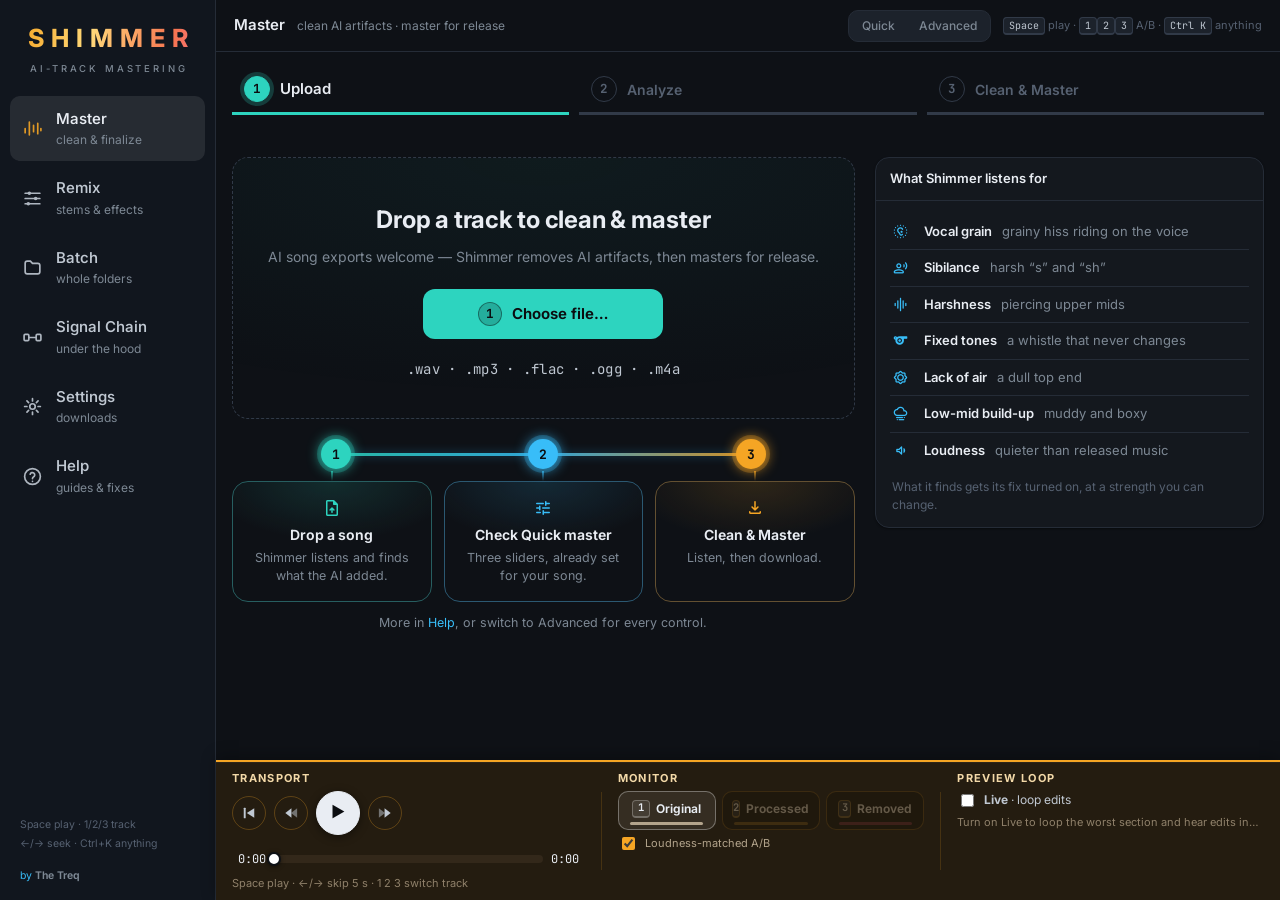
==== commit 8932ae3f: "Start screen: two columns, steps on a lit wire" ====
--- a/static/index.html
+++ b/static/index.html
@@ -89,28 +89,66 @@
         </ol>
 
         <!-- Empty state: hero dropzone, exactly like the demo -->
+        <!-- The start screen. Wide: the drop area and how it works on the
+             left, recent sessions (or, with none, what Shimmer listens for)
+             on the right. One column under 1100 px. -->
         <div class="master-empty" id="master-empty">
-            <div class="dropzone" id="dropzone">
-                <input type="file" id="file-input" accept=".wav,.mp3,.flac,.ogg,.m4a,audio/*" hidden>
-                <div class="dropzone-inner">
-                    <div class="dropzone-primary">Drop a track to clean &amp; master</div>
-                    <div class="dropzone-secondary">AI song exports welcome — Shimmer removes AI artifacts, then masters for release.</div>
-                    <button type="button" class="btn btn-primary step-btn" data-step="1" id="pick-file-btn">Choose file…</button>
-                    <div class="dropzone-formats">.wav · .mp3 · .flac · .ogg · .m4a</div>
-                    <div class="selected-file" id="selected-file" hidden></div>
-                    <div class="prior-pass-note" id="prior-pass-note" hidden></div>
-                </div>
-            </div>
-            <ol class="onboard" aria-label="How it works">
-                <li><span class="ob-num">1</span><div><b>Drop a song</b><span>Shimmer listens and finds what the AI added.</span></div></li>
-                <li><span class="ob-num">2</span><div><b>Check Quick master</b><span>Three sliders, already set for your song.</span></div></li>
-                <li><span class="ob-num">3</span><div><b>Clean &amp; Master</b><span>Listen, then download.</span></div></li>
-            </ol>
-            <p class="onboard-more">More in <button type="button" class="qm-link" data-help-tab="quickstart">Help</button>, or switch to Advanced for every control.</p>
-            <div class="card" id="recents-card" hidden>
-                <div class="card-head"><span class="title">Recent sessions</span><span class="gloss">click to reload — settings &amp; remix projects come back automatically</span></div>
-                <div class="card-body" id="recents-list"></div>
-            </div>
+            <div class="me-main">
+                <div class="dropzone" id="dropzone">
+                    <input type="file" id="file-input" accept=".wav,.mp3,.flac,.ogg,.m4a,audio/*" hidden>
+                    <div class="dropzone-inner">
+                        <div class="dropzone-primary">Drop a track to clean &amp; master</div>
+                        <div class="dropzone-secondary">AI song exports welcome — Shimmer removes AI artifacts, then masters for release.</div>
+                        <button type="button" class="btn btn-primary step-btn" data-step="1" id="pick-file-btn">Choose file…</button>
+                        <div class="dropzone-formats">.wav · .mp3 · .flac · .ogg · .m4a</div>
+                        <div class="selected-file" id="selected-file" hidden></div>
+                        <div class="prior-pass-note" id="prior-pass-note" hidden></div>
+                    </div>
+                </div>
+
+                <!-- How it works: the three stages on a lit wire, in their
+                     stage colours, like the processing window's chain. -->
+                <div class="onboard" aria-label="How it works">
+                    <div class="ob-flow" aria-hidden="true">
+                        <div class="ob-wire"><span class="ob-packet"><i></i><i></i><i></i></span></div>
+                        <span class="ob-node ob-1">1</span>
+                        <span class="ob-node ob-2">2</span>
+                        <span class="ob-node ob-3">3</span>
+                    </div>
+                    <ol class="ob-steps">
+                        <li class="ob-step ob-1"><span class="ob-chip">1</span><span class="ms ob-icon" aria-hidden="true">upload_file</span>
+                            <b>Drop a song</b><span class="ob-desc">Shimmer listens and finds what the AI added.</span></li>
+                        <li class="ob-step ob-2"><span class="ob-chip">2</span><span class="ms ob-icon" aria-hidden="true">tune</span>
+                            <b>Check Quick master</b><span class="ob-desc">Three sliders, already set for your song.</span></li>
+                        <li class="ob-step ob-3"><span class="ob-chip">3</span><span class="ms ob-icon" aria-hidden="true">download</span>
+                            <b>Clean &amp; Master</b><span class="ob-desc">Listen, then download.</span></li>
+                    </ol>
+                    <p class="onboard-more">More in <button type="button" class="qm-link" data-help-tab="quickstart">Help</button>, or switch to Advanced for every control.</p>
+                </div>
+            </div>
+
+            <aside class="me-side">
+                <div class="card" id="recents-card" hidden>
+                    <div class="card-head"><span class="title">Recent sessions</span><span class="gloss">click to reload — settings &amp; remix projects come back automatically</span></div>
+                    <div class="card-body" id="recents-list"></div>
+                </div>
+                <!-- With no recent sessions: what the detectors listen for. -->
+                <div class="card listens-card" id="listens-card">
+                    <div class="card-head"><span class="title">What Shimmer listens for</span></div>
+                    <div class="card-body">
+                        <ul class="listens">
+                            <li><span class="ms" aria-hidden="true">noise_aware</span><b>Vocal grain</b><span>grainy hiss riding on the voice</span></li>
+                            <li><span class="ms" aria-hidden="true">record_voice_over</span><b>Sibilance</b><span>harsh &ldquo;s&rdquo; and &ldquo;sh&rdquo;</span></li>
+                            <li><span class="ms" aria-hidden="true">graphic_eq</span><b>Harshness</b><span>piercing upper mids</span></li>
+                            <li><span class="ms" aria-hidden="true">sports</span><b>Fixed tones</b><span>a whistle that never changes</span></li>
+                            <li><span class="ms" aria-hidden="true">brightness_low</span><b>Lack of air</b><span>a dull top end</span></li>
+                            <li><span class="ms" aria-hidden="true">foggy</span><b>Low-mid build-up</b><span>muddy and boxy</span></li>
+                            <li><span class="ms" aria-hidden="true">volume_down</span><b>Loudness</b><span>quieter than released music</span></li>
+                        </ul>
+                        <p class="listens-foot">What it finds gets its fix turned on, at a strength you can change.</p>
+                    </div>
+                </div>
+            </aside>
         </div>
 
         <!-- Working state: preset browser | analysis + visualizer | inspector -->
--- a/static/css/components.css
+++ b/static/css/components.css
@@ -150,12 +150,129 @@
 
 /* ── Master screen layout ───────────────────────────────────────────── */
 
+/* The start screen: the drop area and how it works on the left, recent
+   sessions (or what Shimmer listens for) on the right; one column under
+   1100 px, tighter under 720 px. */
 .master-empty {
-    max-width: 760px;
-    margin: 6vh auto 0;
-    display: flex;
-    flex-direction: column;
-    gap: 16px;
+    max-width: 1180px;
+    margin: 4vh auto 0;
+    display: grid;
+    grid-template-columns: minmax(0, 1.6fr) minmax(300px, 1fr);
+    gap: 20px;
+    align-items: start;
+}
+.me-main, .me-side { display: flex; flex-direction: column; gap: 16px; min-width: 0; }
+/* Recent sessions win the side panel; with none, what Shimmer listens for. */
+.me-side #recents-card:not([hidden]) ~ .listens-card { display: none; }
+.master-empty .dropzone { padding: 44px 32px 38px; }
+
+/* How it works: a wire lit in the stage colours, three nodes on it and a
+   packet travelling along, as in the processing window (.pm-chain). */
+.onboard { --ob-1: var(--stage-1); --ob-2: var(--stage-2); --ob-3: var(--stage-3); }
+.ob-1 { --stage: var(--ob-1); }
+.ob-2 { --stage: var(--ob-2); }
+.ob-3 { --stage: var(--ob-3); }
+.ob-flow { position: relative; display: grid; grid-template-columns: repeat(3, 1fr); height: 34px;
+           margin: 2px 0 10px; }
+.ob-wire {
+    position: absolute; left: 16.667%; right: 16.667%; top: 50%; height: 3px; margin-top: -1.5px;
+    border-radius: 2px;
+    background: linear-gradient(90deg, var(--ob-1), var(--ob-2), var(--ob-3));
+    box-shadow: 0 0 10px color-mix(in srgb, var(--ob-2) 45%, transparent);
+    opacity: .85;
+}
+.ob-node {
+    position: relative; z-index: 1; justify-self: center; align-self: center;
+    width: 30px; height: 30px; border-radius: 50%; display: grid; place-items: center;
+    font: 700 13px var(--font-mono); color: #0b0d10; background: var(--stage);
+    box-shadow: 0 0 0 4px color-mix(in srgb, var(--stage) 25%, transparent), 0 0 14px var(--stage);
+    animation: ob-pulse 3.6s ease-in-out infinite;
+}
+.ob-node.ob-2 { animation-delay: 1.2s; }
+.ob-node.ob-3 { animation-delay: 2.4s; }
+@keyframes ob-pulse {
+    0%, 30%, 100% { transform: scale(1); box-shadow: 0 0 0 4px color-mix(in srgb, var(--stage) 25%, transparent), 0 0 14px var(--stage); }
+    12% { transform: scale(1.18); box-shadow: 0 0 0 7px color-mix(in srgb, var(--stage) 14%, transparent), 0 0 24px var(--stage); }
+}
+.ob-packet {
+    position: absolute; top: 50%; left: 0; width: 24px; height: 17px; margin: -8.5px 0 0 -12px;
+    display: flex; align-items: center; justify-content: center; gap: 2px; pointer-events: none;
+    animation: ob-travel 3.6s cubic-bezier(.4, 0, .6, 1) infinite;
+}
+.ob-packet i { display: block; width: 4px; height: 8px; border-radius: 2px; background: #fff; box-shadow: 0 0 8px #fff; }
+.ob-packet i:nth-child(2) { height: 15px; }
+.ob-packet i:nth-child(3) { height: 10px; }
+@keyframes ob-travel {
+    0% { left: 0; opacity: 0; }
+    8% { opacity: 1; }
+    92% { opacity: 1; }
+    100% { left: 100%; opacity: 0; }
+}
+
+.ob-steps { list-style: none; margin: 0; padding: 0; display: grid; grid-template-columns: repeat(3, minmax(0, 1fr)); gap: 12px; }
+.ob-step {
+    position: relative; display: flex; flex-direction: column; align-items: center; text-align: center; gap: 4px;
+    padding: 16px 14px 16px; border-radius: 16px;
+    border: 1px solid color-mix(in srgb, var(--stage) 30%, var(--line));
+    background:
+        radial-gradient(90% 70% at 50% 0%, color-mix(in srgb, var(--stage) 14%, transparent), transparent 70%),
+        var(--bg-1);
+    transition: transform 160ms ease, border-color 160ms ease, box-shadow 160ms ease;
+}
+.ob-step:hover {
+    transform: translateY(-2px);
+    border-color: color-mix(in srgb, var(--stage) 60%, var(--line));
+    box-shadow: 0 8px 24px -12px color-mix(in srgb, var(--stage) 55%, transparent);
+}
+/* A short stem from the wire's node down to its card. */
+.ob-step::before {
+    content: ""; position: absolute; top: -11px; left: 50%; width: 2px; height: 10px; margin-left: -1px;
+    background: linear-gradient(var(--stage), transparent); opacity: .7;
+}
+.ob-chip { display: none; }
+.ob-icon { font-size: 24px; color: var(--stage); margin-bottom: 2px; }
+.ob-step b { font-size: 14px; font-weight: 650; color: var(--fg-0); }
+.ob-desc { font-size: 12.5px; line-height: 1.45; color: var(--fg-2); }
+.onboard-more { margin: 12px 0 0; font-size: 12.5px; color: var(--fg-2); text-align: center; }
+
+/* What Shimmer listens for (no recent sessions yet). */
+.listens { list-style: none; margin: 0; padding: 0; display: flex; flex-direction: column; }
+.listens li { display: grid; grid-template-columns: 22px auto minmax(0, 1fr); align-items: baseline; gap: 10px;
+              padding: 8px 2px; border-bottom: 1px solid var(--line); font-size: 13px; }
+.listens li:last-child { border-bottom: none; }
+.listens .ms { font-size: 17px; color: var(--cyan); align-self: center; }
+.listens b { color: var(--fg-0); font-weight: 600; white-space: nowrap; }
+.listens span:last-child { color: var(--fg-2); }
+.listens-foot { margin: 10px 2px 0; font-size: 12px; line-height: 1.5; color: var(--fg-3); }
+
+@media (max-width: 1100px) {
+    .master-empty { grid-template-columns: 1fr; max-width: 760px; }
+}
+@media (max-width: 720px) {
+    .master-empty { margin-top: 2vh; }
+    .master-empty .dropzone { padding: 30px 18px 26px; }
+    .master-empty .dropzone:not(.dropzone-compact) .btn.step-btn { min-width: 0; width: 100%; }
+    /* The wire runs across; stacked, each card carries its own number. */
+    .ob-flow { display: none; }
+    .ob-steps { grid-template-columns: 1fr; gap: 8px; }
+    /* Number on the left; the title above its line of text. */
+    .ob-step { display: grid; grid-template-columns: 26px minmax(0, 1fr); column-gap: 12px; row-gap: 2px;
+               text-align: left; align-items: center; padding: 12px 14px; }
+    .ob-step .ob-chip { grid-row: 1 / span 2; }
+    .ob-step::before { display: none; }
+    .ob-chip {
+        display: grid; place-items: center; flex: none; width: 26px; height: 26px; border-radius: 50%;
+        font: 700 12px var(--font-mono); color: #0b0d10; background: var(--stage);
+        box-shadow: 0 0 0 3px color-mix(in srgb, var(--stage) 22%, transparent);
+    }
+    .ob-icon { display: none; }
+    .ob-step b { display: block; }
+    .ob-step > b, .ob-step > .ob-desc { text-align: left; }
+}
+@media (prefers-reduced-motion: reduce) {
+    .ob-node, .ob-packet { animation: none; }
+    .ob-packet { display: none; }
+    .ob-step, .ob-step:hover { transition: none; transform: none; }
 }
 
 .master-3col {
--- a/static/css/help.css
+++ b/static/css/help.css
@@ -446,18 +446,3 @@
 @media (max-width: 720px) {
     .qs-two { grid-template-columns: 1fr; }
 }
-
-/* ── The start screen's three steps (index.html #master-empty) ──────── */
-
-.onboard { list-style: none; margin: 18px 0 0; padding: 0; display: grid;
-           grid-template-columns: repeat(3, minmax(0, 1fr)); gap: 10px; }
-.onboard li { display: flex; gap: 10px; align-items: flex-start; padding: 12px 14px;
-              border: 1px solid var(--line); border-radius: 10px; background: var(--bg-1); }
-.ob-num { flex: none; width: 24px; height: 24px; border-radius: 50%; display: flex; align-items: center;
-          justify-content: center; font-size: 12px; font-weight: 700; color: #fff; background: var(--purple); }
-.onboard b { display: block; font-size: 13.5px; color: var(--fg-0); margin-bottom: 2px; }
-.onboard span:not(.ob-num) { font-size: 12.5px; line-height: 1.45; color: var(--fg-2); }
-.onboard-more { margin: 10px 0 0; font-size: 12.5px; color: var(--fg-2); text-align: center; }
-@media (max-width: 720px) {
-    .onboard { grid-template-columns: 1fr; }
-}
